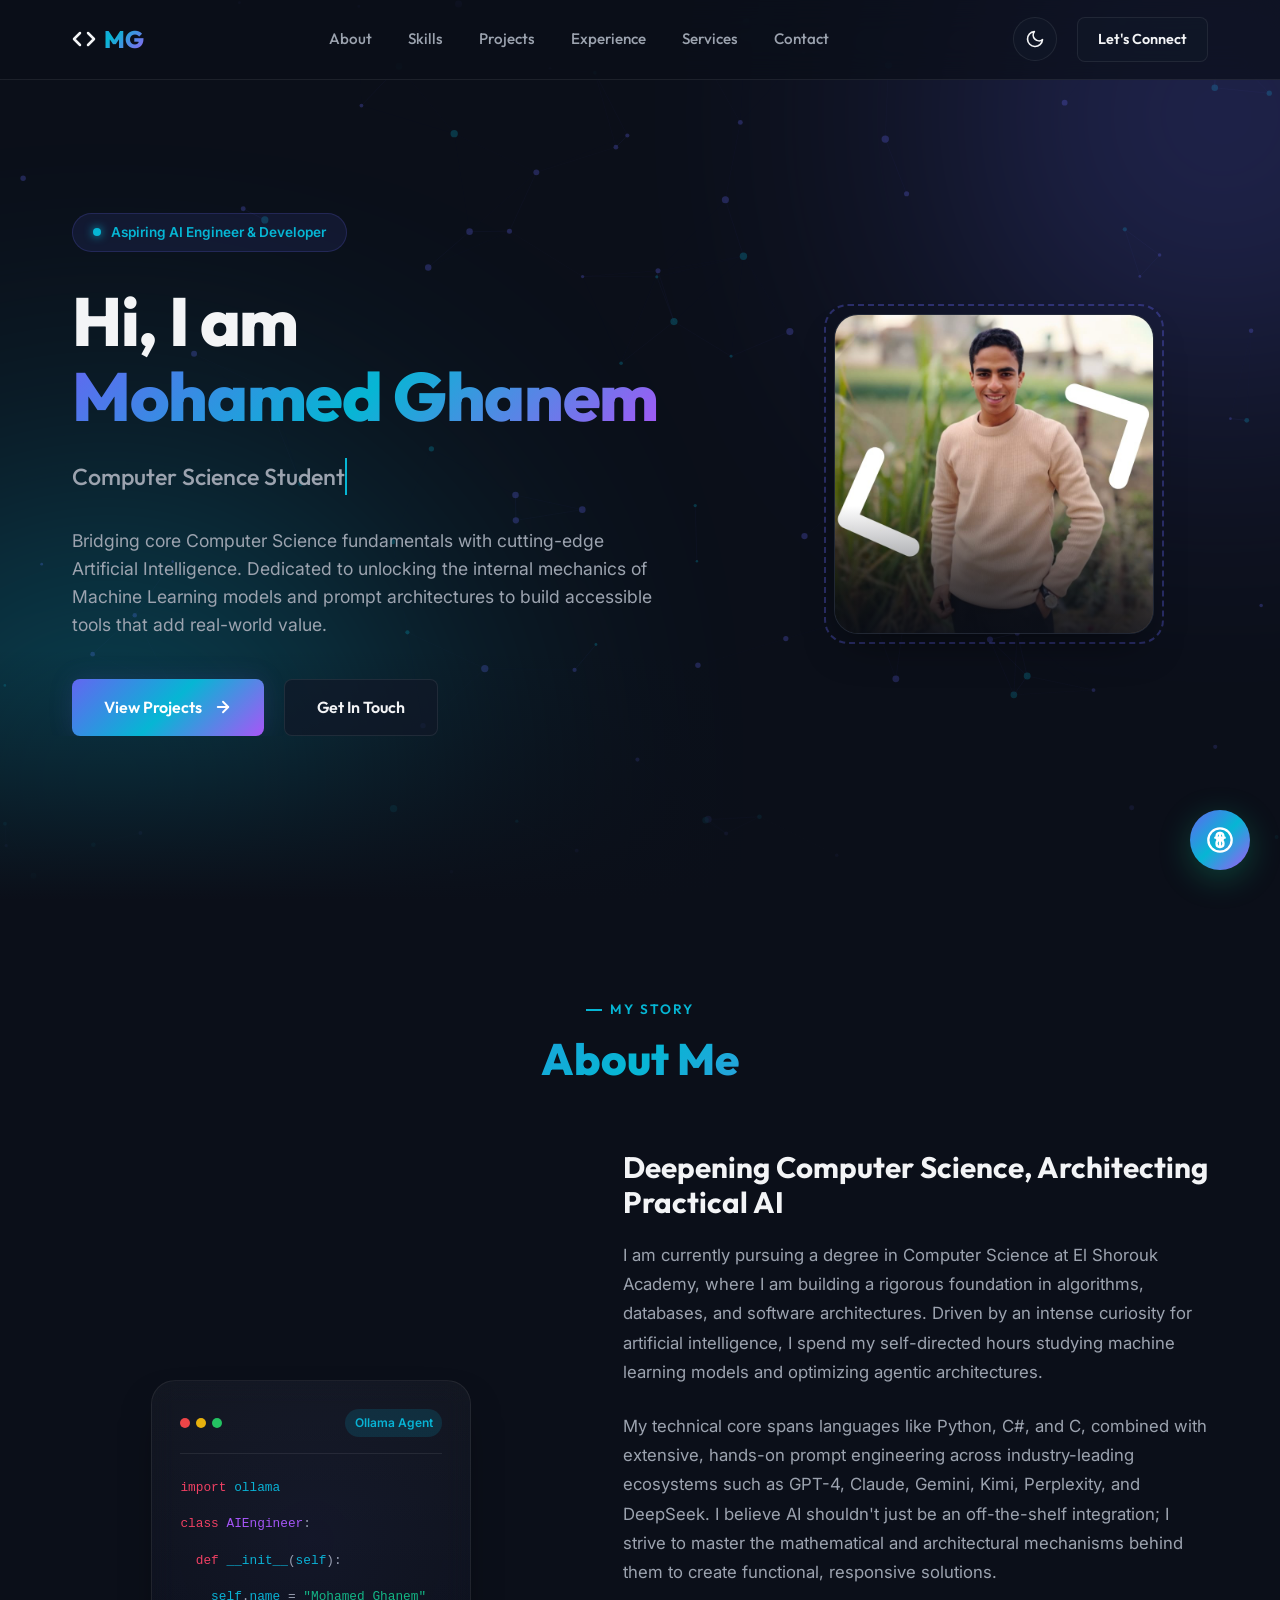
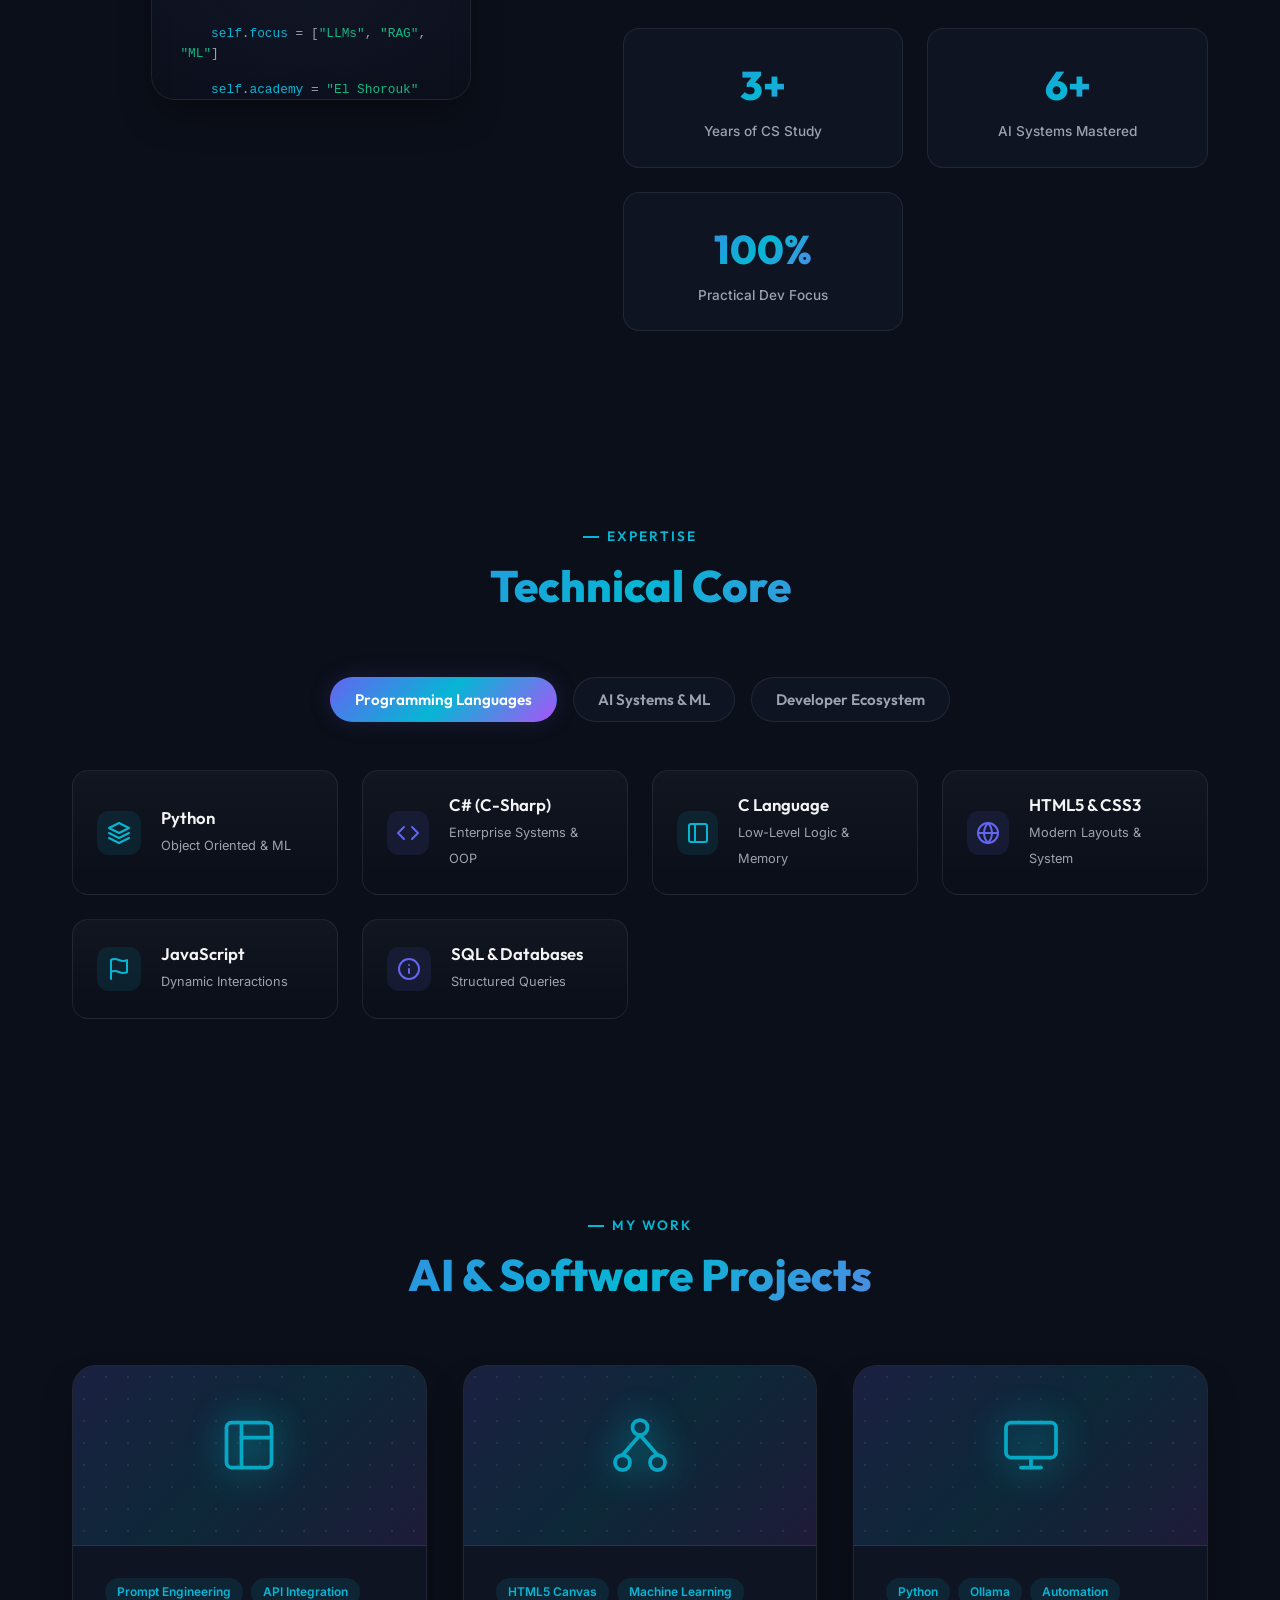
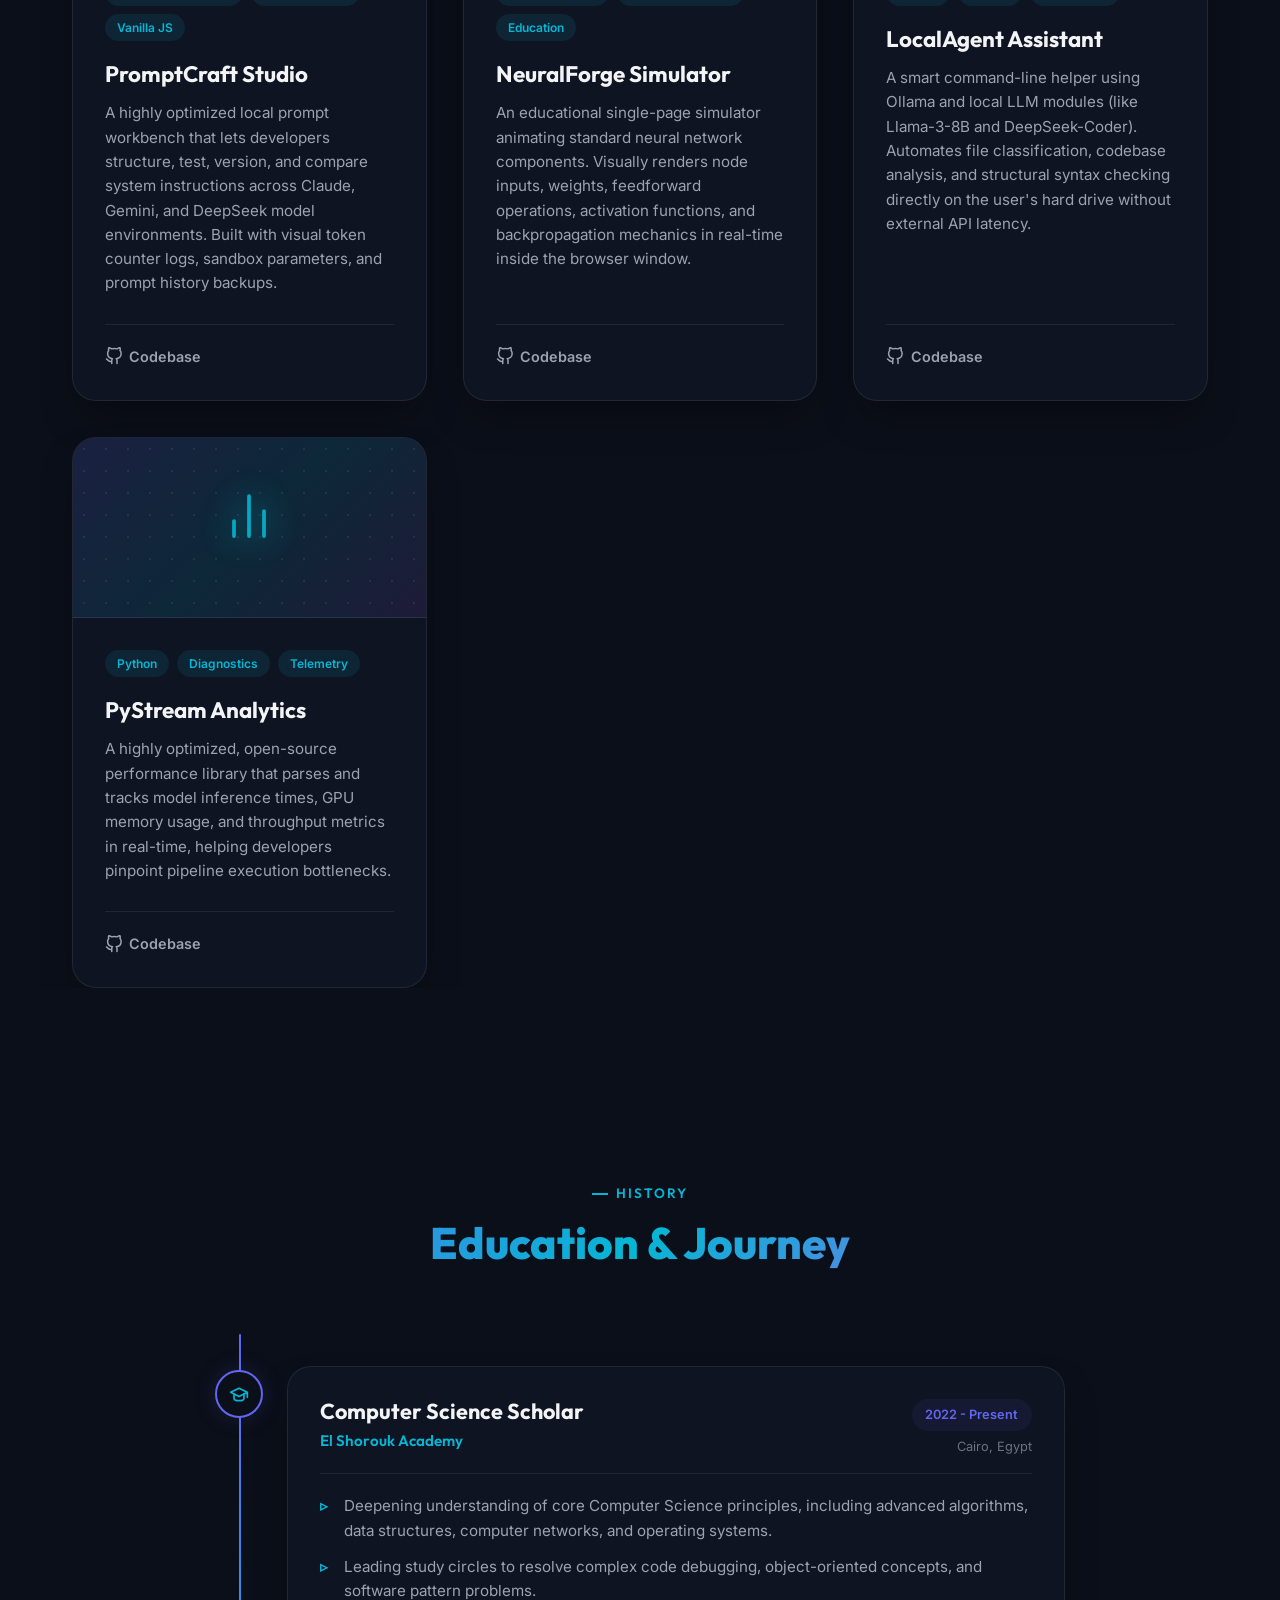
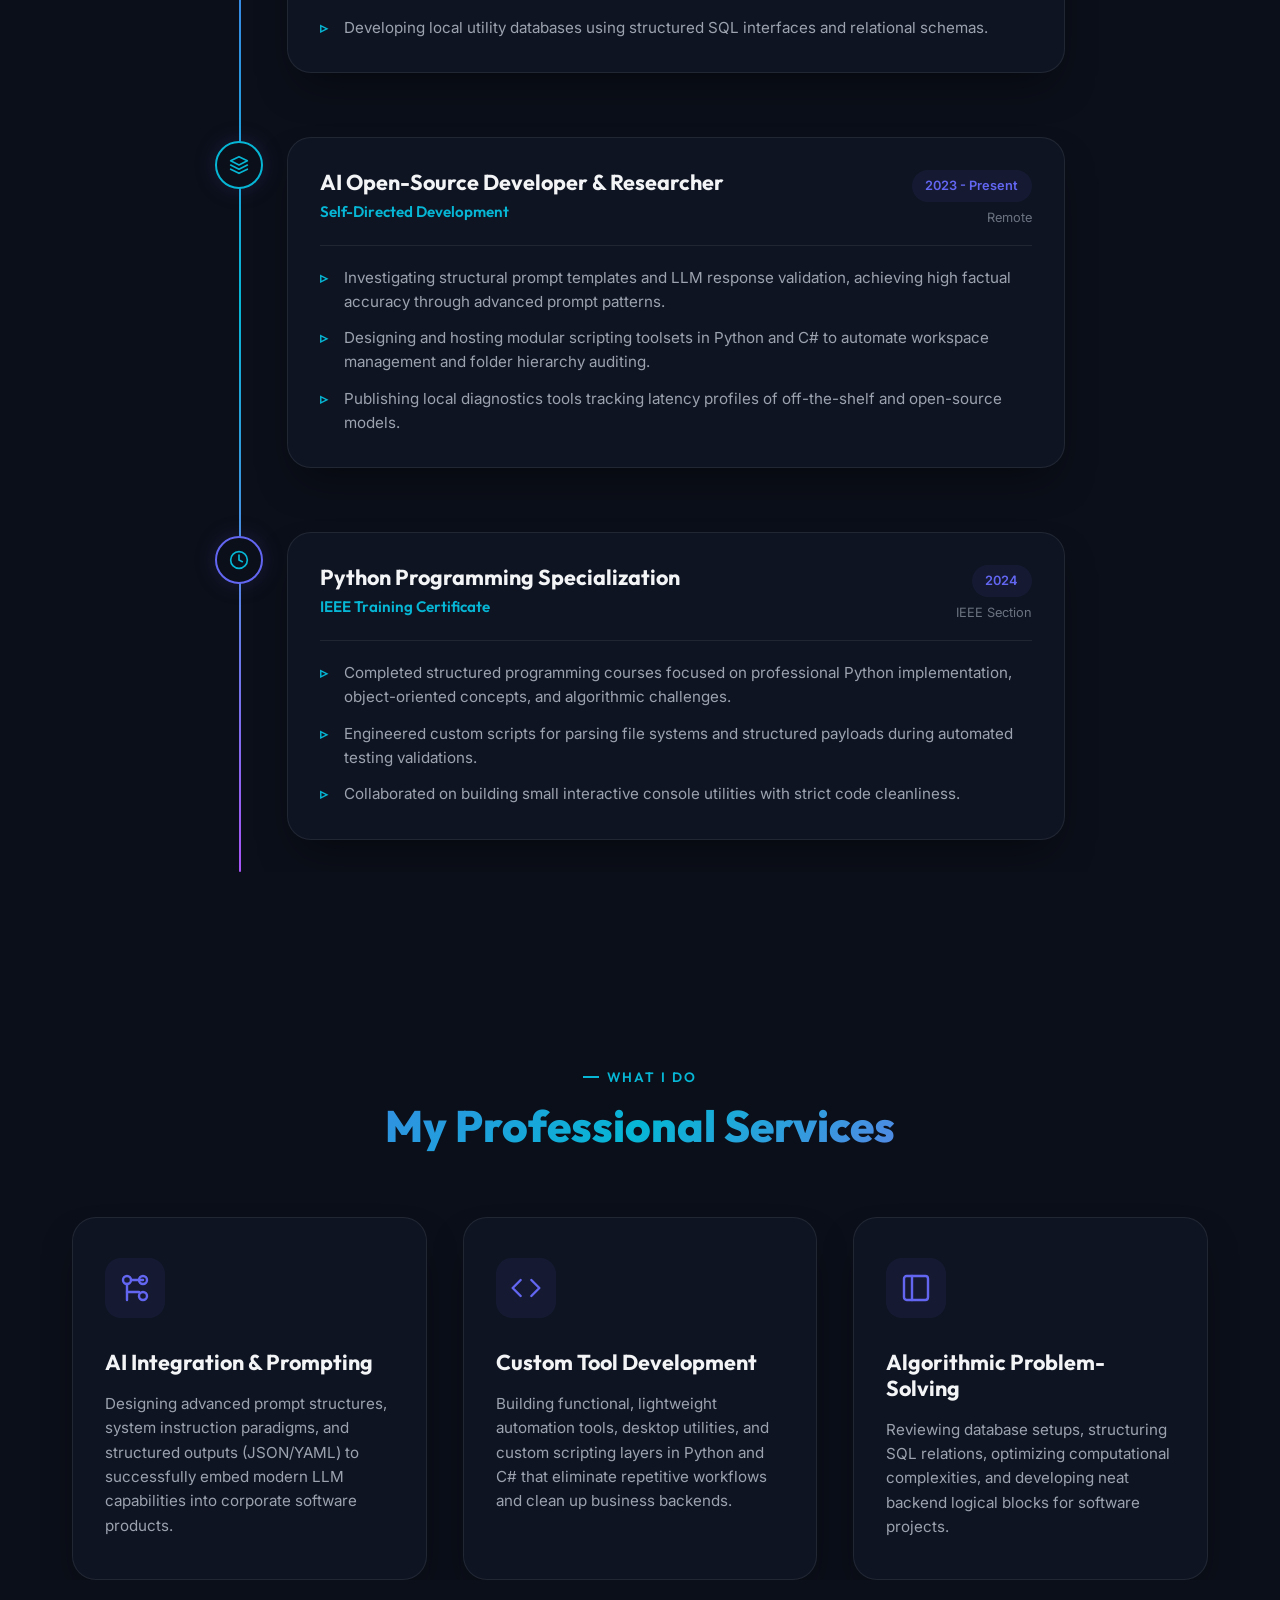
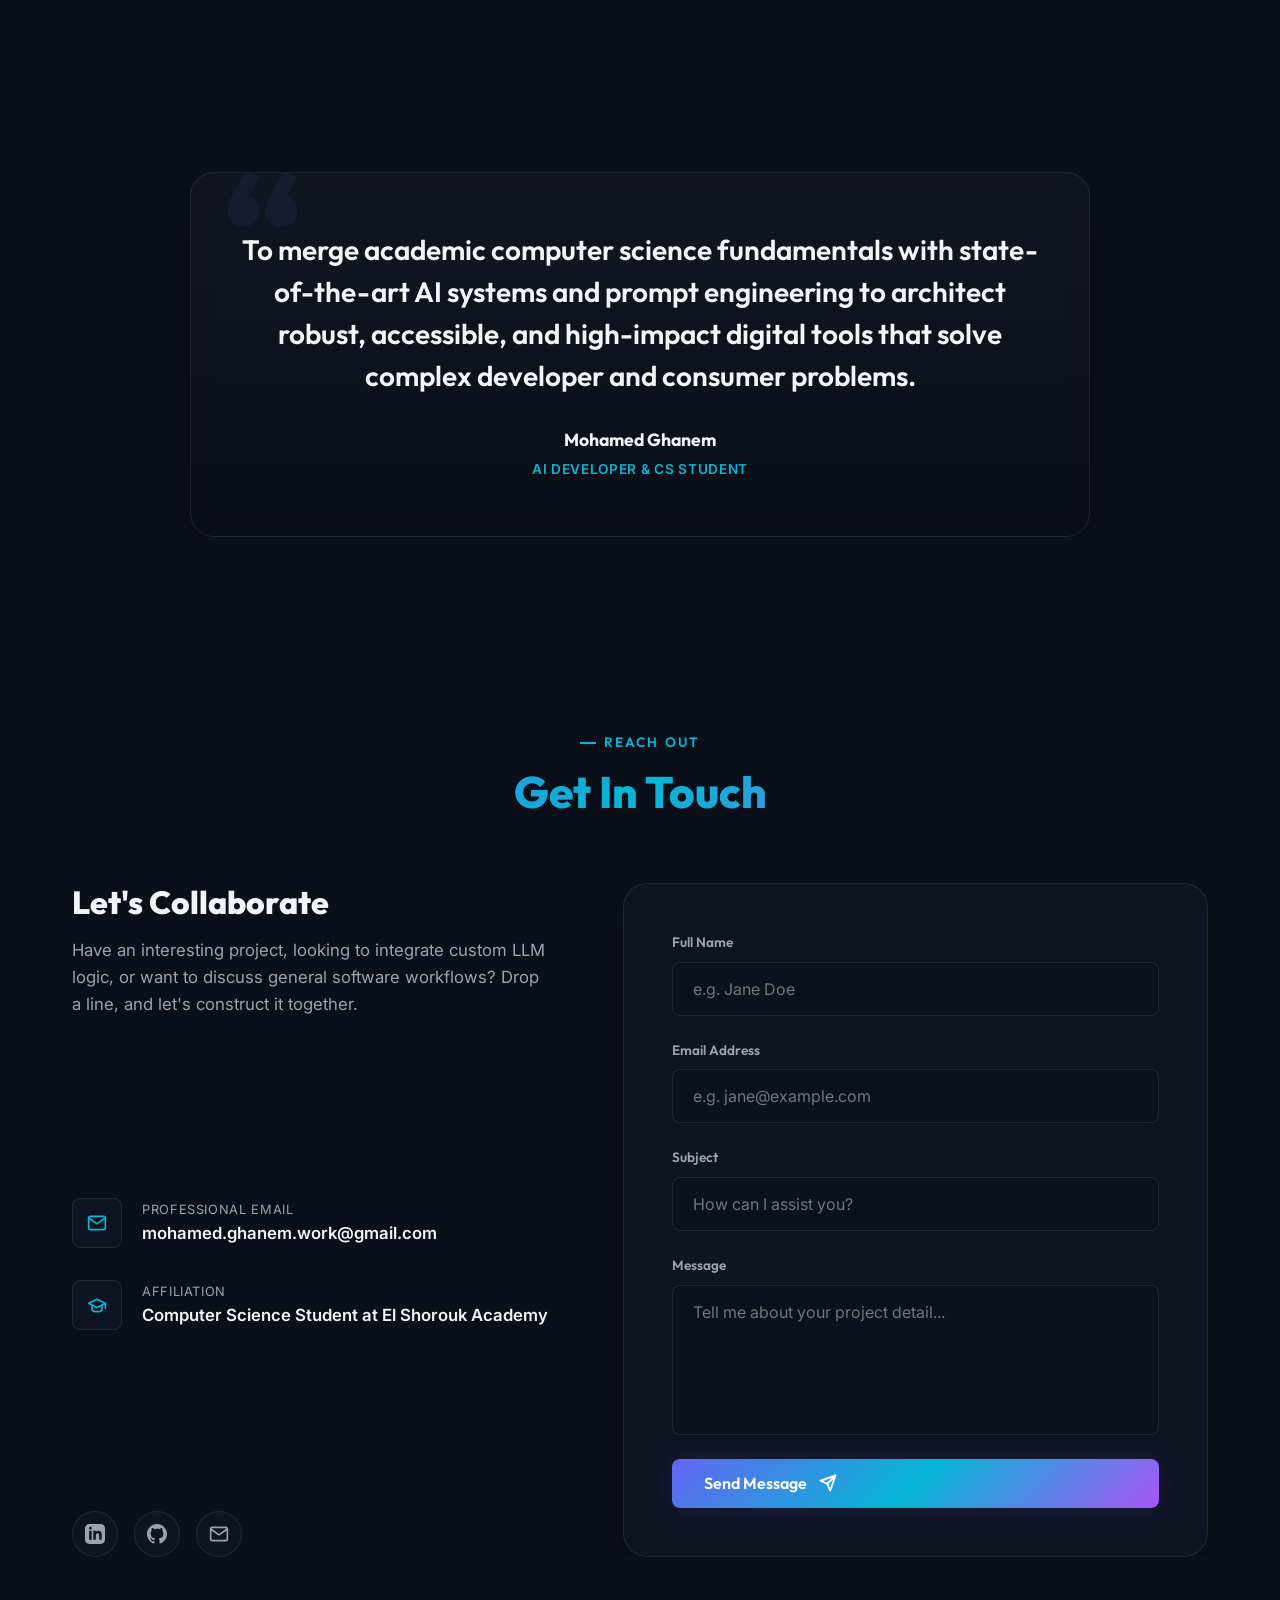
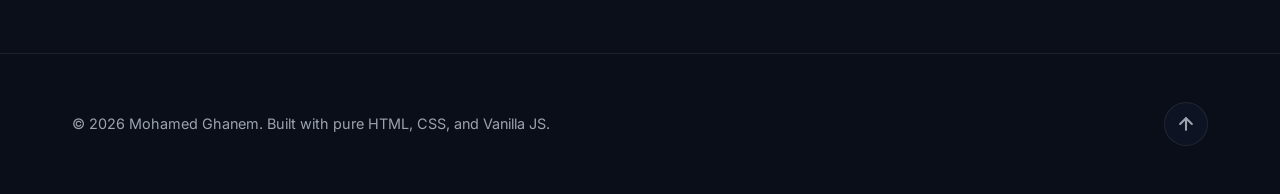
==== index.html @ 2f2dc2ff "Fix everything and make it responsive" ====
<!DOCTYPE html>
<html lang="en">
<head>
    <meta charset="UTF-8">
    <meta name="viewport" content="width=device-width, initial-scale=1.0">
    <title>Mohamed Ghanem | AI Engineer & CS Student Portfolio</title>
    
    <!-- Meta SEO Tags -->
    <meta name="description" content="Professional portfolio of Mohamed Ghanem - Computer Science Student at El Shorouk Academy and aspiring AI Engineer. Showcasing projects in machine learning, advanced prompt engineering, and vanilla web systems.">
    <meta name="keywords" content="Mohamed Ghanem, AI Engineer, Computer Science, El Shorouk Academy, Python, C#, Prompt Engineering, Machine Learning, Developer Portfolio">
    <meta name="author" content="Mohamed Ghanem">

    <!-- CSS Styling -->
    <link rel="stylesheet" href="css/style.css">
</head>
<body>

    <!-- ==========================================
         GLASSMORPHIC HEADER / NAVBAR
         ========================================== -->
    <header class="navbar" id="navbar">
        <div class="container nav-container">
            <a href="#hero" class="logo" id="nav-logo">
                <svg width="24" height="24" viewBox="0 0 24 24" fill="none" stroke="currentColor" stroke-width="2.5" stroke-linecap="round" stroke-linejoin="round">
                    <polyline points="16 18 22 12 16 6"></polyline>
                    <polyline points="8 6 2 12 8 18"></polyline>
                </svg>
                MG
            </a>

            <!-- Navigation Links -->
            <nav class="nav-links" id="nav-menu">
                <a href="#about" class="nav-link-item active" id="lnk-about">About</a>
                <a href="#skills" class="nav-link-item" id="lnk-skills">Skills</a>
                <a href="#projects" class="nav-link-item" id="lnk-projects">Projects</a>
                <a href="#experience" class="nav-link-item" id="lnk-experience">Experience</a>
                <a href="#services" class="nav-link-item" id="lnk-services">Services</a>
                <a href="#contact" class="nav-link-item" id="lnk-contact">Contact</a>
            </nav>

            <div class="nav-actions">
                <!-- Light / Dark Mode Toggle -->
                <button class="theme-toggle" id="theme-toggle" aria-label="Toggle visual theme">
                    <svg class="moon-icon" viewBox="0 0 24 24">
                        <path d="M21 12.79A9 9 0 1 1 11.21 3 7 7 0 0 0 21 12.79z"></path>
                    </svg>
                    <svg class="sun-icon" viewBox="0 0 24 24">
                        <circle cx="12" cy="12" r="5"></circle>
                        <line x1="12" y1="1" x2="12" y2="3"></line>
                        <line x1="12" y1="21" x2="12" y2="23"></line>
                        <line x1="4.22" y1="4.22" x2="5.64" y2="5.64"></line>
                        <line x1="18.36" y1="18.36" x2="19.78" y2="19.78"></line>
                        <line x1="1" y1="12" x2="3" y2="12"></line>
                        <line x1="21" y1="12" x2="23" y2="12"></line>
                        <line x1="4.22" y1="19.78" x2="5.64" y2="18.36"></line>
                        <line x1="18.36" y1="5.64" x2="19.78" y2="4.22"></line>
                    </svg>
                </button>
                <a href="#contact" class="btn-nav-contact" id="btn-nav-contact">Let's Connect</a>
                
                <!-- Mobile Menu Hamburger -->
                <button class="hamburger" id="hamburger" aria-label="Toggle navigation menu">
                    <span></span>
                    <span></span>
                    <span></span>
                </button>
            </div>
        </div>
    </header>

    <!-- ==========================================
         HERO SECTION WITH NEURAL NET CANVAS
         ========================================== -->
    <section class="hero" id="hero">
        <canvas class="hero-canvas" id="neural-canvas"></canvas>
        <div class="glow-shape-1"></div>
        <div class="glow-shape-2"></div>
        
        <div class="container hero-grid">
            <div class="hero-content reveal-on-scroll">
                <div class="hero-badge">
                    <span></span> Aspiring AI Engineer & Developer
                </div>
                <h1 class="hero-title">
                    Hi, I am <br>
                    <span class="name">Mohamed Ghanem</span>
                </h1>
                
                <div class="hero-subtitle-container">
                    <span class="hero-subtitle" id="typed-subtitle">Computer Science Student</span>
                </div>

                <p class="hero-desc">
                    Bridging core Computer Science fundamentals with cutting-edge Artificial Intelligence. Dedicated to unlocking the internal mechanics of Machine Learning models and prompt architectures to build accessible tools that add real-world value.
                </p>
                
                <div class="hero-actions">
                    <a href="#projects" class="btn btn-primary" id="hero-btn-projects">
                        View Projects
                        <svg width="18" height="18" viewBox="0 0 24 24" fill="none" stroke="currentColor" stroke-width="2.5" stroke-linecap="round" stroke-linejoin="round">
                            <line x1="5" y1="12" x2="19" y2="12"></line>
                            <polyline points="12 5 19 12 12 19"></polyline>
                        </svg>
                    </a>
                    <a href="#contact" class="btn btn-secondary" id="hero-btn-contact">Get In Touch</a>
                </div>
            </div>

            <!-- Profile Image Frame in Hero -->
            <div class="hero-visual reveal-on-scroll">
                <div class="about-img-container" style="max-width: 320px; width: 100%;">
                    <div class="about-img-border"></div>
                    <div class="about-img-frame">
                        <img src="img/profile.jpg" alt="Mohamed Ghanem Profile" class="profile-img">
                    </div>
                </div>
            </div>
        </div>
    </section>

    <!-- ==========================================
         ABOUT ME SECTION
         ========================================== -->
    <section class="about" id="about">
        <div class="container">
            <div class="section-header reveal-on-scroll">
                <span class="subtitle">My Story</span>
                <h2 class="title">About Me</h2>
            </div>
            
            <div class="about-grid">
                <!-- Interactive 3D/Glassmorphic Code Dashboard in About -->
                <div class="about-img-container reveal-on-scroll" style="display: flex; justify-content: center; align-items: center;">
                    <div class="hero-dashboard" id="interactive-dashboard">
                        <div class="db-header">
                            <div class="db-dots">
                                <span></span>
                                <span></span>
                                <span></span>
                            </div>
                            <div class="db-badge">Ollama Agent</div>
                        </div>
                        <div class="db-body">
                            <div class="db-line"><span class="keyword">import</span> <span class="variable">ollama</span></div>
                            <div class="db-line"><span class="keyword">class</span> <span class="value">AIEngineer</span>:</div>
                            <div class="db-line">&nbsp;&nbsp;<span class="keyword">def</span> <span class="variable">__init__</span>(<span class="variable">self</span>):</div>
                            <div class="db-line">&nbsp;&nbsp;&nbsp;&nbsp;<span class="variable">self</span>.<span class="variable">name</span> = <span class="string">"Mohamed Ghanem"</span></div>
                            <div class="db-line">&nbsp;&nbsp;&nbsp;&nbsp;<span class="variable">self</span>.<span class="variable">focus</span> = [<span class="string">"LLMs"</span>, <span class="string">"RAG"</span>, <span class="string">"ML"</span>]</div>
                            <div class="db-line">&nbsp;&nbsp;&nbsp;&nbsp;<span class="variable">self</span>.<span class="variable">academy</span> = <span class="string">"El Shorouk"</span></div>
                            <div class="db-line">&nbsp;&nbsp;<span class="keyword">def</span> <span class="variable">engineer</span>(<span class="variable">self</span>):</div>
                            <div class="db-line">&nbsp;&nbsp;&nbsp;&nbsp;<span class="keyword">return</span> <span class="string">"Bridging math and code"</span></div>
                        </div>
                        <div class="db-footer">
                            <div class="db-stat"><span class="num">100%</span> <span>Inference OK</span></div>
                            <div class="db-stat"><span class="num">0.05s</span> <span>Latency</span></div>
                        </div>
                    </div>
                </div>
                
                <div class="about-content reveal-on-scroll">
                    <h3>Deepening Computer Science, Architecting Practical AI</h3>
                    <p>
                        I am currently pursuing a degree in Computer Science at El Shorouk Academy, where I am building a rigorous foundation in algorithms, databases, and software architectures. Driven by an intense curiosity for artificial intelligence, I spend my self-directed hours studying machine learning models and optimizing agentic architectures.
                    </p>
                    <p>
                        My technical core spans languages like Python, C#, and C, combined with extensive, hands-on prompt engineering across industry-leading ecosystems such as GPT-4, Claude, Gemini, Kimi, Perplexity, and DeepSeek. I believe AI shouldn't just be an off-the-shelf integration; I strive to master the mathematical and architectural mechanisms behind them to create functional, responsive solutions.
                    </p>
                    
                    <div class="about-stats">
                        <div class="stat-card" id="stat-academics">
                            <div class="stat-num">3+</div>
                            <div class="stat-label">Years of CS Study</div>
                        </div>
                        <div class="stat-card" id="stat-tools">
                            <div class="stat-num">6+</div>
                            <div class="stat-label">AI Systems Mastered</div>
                        </div>
                        <div class="stat-card" id="stat-quality">
                            <div class="stat-num">100%</div>
                            <div class="stat-label">Practical Dev Focus</div>
                        </div>
                    </div>
                </div>
            </div>
        </div>
    </section>

    <!-- ==========================================
         SKILLS DASHBOARD SECTION
         ========================================== -->
    <section class="skills" id="skills">
        <div class="container">
            <div class="section-header reveal-on-scroll">
                <span class="subtitle">Expertise</span>
                <h2 class="title">Technical Core</h2>
            </div>

            <!-- Tab Headers -->
            <div class="skills-tab-header reveal-on-scroll">
                <button class="skill-tab-btn active" data-tab="tab-languages" id="btn-tab-languages">Programming Languages</button>
                <button class="skill-tab-btn" data-tab="tab-ai" id="btn-tab-ai">AI Systems & ML</button>
                <button class="skill-tab-btn" data-tab="tab-tools" id="btn-tab-tools">Developer Ecosystem</button>
            </div>

            <!-- Tab Content Wrappers -->
            <div class="skills-wrapper reveal-on-scroll">
                
                <!-- Panel 1: Languages -->
                <div class="skills-panel active" id="tab-languages">
                    <div class="skill-card">
                        <div class="skill-icon-wrap">
                            <svg width="24" height="24" viewBox="0 0 24 24" fill="none" stroke="currentColor" stroke-width="2" stroke-linecap="round" stroke-linejoin="round"><path d="M12 2L2 7l10 5 10-5-10-5zM2 17l10 5 10-5M2 12l10 5 10-5"/></svg>
                        </div>
                        <div class="skill-info">
                            <h4>Python</h4>
                            <span>Object Oriented & ML</span>
                        </div>
                    </div>
                    <div class="skill-card">
                        <div class="skill-icon-wrap">
                            <svg width="24" height="24" viewBox="0 0 24 24" fill="none" stroke="currentColor" stroke-width="2" stroke-linecap="round" stroke-linejoin="round"><polyline points="16 18 22 12 16 6"></polyline><polyline points="8 6 2 12 8 18"></polyline></svg>
                        </div>
                        <div class="skill-info">
                            <h4>C# (C-Sharp)</h4>
                            <span>Enterprise Systems & OOP</span>
                        </div>
                    </div>
                    <div class="skill-card">
                        <div class="skill-icon-wrap">
                            <svg width="24" height="24" viewBox="0 0 24 24" fill="none" stroke="currentColor" stroke-width="2" stroke-linecap="round" stroke-linejoin="round"><rect x="3" y="3" width="18" height="18" rx="2" ry="2"></rect><line x1="9" y1="3" x2="9" y2="21"></line></svg>
                        </div>
                        <div class="skill-info">
                            <h4>C Language</h4>
                            <span>Low-Level Logic & Memory</span>
                        </div>
                    </div>
                    <div class="skill-card">
                        <div class="skill-icon-wrap">
                            <svg width="24" height="24" viewBox="0 0 24 24" fill="none" stroke="currentColor" stroke-width="2" stroke-linecap="round" stroke-linejoin="round"><circle cx="12" cy="12" r="10"></circle><line x1="2" y1="12" x2="22" y2="12"></line><path d="M12 2a15.3 15.3 0 0 1 4 10 15.3 15.3 0 0 1-4 10 15.3 15.3 0 0 1-4-10 15.3 15.3 0 0 1 4-10z"/></svg>
                        </div>
                        <div class="skill-info">
                            <h4>HTML5 & CSS3</h4>
                            <span>Modern Layouts & System</span>
                        </div>
                    </div>
                    <div class="skill-card">
                        <div class="skill-icon-wrap">
                            <svg width="24" height="24" viewBox="0 0 24 24" fill="none" stroke="currentColor" stroke-width="2" stroke-linecap="round" stroke-linejoin="round"><path d="M4 15s1-1 4-1 5 2 8 2 4-1 4-1V3s-1 1-4 1-5-2-8-2-4 1-4 1z"></path><line x1="4" y1="22" x2="4" y2="15"></line></svg>
                        </div>
                        <div class="skill-info">
                            <h4>JavaScript</h4>
                            <span>Dynamic Interactions</span>
                        </div>
                    </div>
                    <div class="skill-card">
                        <div class="skill-icon-wrap">
                            <svg width="24" height="24" viewBox="0 0 24 24" fill="none" stroke="currentColor" stroke-width="2" stroke-linecap="round" stroke-linejoin="round"><path d="M12 22c5.523 0 10-4.477 10-10S17.523 2 12 2 2 6.477 2 12s4.477 10 10 10z"></path><path d="M12 16v-4"></path><path d="M12 8h.01"></path></svg>
                        </div>
                        <div class="skill-info">
                            <h4>SQL & Databases</h4>
                            <span>Structured Queries</span>
                        </div>
                    </div>
                </div>

                <!-- Panel 2: AI / ML -->
                <div class="skills-panel" id="tab-ai">
                    <div class="skill-card">
                        <div class="skill-icon-wrap">
                            <svg width="24" height="24" viewBox="0 0 24 24" fill="none" stroke="currentColor" stroke-width="2" stroke-linecap="round" stroke-linejoin="round"><circle cx="18" cy="18" r="3"></circle><circle cx="6" cy="6" r="3"></circle><circle cx="18" cy="6" r="3"></circle><line x1="6" y1="9" x2="6" y2="21"></line><path d="M9 6h9M6 15h9"/></svg>
                        </div>
                        <div class="skill-info">
                            <h4>Prompt Engineering</h4>
                            <span>System prompts & Contexts</span>
                        </div>
                    </div>
                    <div class="skill-card">
                        <div class="skill-icon-wrap">
                            <svg width="24" height="24" viewBox="0 0 24 24" fill="none" stroke="currentColor" stroke-width="2" stroke-linecap="round" stroke-linejoin="round"><path d="M21 16V8a2 2 0 0 0-1-1.73l-7-4a2 2 0 0 0-2 0l-7 4A2 2 0 0 0 3 8v8a2 2 0 0 0 1 1.73l7 4a2 2 0 0 0 2 0l7-4A2 2 0 0 0 21 16z"></path><polyline points="3.27 6.96 12 12.01 20.73 6.96"></polyline><line x1="12" y1="22.08" x2="12" y2="12"></line></svg>
                        </div>
                        <div class="skill-info">
                            <h4>LLM API Orchestration</h4>
                            <span>OpenAI, Claude & DeepSeek</span>
                        </div>
                    </div>
                    <div class="skill-card">
                        <div class="skill-icon-wrap">
                            <svg width="24" height="24" viewBox="0 0 24 24" fill="none" stroke="currentColor" stroke-width="2" stroke-linecap="round" stroke-linejoin="round"><path d="M18 3a3 3 0 0 0-3 3v12a3 3 0 0 0 3 3 3 3 0 0 0 3-3V6a3 3 0 0 0-3-3zM6 3a3 3 0 0 0-3 3v12a3 3 0 0 0 3 3 3 3 0 0 0 3-3V6a3 3 0 0 0-3-3z"/></svg>
                        </div>
                        <div class="skill-info">
                            <h4>RAG & Vector Search</h4>
                            <span>Context retrieval tools</span>
                        </div>
                    </div>
                    <div class="skill-card">
                        <div class="skill-icon-wrap">
                            <svg width="24" height="24" viewBox="0 0 24 24" fill="none" stroke="currentColor" stroke-width="2" stroke-linecap="round" stroke-linejoin="round"><ellipse cx="12" cy="5" rx="9" ry="3"></ellipse><path d="M3 5v14c0 1.66 4 3 9 3s9-1.34 9-3V5"></path><path d="M3 12c0 1.66 4 3 9 3s9-1.34 9-3"></path></svg>
                        </div>
                        <div class="skill-info">
                            <h4>Model Inference Evaluation</h4>
                            <span>Latency & Token diagnostics</span>
                        </div>
                    </div>
                    <div class="skill-card">
                        <div class="skill-icon-wrap">
                            <svg width="24" height="24" viewBox="0 0 24 24" fill="none" stroke="currentColor" stroke-width="2" stroke-linecap="round" stroke-linejoin="round"><path d="M12 2v20M17 5H9.5a3.5 3.5 0 0 0 0 7h5a3.5 3.5 0 0 1 0 7H6"/></svg>
                        </div>
                        <div class="skill-info">
                            <h4>Ollama & Local LLMs</h4>
                            <span>System deployment</span>
                        </div>
                    </div>
                </div>

                <!-- Panel 3: Ecosystem -->
                <div class="skills-panel" id="tab-tools">
                    <div class="skill-card">
                        <div class="skill-icon-wrap">
                            <svg width="24" height="24" viewBox="0 0 24 24" fill="none" stroke="currentColor" stroke-width="2" stroke-linecap="round" stroke-linejoin="round"><path d="M9 19c-5 1.5-5-2.5-7-3m14 6v-3.87a3.37 3.37 0 0 0-.94-2.61c3.14-.35 6.44-1.54 6.44-7A5.44 5.44 0 0 0 20 4.77 5.07 5.07 0 0 0 19.91 1S18.73.65 16 2.48a13.38 13.38 0 0 0-7 0C6.27.65 5.09 1 5.09 1A5.07 5.07 0 0 0 5 4.77a5.44 5.44 0 0 0-1.5 3.78c0 5.42 3.3 6.61 6.44 7A3.37 3.37 0 0 0 9 18.13V22"/></svg>
                        </div>
                        <div class="skill-info">
                            <h4>Git & GitHub</h4>
                            <span>Version control & Collab</span>
                        </div>
                    </div>
                    <div class="skill-card">
                        <div class="skill-icon-wrap">
                            <svg width="24" height="24" viewBox="0 0 24 24" fill="none" stroke="currentColor" stroke-width="2" stroke-linecap="round" stroke-linejoin="round"><rect x="2" y="3" width="20" height="14" rx="2" ry="2"></rect><line x1="8" y1="21" x2="16" y2="21"></line><line x1="12" y1="17" x2="12" y2="21"></line></svg>
                        </div>
                        <div class="skill-info">
                            <h4>VS Code</h4>
                            <span>Advanced IDE workflows</span>
                        </div>
                    </div>
                    <div class="skill-card">
                        <div class="skill-icon-wrap">
                            <svg width="24" height="24" viewBox="0 0 24 24" fill="none" stroke="currentColor" stroke-width="2" stroke-linecap="round" stroke-linejoin="round"><path d="M14 2H6a2 2 0 0 0-2 2v16a2 2 0 0 0 2 2h12a2 2 0 0 0 2-2V8z"></path><polyline points="14 2 14 8 20 8"></polyline><line x1="16" y1="13" x2="8" y2="13"></line><line x1="16" y1="17" x2="8" y2="17"></line><polyline points="10 9 9 9 8 9"></polyline></svg>
                        </div>
                        <div class="skill-info">
                            <h4>Jupyter Notebooks</h4>
                            <span>Data analysis & Prototyping</span>
                        </div>
                    </div>
                    <div class="skill-card">
                        <div class="skill-icon-wrap">
                            <svg width="24" height="24" viewBox="0 0 24 24" fill="none" stroke="currentColor" stroke-width="2" stroke-linecap="round" stroke-linejoin="round"><ellipse cx="12" cy="12" rx="5" ry="5"></ellipse><path d="M12 2v2M12 20v2M4.93 4.93l1.41 1.41M17.66 17.66l1.41 1.41M2 12h2M20 12h2M6.34 17.66l-1.41 1.41M19.07 4.93l-1.41 1.41"/></svg>
                        </div>
                        <div class="skill-info">
                            <h4>Docker</h4>
                            <span>Containerization Basics</span>
                        </div>
                    </div>
                    <div class="skill-card">
                        <div class="skill-icon-wrap">
                            <svg width="24" height="24" viewBox="0 0 24 24" fill="none" stroke="currentColor" stroke-width="2" stroke-linecap="round" stroke-linejoin="round"><path d="M12 22v-9M12 8V2M5 12h14"/></svg>
                        </div>
                        <div class="skill-info">
                            <h4>Scratch Coding</h4>
                            <span>Logical systems foundation</span>
                        </div>
                    </div>
                </div>

            </div>
        </div>
    </section>

    <!-- ==========================================
         PROJECTS SECTION (GRID OF GLASS CARDS)
         ========================================== -->
    <section class="projects" id="projects">
        <div class="container">
            <div class="section-header reveal-on-scroll">
                <span class="subtitle">My Work</span>
                <h2 class="title">AI & Software Projects</h2>
            </div>

            <div class="projects-grid">
                
                <!-- Project 1: PromptCraft Studio -->
                <div class="project-card reveal-on-scroll" id="project-promptcraft">
                    <div class="project-banner">
                        <div class="project-banner-icon">
                            <svg width="60" height="60" viewBox="0 0 24 24" fill="none" stroke="currentColor" stroke-width="1.5" stroke-linecap="round" stroke-linejoin="round">
                                <rect x="3" y="3" width="18" height="18" rx="2" ry="2"></rect>
                                <line x1="9" y1="3" x2="9" y2="21"></line>
                                <line x1="9" y1="9" x2="21" y2="9"></line>
                            </svg>
                        </div>
                    </div>
                    <div class="project-body">
                        <div class="project-tags">
                            <span class="project-tag">Prompt Engineering</span>
                            <span class="project-tag">API Integration</span>
                            <span class="project-tag">Vanilla JS</span>
                        </div>
                        <h3 class="project-title">PromptCraft Studio</h3>
                        <p class="project-desc">
                            A highly optimized local prompt workbench that lets developers structure, test, version, and compare system instructions across Claude, Gemini, and DeepSeek model environments. Built with visual token counter logs, sandbox parameters, and prompt history backups.
                        </p>
                        <div class="project-links">
                            <a href="https://github.com/MohamedGhanem-CS" class="project-link" target="_blank" rel="noopener noreferrer">
                                <svg width="18" height="18" viewBox="0 0 24 24" fill="none" stroke="currentColor" stroke-width="2" stroke-linecap="round" stroke-linejoin="round"><path d="M9 19c-5 1.5-5-2.5-7-3m14 6v-3.87a3.37 3.37 0 0 0-.94-2.61c3.14-.35 6.44-1.54 6.44-7A5.44 5.44 0 0 0 20 4.77 5.07 5.07 0 0 0 19.91 1S18.73.65 16 2.48a13.38 13.38 0 0 0-7 0C6.27.65 5.09 1 5.09 1A5.07 5.07 0 0 0 5 4.77a5.44 5.44 0 0 0-1.5 3.78c0 5.42 3.3 6.61 6.44 7A3.37 3.37 0 0 0 9 18.13V22"/></svg>
                                Codebase
                            </a>
                        </div>
                    </div>
                </div>

                <!-- Project 2: NeuralForge Simulator -->
                <div class="project-card reveal-on-scroll" id="project-neuralforge">
                    <div class="project-banner">
                        <div class="project-banner-icon">
                            <svg width="60" height="60" viewBox="0 0 24 24" fill="none" stroke="currentColor" stroke-width="1.5" stroke-linecap="round" stroke-linejoin="round">
                                <circle cx="12" cy="5" r="3"></circle>
                                <circle cx="5" cy="19" r="3"></circle>
                                <circle cx="19" cy="19" r="3"></circle>
                                <line x1="12" y1="8" x2="5" y2="16"></line>
                                <line x1="12" y1="8" x2="19" y2="16"></line>
                            </svg>
                        </div>
                    </div>
                    <div class="project-body">
                        <div class="project-tags">
                            <span class="project-tag">HTML5 Canvas</span>
                            <span class="project-tag">Machine Learning</span>
                            <span class="project-tag">Education</span>
                        </div>
                        <h3 class="project-title">NeuralForge Simulator</h3>
                        <p class="project-desc">
                            An educational single-page simulator animating standard neural network components. Visually renders node inputs, weights, feedforward operations, activation functions, and backpropagation mechanics in real-time inside the browser window.
                        </p>
                        <div class="project-links">
                            <a href="https://github.com/MohamedGhanem-CS" class="project-link" target="_blank" rel="noopener noreferrer">
                                <svg width="18" height="18" viewBox="0 0 24 24" fill="none" stroke="currentColor" stroke-width="2" stroke-linecap="round" stroke-linejoin="round"><path d="M9 19c-5 1.5-5-2.5-7-3m14 6v-3.87a3.37 3.37 0 0 0-.94-2.61c3.14-.35 6.44-1.54 6.44-7A5.44 5.44 0 0 0 20 4.77 5.07 5.07 0 0 0 19.91 1S18.73.65 16 2.48a13.38 13.38 0 0 0-7 0C6.27.65 5.09 1 5.09 1A5.07 5.07 0 0 0 5 4.77a5.44 5.44 0 0 0-1.5 3.78c0 5.42 3.3 6.61 6.44 7A3.37 3.37 0 0 0 9 18.13V22"/></svg>
                                Codebase
                            </a>
                        </div>
                    </div>
                </div>

                <!-- Project 3: LocalAgent Assistant -->
                <div class="project-card reveal-on-scroll" id="project-localagent">
                    <div class="project-banner">
                        <div class="project-banner-icon">
                            <svg width="60" height="60" viewBox="0 0 24 24" fill="none" stroke="currentColor" stroke-width="1.5" stroke-linecap="round" stroke-linejoin="round">
                                <rect x="2" y="3" width="20" height="14" rx="2" ry="2"></rect>
                                <line x1="8" y1="21" x2="16" y2="21"></line>
                                <line x1="12" y1="17" x2="12" y2="21"></line>
                            </svg>
                        </div>
                    </div>
                    <div class="project-body">
                        <div class="project-tags">
                            <span class="project-tag">Python</span>
                            <span class="project-tag">Ollama</span>
                            <span class="project-tag">Automation</span>
                        </div>
                        <h3 class="project-title">LocalAgent Assistant</h3>
                        <p class="project-desc">
                            A smart command-line helper using Ollama and local LLM modules (like Llama-3-8B and DeepSeek-Coder). Automates file classification, codebase analysis, and structural syntax checking directly on the user's hard drive without external API latency.
                        </p>
                        <div class="project-links">
                            <a href="https://github.com/MohamedGhanem-CS" class="project-link" target="_blank" rel="noopener noreferrer">
                                <svg width="18" height="18" viewBox="0 0 24 24" fill="none" stroke="currentColor" stroke-width="2" stroke-linecap="round" stroke-linejoin="round"><path d="M9 19c-5 1.5-5-2.5-7-3m14 6v-3.87a3.37 3.37 0 0 0-.94-2.61c3.14-.35 6.44-1.54 6.44-7A5.44 5.44 0 0 0 20 4.77 5.07 5.07 0 0 0 19.91 1S18.73.65 16 2.48a13.38 13.38 0 0 0-7 0C6.27.65 5.09 1 5.09 1A5.07 5.07 0 0 0 5 4.77a5.44 5.44 0 0 0-1.5 3.78c0 5.42 3.3 6.61 6.44 7A3.37 3.37 0 0 0 9 18.13V22"/></svg>
                                Codebase
                            </a>
                        </div>
                    </div>
                </div>

                <!-- Project 4: PyStream Analytics -->
                <div class="project-card reveal-on-scroll" id="project-pystream">
                    <div class="project-banner">
                        <div class="project-banner-icon">
                            <svg width="60" height="60" viewBox="0 0 24 24" fill="none" stroke="currentColor" stroke-width="1.5" stroke-linecap="round" stroke-linejoin="round">
                                <line x1="18" y1="20" x2="18" y2="10"></line>
                                <line x1="12" y1="20" x2="12" y2="4"></line>
                                <line x1="6" y1="20" x2="6" y2="14"></line>
                            </svg>
                        </div>
                    </div>
                    <div class="project-body">
                        <div class="project-tags">
                            <span class="project-tag">Python</span>
                            <span class="project-tag">Diagnostics</span>
                            <span class="project-tag">Telemetry</span>
                        </div>
                        <h3 class="project-title">PyStream Analytics</h3>
                        <p class="project-desc">
                            A highly optimized, open-source performance library that parses and tracks model inference times, GPU memory usage, and throughput metrics in real-time, helping developers pinpoint pipeline execution bottlenecks.
                        </p>
                        <div class="project-links">
                            <a href="https://github.com/MohamedGhanem-CS" class="project-link" target="_blank" rel="noopener noreferrer">
                                <svg width="18" height="18" viewBox="0 0 24 24" fill="none" stroke="currentColor" stroke-width="2" stroke-linecap="round" stroke-linejoin="round"><path d="M9 19c-5 1.5-5-2.5-7-3m14 6v-3.87a3.37 3.37 0 0 0-.94-2.61c3.14-.35 6.44-1.54 6.44-7A5.44 5.44 0 0 0 20 4.77 5.07 5.07 0 0 0 19.91 1S18.73.65 16 2.48a13.38 13.38 0 0 0-7 0C6.27.65 5.09 1 5.09 1A5.07 5.07 0 0 0 5 4.77a5.44 5.44 0 0 0-1.5 3.78c0 5.42 3.3 6.61 6.44 7A3.37 3.37 0 0 0 9 18.13V22"/></svg>
                                Codebase
                            </a>
                        </div>
                    </div>
                </div>

            </div>
        </div>
    </section>

    <!-- ==========================================
         PROFESSIONAL EXPERIENCE (VERTICAL TIMELINE)
         ========================================== -->
    <section class="experience" id="experience">
        <div class="container">
            <div class="section-header reveal-on-scroll">
                <span class="subtitle">History</span>
                <h2 class="title">Education & Journey</h2>
            </div>

            <div class="experience-timeline">
                
                <!-- Timeline Item 1 -->
                <div class="timeline-item reveal-on-scroll" id="exp-academy">
                    <div class="timeline-badge">
                        <svg width="20" height="20" viewBox="0 0 24 24" fill="none" stroke="currentColor" stroke-width="2" stroke-linecap="round" stroke-linejoin="round"><path d="M22 10v6M2 10l10-5 10 5-10 5z"/><path d="M6 12v5c0 2 2 3 6 3s6-1 6-3v-5"/></svg>
                    </div>
                    <div class="timeline-card">
                        <div class="timeline-header">
                            <div class="timeline-title">
                                <h3>Computer Science Scholar</h3>
                                <div class="company">El Shorouk Academy</div>
                            </div>
                            <div class="timeline-meta">
                                <span class="timeline-date">2022 - Present</span>
                                <div class="timeline-location">Cairo, Egypt</div>
                            </div>
                        </div>
                        <div class="timeline-body">
                            <ul>
                                <li>Deepening understanding of core Computer Science principles, including advanced algorithms, data structures, computer networks, and operating systems.</li>
                                <li>Leading study circles to resolve complex code debugging, object-oriented concepts, and software pattern problems.</li>
                                <li>Developing local utility databases using structured SQL interfaces and relational schemas.</li>
                            </ul>
                        </div>
                    </div>
                </div>

                <!-- Timeline Item 2 -->
                <div class="timeline-item reveal-on-scroll" id="exp-open-source">
                    <div class="timeline-badge">
                        <svg width="20" height="20" viewBox="0 0 24 24" fill="none" stroke="currentColor" stroke-width="2" stroke-linecap="round" stroke-linejoin="round"><polygon points="12 2 2 7 12 12 22 7 12 2"/><polyline points="2 17 12 22 22 17"/><polyline points="2 12 12 17 22 12"/></svg>
                    </div>
                    <div class="timeline-card">
                        <div class="timeline-header">
                            <div class="timeline-title">
                                <h3>AI Open-Source Developer & Researcher</h3>
                                <div class="company">Self-Directed Development</div>
                            </div>
                            <div class="timeline-meta">
                                <span class="timeline-date">2023 - Present</span>
                                <div class="timeline-location">Remote</div>
                            </div>
                        </div>
                        <div class="timeline-body">
                            <ul>
                                <li>Investigating structural prompt templates and LLM response validation, achieving high factual accuracy through advanced prompt patterns.</li>
                                <li>Designing and hosting modular scripting toolsets in Python and C# to automate workspace management and folder hierarchy auditing.</li>
                                <li>Publishing local diagnostics tools tracking latency profiles of off-the-shelf and open-source models.</li>
                            </ul>
                        </div>
                    </div>
                </div>

                <!-- Timeline Item 3 -->
                <div class="timeline-item reveal-on-scroll" id="exp-training">
                    <div class="timeline-badge">
                        <svg width="20" height="20" viewBox="0 0 24 24" fill="none" stroke="currentColor" stroke-width="2" stroke-linecap="round" stroke-linejoin="round"><path d="M12 22c5.523 0 10-4.477 10-10S17.523 2 12 2 2 6.477 2 12s4.477 10 10 10z"/><polyline points="12 6 12 12 16 14"/></svg>
                    </div>
                    <div class="timeline-card">
                        <div class="timeline-header">
                            <div class="timeline-title">
                                <h3>Python Programming Specialization</h3>
                                <div class="company">IEEE Training Certificate</div>
                            </div>
                            <div class="timeline-meta">
                                <span class="timeline-date">2024</span>
                                <div class="timeline-location">IEEE Section</div>
                            </div>
                        </div>
                        <div class="timeline-body">
                            <ul>
                                <li>Completed structured programming courses focused on professional Python implementation, object-oriented concepts, and algorithmic challenges.</li>
                                <li>Engineered custom scripts for parsing file systems and structured payloads during automated testing validations.</li>
                                <li>Collaborated on building small interactive console utilities with strict code cleanliness.</li>
                            </ul>
                        </div>
                    </div>
                </div>

            </div>
        </div>
    </section>

    <!-- ==========================================
         PROFESSIONAL SERVICES SECTION
         ========================================== -->
    <section class="services" id="services">
        <div class="container">
            <div class="section-header reveal-on-scroll">
                <span class="subtitle">What I Do</span>
                <h2 class="title">My Professional Services</h2>
            </div>

            <div class="services-grid">
                
                <!-- Service 1 -->
                <div class="service-card reveal-on-scroll" id="service-prompting">
                    <div class="service-icon-wrap">
                        <svg width="32" height="32" viewBox="0 0 24 24" fill="none" stroke="currentColor" stroke-width="1.8" stroke-linecap="round" stroke-linejoin="round"><circle cx="18" cy="18" r="3"></circle><circle cx="6" cy="6" r="3"></circle><circle cx="18" cy="6" r="3"></circle><line x1="6" y1="9" x2="6" y2="21"></line><path d="M9 6h9M6 15h9"/></svg>
                    </div>
                    <h3 class="service-title">AI Integration & Prompting</h3>
                    <p class="service-desc">
                        Designing advanced prompt structures, system instruction paradigms, and structured outputs (JSON/YAML) to successfully embed modern LLM capabilities into corporate software products.
                    </p>
                </div>

                <!-- Service 2 -->
                <div class="service-card reveal-on-scroll" id="service-software">
                    <div class="service-icon-wrap">
                        <svg width="32" height="32" viewBox="0 0 24 24" fill="none" stroke="currentColor" stroke-width="1.8" stroke-linecap="round" stroke-linejoin="round"><polyline points="16 18 22 12 16 6"></polyline><polyline points="8 6 2 12 8 18"></polyline></svg>
                    </div>
                    <h3 class="service-title">Custom Tool Development</h3>
                    <p class="service-desc">
                        Building functional, lightweight automation tools, desktop utilities, and custom scripting layers in Python and C# that eliminate repetitive workflows and clean up business backends.
                    </p>
                </div>

                <!-- Service 3 -->
                <div class="service-card reveal-on-scroll" id="service-logic">
                    <div class="service-icon-wrap">
                        <svg width="32" height="32" viewBox="0 0 24 24" fill="none" stroke="currentColor" stroke-width="1.8" stroke-linecap="round" stroke-linejoin="round"><rect x="3" y="3" width="18" height="18" rx="2" ry="2"></rect><line x1="9" y1="3" x2="9" y2="21"></line></svg>
                    </div>
                    <h3 class="service-title">Algorithmic Problem-Solving</h3>
                    <p class="service-desc">
                        Reviewing database setups, structuring SQL relations, optimizing computational complexities, and developing neat backend logical blocks for software projects.
                    </p>
                </div>

            </div>
        </div>
    </section>

    <!-- ==========================================
         CAREER OBJECTIVE PROFILE SECTION
         ========================================== -->
    <section class="objective" id="objective">
        <div class="container">
            <div class="objective-card reveal-on-scroll" id="obj-profile-card">
                <p class="objective-quote">
                    To merge academic computer science fundamentals with state-of-the-art AI systems and prompt engineering to architect robust, accessible, and high-impact digital tools that solve complex developer and consumer problems.
                </p>
                <div class="objective-author">
                    <h4>Mohamed Ghanem</h4>
                    <span>AI Developer & CS Student</span>
                </div>
            </div>
        </div>
    </section>

    <!-- ==========================================
         CONTACT SECTION (WITH INTERACTIVE FORM)
         ========================================== -->
    <section class="contact" id="contact">
        <div class="container">
            <div class="section-header reveal-on-scroll">
                <span class="subtitle">Reach Out</span>
                <h2 class="title">Get In Touch</h2>
            </div>

            <div class="contact-grid">
                
                <!-- Contact Info Panel -->
                <div class="contact-info reveal-on-scroll">
                    <div class="contact-info-title">
                        <h3>Let's Collaborate</h3>
                        <p>Have an interesting project, looking to integrate custom LLM logic, or want to discuss general software workflows? Drop a line, and let's construct it together.</p>
                    </div>

                    <div class="contact-details">
                        <!-- Direct Email -->
                        <div class="contact-item">
                            <div class="contact-icon">
                                <svg width="20" height="20" viewBox="0 0 24 24" fill="none" stroke="currentColor" stroke-width="2" stroke-linecap="round" stroke-linejoin="round"><path d="M4 4h16c1.1 0 2 .9 2 2v12c0 1.1-.9 2-2 2H4c-1.1 0-2-.9-2-2V6c0-1.1.9-2 2-2z"></path><polyline points="22,6 12,13 2,6"></polyline></svg>
                            </div>
                            <div class="contact-text">
                                <span class="label">Professional Email</span>
                                <span class="value"><a href="mailto:mohamed.ghanem.work@gmail.com">mohamed.ghanem.work@gmail.com</a></span>
                            </div>
                        </div>

                        <!-- Academics -->
                        <div class="contact-item">
                            <div class="contact-icon">
                                <svg width="20" height="20" viewBox="0 0 24 24" fill="none" stroke="currentColor" stroke-width="2" stroke-linecap="round" stroke-linejoin="round"><path d="M22 10v6M2 10l10-5 10 5-10 5z"/><path d="M6 12v5c0 2 2 3 6 3s6-1 6-3v-5"/></svg>
                            </div>
                            <div class="contact-text">
                                <span class="label">Affiliation</span>
                                <span class="value">Computer Science Student at El Shorouk Academy</span>
                            </div>
                        </div>
                    </div>

                    <!-- Direct Social Profiles -->
                    <div class="social-links">
                        <a href="https://linkedin.com/in/mohamed-ghanem-cs" class="social-btn linkedin" target="_blank" rel="noopener noreferrer" aria-label="LinkedIn Profile">
                            <svg width="20" height="20" fill="currentColor" viewBox="0 0 24 24"><path d="M19 0h-14c-2.761 0-5 2.239-5 5v14c0 2.761 2.239 5 5 5h14c2.762 0 5-2.239 5-5v-14c0-2.761-2.238-5-5-5zm-11 19h-3v-11h3v11zm-1.5-12.268c-.966 0-1.75-.779-1.75-1.75s.784-1.75 1.75-1.75 1.75.779 1.75 1.75-.784 1.75-1.75 1.75zm13.5 12.268h-3v-5.604c0-3.368-4-3.113-4 0v5.604h-3v-11h3v1.765c1.396-2.586 7-2.777 7 2.476v6.759z"/></svg>
                        </a>
                        <a href="https://github.com/MohamedGhanem-CS" class="social-btn github" target="_blank" rel="noopener noreferrer" aria-label="GitHub Profile">
                            <svg width="20" height="20" fill="currentColor" viewBox="0 0 24 24"><path d="M12 0c-6.626 0-12 5.373-12 12 0 5.302 3.438 9.8 8.207 11.387.599.111.793-.261.793-.577v-2.234c-3.338.726-4.033-1.416-4.033-1.416-.546-1.387-1.333-1.756-1.333-1.756-1.089-.745.083-.729.083-.729 1.205.084 1.839 1.237 1.839 1.237 1.07 1.834 2.807 1.304 3.492.997.107-.775.418-1.305.762-1.604-2.665-.305-5.467-1.334-5.467-5.931 0-1.311.469-2.381 1.236-3.221-.124-.303-.535-1.524.117-3.176 0 0 1.008-.322 3.301 1.23.957-.266 1.983-.399 3.003-.404 1.02.005 2.047.138 3.006.404 2.291-1.552 3.297-1.23 3.297-1.23.653 1.653.242 2.874.118 3.176.77.84 1.235 1.911 1.235 3.221 0 4.609-2.807 5.624-5.479 5.921.43.372.823 1.102.823 2.222v3.293c0 .319.192.694.801.576 4.765-1.589 8.199-6.086 8.199-11.386 0-6.627-5.373-12-12-12z"/></svg>
                        </a>

                        <a href="https://mail.google.com/mail/?view=cm&fs=1&to=mohamed.ghanem.work@gmail.com" class="social-btn email" target="_blank" rel="noopener noreferrer" aria-label="Email Address">
                            <svg width="20" height="20" fill="none" stroke="currentColor" stroke-width="2" stroke-linecap="round" stroke-linejoin="round" viewBox="0 0 24 24"><path d="M4 4h16c1.1 0 2 .9 2 2v12c0 1.1-.9 2-2 2H4c-1.1 0-2-.9-2-2V6c0-1.1.9-2 2-2z"></path><polyline points="22,6 12,13 2,6"></polyline></svg>
                        </a>
                    </div>
                </div>

                <!-- Contact Form Panel -->
                <div class="contact-card reveal-on-scroll">
                    <form class="contact-form" id="contact-form">
                        <!-- Add Web3Forms Access Key here -->
                        <input type="hidden" name="access_key" value="a73ee6aa-ebe1-4362-b81e-e240ea07daf0">
                        
                        <div class="form-group">
                            <label for="frm-name" class="form-label">Full Name</label>
                            <input type="text" id="frm-name" name="name" class="form-input" placeholder="e.g. Jane Doe" required>
                        </div>
                        
                        <div class="form-group">
                            <label for="frm-email" class="form-label">Email Address</label>
                            <input type="email" id="frm-email" name="email" class="form-input" placeholder="e.g. jane@example.com" required>
                        </div>

                        <div class="form-group">
                            <label for="frm-subject" class="form-label">Subject</label>
                            <input type="text" id="frm-subject" name="subject" class="form-input" placeholder="How can I assist you?" required>
                        </div>

                        <div class="form-group">
                            <label for="frm-msg" class="form-label">Message</label>
                            <textarea id="frm-msg" name="message" class="form-textarea" placeholder="Tell me about your project detail..." required></textarea>
                        </div>

                        <button type="submit" class="btn btn-primary" id="btn-submit">
                            Send Message
                            <svg width="18" height="18" viewBox="0 0 24 24" fill="none" stroke="currentColor" stroke-width="2.5" stroke-linecap="round" stroke-linejoin="round">
                                <line x1="22" y1="2" x2="11" y2="13"></line>
                                <polygon points="22 2 15 22 11 13 2 9 22 2"></polygon>
                            </svg>
                        </button>

                        <div class="form-success-popup" id="form-success">
                            Success! Your request has been logged. Let's build something brilliant together soon.
                        </div>
                    </form>
                </div>

            </div>
        </div>
    </section>

    <!-- ==========================================
         FOOTER AND ANCHOR NAV SUBMIT
         ========================================== -->
    <footer class="footer">
        <div class="container footer-container">
            <div class="footer-copyright">
                &copy; <span id="year">2026</span> Mohamed Ghanem. Built with pure HTML, CSS, and Vanilla JS.
            </div>
            
            <a href="#hero" class="footer-backtotop" id="btn-back-to-top" aria-label="Scroll back to hero">
                <svg width="20" height="20" viewBox="0 0 24 24" fill="none" stroke="currentColor" stroke-width="2.5" stroke-linecap="round" stroke-linejoin="round">
                    <line x1="12" y1="19" x2="12" y2="5"></line>
                    <polyline points="5 12 12 5 19 12"></polyline>
                </svg>
            </a>
        </div>
    </footer>

    <!-- ==========================================
         AI AGENT PORTFOLIO ASSISTANT WIDGET
         ========================================== -->
    <div class="ai-chat-widget" id="ai-chat-widget">
        <button class="ai-chat-toggle" id="ai-chat-toggle" aria-label="Open MG AI Assistant">
            <div class="pulse-ring"></div>
            <!-- Dynamic AI Brain SVG Icon -->
            <svg width="28" height="28" viewBox="0 0 24 24" fill="none" stroke="currentColor" stroke-width="2" stroke-linecap="round" stroke-linejoin="round">
                <path d="M12 22c5.523 0 10-4.477 10-10S17.523 2 12 2 2 6.477 2 12s4.477 10 10 10z"></path>
                <path d="M12 6v12"></path>
                <path d="M8 10h8"></path>
                <path d="M12 12c-2 0-3-1-3-3s1-3 3-3 3 1 3 3-1 3-3 3z"></path>
                <path d="M12 12c2 0 3 1 3 3s-1 3-3 3-3-1-3-3 1-3 3-3z"></path>
            </svg>
        </button>

        <div class="ai-chat-container">
            <div class="ai-chat-header">
                <div class="ai-chat-header-info">
                    <div class="ai-chat-avatar" style="font-size: 0.8rem;">MG</div>
                    <div class="ai-chat-header-title">
                        <h4>MG AI Assistant</h4>
                        <span>Online | Powered by Llama 3.3</span>
                    </div>
                </div>
                <button class="ai-chat-close" id="ai-chat-close" aria-label="Close Chat">
                    <svg width="20" height="20" viewBox="0 0 24 24" fill="none" stroke="currentColor" stroke-width="2.5" stroke-linecap="round" stroke-linejoin="round">
                        <line x1="18" y1="6" x2="6" y2="18"></line>
                        <line x1="6" y1="6" x2="18" y2="18"></line>
                    </svg>
                </button>
            </div>
            
            <div class="ai-chat-messages" id="ai-chat-messages">
                <div class="ai-message incoming">
                    Hello! I am MG AI Assistant. Ask me anything about Mohamed's skills, machine learning projects, academy background, or how to collaborate with him!
                </div>
                <div class="ai-chips" id="ai-chips">
                    <button class="ai-chip" data-query="What are Mohamed's projects?">🚀 Projects</button>
                    <button class="ai-chip" data-query="What are Mohamed's skills?">💡 Skills</button>
                    <button class="ai-chip" data-query="How can I contact Mohamed?">📬 Contact</button>
                    <button class="ai-chip" data-query="Tell me about Mohamed Ghanem">👤 About</button>
                </div>
            </div>

            <div class="ai-chat-input-area">
                <input type="text" class="ai-chat-input" id="ai-chat-input" placeholder="Ask about Mohamed..." aria-label="Type your message">
                <button class="ai-chat-send" id="ai-chat-send" aria-label="Send Message">
                    <svg width="18" height="18" viewBox="0 0 24 24" fill="none" stroke="currentColor" stroke-width="2.5" stroke-linecap="round" stroke-linejoin="round">
                        <line x1="22" y1="2" x2="11" y2="13"></line>
                        <polygon points="22 2 15 22 11 13 2 9 22 2"></polygon>
                    </svg>
                </button>
            </div>
        </div>
    </div>

    <!-- JavaScript Interactivity -->
    <script src="js/cms-loader.js"></script>
    <script src="js/script.js"></script>

    <!-- Netlify Identity Widget -->
    <script src="https://identity.netlify.com/v1/netlify-identity-widget.js"></script>
    <script>
        if (window.netlifyIdentity) {
            window.netlifyIdentity.on("init", user => {
                if (!user) {
                    window.netlifyIdentity.on("login", () => {
                        document.location.href = "/admin/";
                    });
                }
            });
        }
    </script>
</body>
</html>
---- css/style.css ----
/* ==========================================================================
   DEVELOPER PORTFOLIO - CSS DESIGN SYSTEM
   Author: Mohamed Ghanem (AI Engineer & CS Student)
   Description: Premium, visually perfect, responsive design system.
   ========================================================================== */

/* --- Google Fonts Import --- */
@import url('https://fonts.googleapis.com/css2?family=Inter:wght@300;400;500;600;700&family=Outfit:wght@400;500;600;700;800&display=swap');

/* --- Custom Properties (CSS Variables) --- */
:root {
    /* Font Families */
    --font-heading: 'Outfit', -apple-system, BlinkMacSystemFont, "Segoe UI", Roboto, sans-serif;
    --font-body: 'Inter', -apple-system, BlinkMacSystemFont, "Segoe UI", Roboto, sans-serif;

    /* Theme - Dark Mode (Default) */
    --bg-base: #0b0f19;
    --bg-surface: rgba(17, 24, 39, 0.7);
    --bg-surface-hover: rgba(26, 36, 57, 0.8);
    --border-color: rgba(255, 255, 255, 0.08);
    --border-hover: rgba(99, 102, 241, 0.4);
    
    --text-primary: #f3f4f6;
    --text-secondary: #9ca3af;
    --text-muted: #6b7280;

    /* Accent & Brand Colors (Harmonious Modern Palette) */
    --primary: #6366f1; /* Indigo */
    --primary-rgb: 99, 102, 241;
    --secondary: #06b6d4; /* Cyber Cyan */
    --secondary-rgb: 6, 182, 212;
    --accent: #a855f7; /* Purple */
    --accent-rgb: 168, 85, 247;
    
    --gradient-hero: linear-gradient(135deg, var(--primary) 0%, var(--secondary) 50%, var(--accent) 100%);
    --gradient-card: linear-gradient(180deg, rgba(255, 255, 255, 0.03) 0%, rgba(255, 255, 255, 0) 100%);
    --shadow-premium: 0 20px 40px -15px rgba(0, 0, 0, 0.5);
    --shadow-glow: 0 0 25px rgba(99, 102, 241, 0.15);
    --shadow-glow-secondary: 0 0 25px rgba(6, 182, 212, 0.15);

    /* Layout & Utilities */
    --container-width: 1200px;
    --nav-height: 80px;
    --border-radius-sm: 8px;
    --border-radius-md: 16px;
    --border-radius-lg: 24px;
    --transition-smooth: all 0.4s cubic-bezier(0.16, 1, 0.3, 1);
    --transition-bounce: all 0.5s cubic-bezier(0.34, 1.56, 0.64, 1);
}

/* --- Theme - Light Mode Overrides (Pure White & Vibrant Green) --- */
:root.light-mode {
    --bg-base: #ffffff;
    --bg-surface: rgba(255, 255, 255, 0.85);
    --bg-surface-hover: rgba(255, 255, 255, 0.98);
    --border-color: rgba(16, 185, 129, 0.15);
    --border-hover: rgba(16, 185, 129, 0.4);
    
    --text-primary: #0f172a;    /* Clear, dark slate for perfect readability */
    --text-secondary: #334155;  /* Soft slate */
    --text-muted: #64748b;      /* Elegant gray */

    --primary: #10b981;         /* Vibrant Emerald Green */
    --primary-rgb: 16, 185, 129;
    --secondary: #059669;       /* Medium Emerald */
    --secondary-rgb: 5, 150, 105;
    --accent: #34d399;          /* Light Mint */
    --accent-rgb: 52, 211, 153;

    --gradient-hero: linear-gradient(135deg, #10b981 0%, #059669 100%);
    --gradient-card: linear-gradient(180deg, rgba(255, 255, 255, 0.95) 0%, rgba(255, 255, 255, 1) 100%);
    --shadow-premium: 0 10px 30px rgba(0, 0, 0, 0.04);
    --shadow-glow: 0 0 25px rgba(16, 185, 129, 0.15);
    --shadow-glow-secondary: 0 0 25px rgba(5, 150, 105, 0.12);
}

/* --- Global Reset & Base Styles --- */
*, *::before, *::after {
    margin: 0;
    padding: 0;
    box-sizing: border-box;
}

html {
    scroll-behavior: smooth;
    scroll-padding-top: var(--nav-height);
    overflow-x: hidden;
    width: 100%;
}

body {
    background-color: var(--bg-base);
    color: var(--text-primary);
    font-family: var(--font-body);
    font-size: 16px;
    line-height: 1.6;
    overflow-x: hidden;
    width: 100%;
    transition: background-color 0.5s ease, color 0.5s ease;
}

a {
    color: inherit;
    text-decoration: none;
    transition: var(--transition-smooth);
}

img {
    max-width: 100%;
    height: auto;
    display: block;
}

button, input, textarea {
    font-family: inherit;
    background: none;
    border: none;
    outline: none;
}

li {
    list-style: none;
}

/* --- Typography Utilities --- */
h1, h2, h3, h4, h5, h6 {
    font-family: var(--font-heading);
    font-weight: 700;
    line-height: 1.2;
    color: var(--text-primary);
}

/* --- Layout Components --- */
.container {
    width: 100%;
    max-width: var(--container-width);
    margin: 0 auto;
    padding: 0 2rem;
    overflow-x: hidden;
}

@media (max-width: 575px) {
    .container {
        padding: 0 1.25rem;
    }
}

section {
    padding: 6rem 0;
    position: relative;
}

/* --- Styled Section Headers --- */
.section-header {
    text-align: center;
    margin-bottom: 4rem;
}

.section-header .subtitle {
    font-family: var(--font-heading);
    text-transform: uppercase;
    font-size: 0.85rem;
    font-weight: 600;
    letter-spacing: 0.15em;
    color: var(--secondary);
    display: inline-block;
    margin-bottom: 0.75rem;
    position: relative;
    padding-left: 1.5rem;
}

.section-header .subtitle::before {
    content: '';
    position: absolute;
    left: 0;
    top: 50%;
    transform: translateY(-50%);
    width: 1rem;
    height: 2px;
    background-color: var(--secondary);
}

.section-header .title {
    font-size: clamp(2rem, 4vw, 2.75rem);
    font-weight: 800;
    background: var(--gradient-hero);
    -webkit-background-clip: text;
    -webkit-text-fill-color: transparent;
}

/* --- Header & Glassmorphic Navigation --- */
.navbar {
    position: fixed;
    top: 0;
    left: 0;
    width: 100%;
    height: var(--nav-height);
    z-index: 1000;
    border-bottom: 1px solid var(--border-color);
    background-color: rgba(11, 15, 25, 0.7);
    backdrop-filter: blur(16px);
    -webkit-backdrop-filter: blur(16px);
    transition: var(--transition-smooth);
}

:root.light-mode .navbar {
    background-color: rgba(255, 255, 255, 0.85);
    border-bottom: 1px solid rgba(16, 185, 129, 0.1);
}

.navbar.scrolled {
    height: 70px;
    box-shadow: var(--shadow-premium);
}

.nav-container {
    display: flex;
    justify-content: space-between;
    align-items: center;
    height: 100%;
}

.logo {
    font-family: var(--font-heading);
    font-weight: 800;
    font-size: 1.5rem;
    background: var(--gradient-hero);
    -webkit-background-clip: text;
    -webkit-text-fill-color: transparent;
    display: flex;
    align-items: center;
    gap: 0.5rem;
}

.logo span {
    font-weight: 400;
    color: var(--text-secondary);
    -webkit-text-fill-color: var(--text-secondary);
}

.nav-links {
    display: flex;
    align-items: center;
    gap: 2.25rem;
}

.nav-links a {
    font-family: var(--font-heading);
    font-weight: 500;
    font-size: 0.95rem;
    color: var(--text-secondary);
    position: relative;
    padding: 0.5rem 0;
}

.nav-links a::after {
    content: '';
    position: absolute;
    bottom: 0;
    left: 0;
    width: 0;
    height: 2px;
    background: var(--gradient-hero);
    transition: var(--transition-smooth);
}

.nav-links a:hover,
.nav-links a.active {
    color: var(--text-primary);
}

.nav-links a:hover::after,
.nav-links a.active::after {
    width: 100%;
}

/* --- Theme Toggle & Action Buttons --- */
.nav-actions {
    display: flex;
    align-items: center;
    gap: 1.25rem;
}

.theme-toggle {
    width: 44px;
    height: 44px;
    border-radius: 50%;
    background-color: var(--bg-surface);
    border: 1px solid var(--border-color);
    color: var(--text-primary);
    cursor: pointer;
    display: flex;
    align-items: center;
    justify-content: center;
    transition: var(--transition-smooth);
}

.theme-toggle:hover {
    transform: rotate(15deg) scale(1.08);
    border-color: var(--border-hover);
    box-shadow: var(--shadow-glow);
}

.theme-toggle svg {
    width: 20px;
    height: 20px;
    fill: none;
    stroke: currentColor;
    stroke-width: 2;
    stroke-linecap: round;
    stroke-linejoin: round;
}

.theme-toggle .sun-icon {
    display: none;
}

:root.light-mode .theme-toggle .sun-icon {
    display: block;
}

:root.light-mode .theme-toggle .moon-icon {
    display: none;
}

/* Custom Nav CTA Button */
.btn-nav-contact {
    font-family: var(--font-heading);
    font-weight: 600;
    font-size: 0.9rem;
    padding: 0.65rem 1.25rem;
    border-radius: var(--border-radius-sm);
    background: var(--bg-surface);
    border: 1px solid var(--border-color);
    color: var(--text-primary);
    display: none; /* Shown on larger desktop viewports */
}

@media (min-width: 768px) {
    .btn-nav-contact {
        display: inline-block;
    }
}

.btn-nav-contact:hover {
    border-color: var(--primary);
    color: var(--primary);
    box-shadow: var(--shadow-glow);
    transform: translateY(-2px);
}

/* --- Mobile Navigation --- */
.hamburger {
    display: none;
    flex-direction: column;
    justify-content: space-between;
    width: 24px;
    height: 18px;
    cursor: pointer;
    z-index: 1100;
}

.hamburger span {
    display: block;
    height: 2px;
    width: 100%;
    background-color: var(--text-primary);
    border-radius: 2px;
    transition: var(--transition-smooth);
}

@media (max-width: 991px) {
    .hamburger {
        display: flex;
    }
    
    .nav-links {
        position: fixed;
        top: 0;
        right: -100%;
        width: min(300px, 85vw);
        height: 100vh;
        background-color: rgba(11, 15, 25, 0.95);
        backdrop-filter: blur(20px);
        -webkit-backdrop-filter: blur(20px);
        border-left: 1px solid var(--border-color);
        flex-direction: column;
        justify-content: center;
        gap: 2.5rem;
        z-index: 1050;
        transition: var(--transition-smooth);
        padding: 3rem;
    }

    :root.light-mode .nav-links {
        background-color: rgba(255, 255, 255, 0.98);
    }
    
    .nav-links.active {
        right: 0;
    }

    /* Hamburger Active Animation */
    .hamburger.active span:nth-child(1) {
        transform: translateY(8px) rotate(45deg);
    }
    .hamburger.active span:nth-child(2) {
        opacity: 0;
        transform: translateX(-10px);
    }
    .hamburger.active span:nth-child(3) {
        transform: translateY(-8px) rotate(-45deg);
    }
}

/* --- Premium Hero Section --- */
.hero {
    min-height: 100vh;
    display: flex;
    align-items: center;
    position: relative;
    padding-top: calc(var(--nav-height) + 2rem);
    padding-bottom: 4rem;
    overflow: hidden;
}

/* Neural Network Background Canvas overlay */
.hero-canvas {
    position: absolute;
    top: 0;
    left: 0;
    width: 100%;
    height: 100%;
    z-index: 1;
    pointer-events: auto;
    opacity: 0.6;
}

:root.light-mode .hero-canvas {
    opacity: 0.15;
}

/* Beautiful fading transition at the bottom of the hero section to prevent cut-offs */
.hero::after {
    content: '';
    position: absolute;
    bottom: 0;
    left: 0;
    width: 100%;
    height: 250px;
    background: linear-gradient(to bottom, transparent, var(--bg-base));
    z-index: 2;
    pointer-events: none;
}

.hero-grid {
    display: grid;
    grid-template-columns: 1.2fr 0.8fr;
    gap: 4rem;
    align-items: center;
    position: relative;
    z-index: 3; /* Increased z-index to stay above the fading gradient overlay */
}

.hero-content {
    max-width: 680px;
}

.hero-badge {
    display: inline-flex;
    align-items: center;
    gap: 0.6rem;
    background-color: rgba(99, 102, 241, 0.1);
    border: 1px solid rgba(99, 102, 241, 0.2);
    color: var(--secondary);
    padding: 0.5rem 1.25rem;
    border-radius: 100px;
    font-size: 0.85rem;
    font-weight: 600;
    margin-bottom: 2rem;
    animation: floating 4s ease-in-out infinite alternate;
}

.hero-badge span {
    display: inline-block;
    width: 8px;
    height: 8px;
    border-radius: 50%;
    background-color: var(--secondary);
    box-shadow: 0 0 10px var(--secondary);
}

.hero-title {
    font-size: clamp(2.5rem, 6vw, 4.25rem);
    font-weight: 800;
    line-height: 1.1;
    margin-bottom: 1.5rem;
    letter-spacing: -0.02em;
}

.hero-title span.name {
    background: var(--gradient-hero);
    -webkit-background-clip: text;
    -webkit-text-fill-color: transparent;
}

.hero-subtitle-container {
    min-height: 40px;
    margin-bottom: 1.5rem;
}

.hero-subtitle {
    font-family: var(--font-heading);
    font-size: clamp(0.95rem, 4.5vw, 1.45rem);
    font-weight: 500;
    color: var(--text-secondary);
    border-right: 2px solid var(--secondary);
    white-space: nowrap;
    overflow: hidden;
    display: inline-block;
    /* Width is controlled by JS typewriter — no CSS typing animation needed */
    animation: blink-caret 0.75s step-end infinite;
}

.hero-desc {
    font-size: 1.1rem;
    color: var(--text-secondary);
    margin-bottom: 2.5rem;
    max-width: 600px;
}

.hero-actions {
    display: flex;
    flex-wrap: wrap;
    gap: 1.25rem;
}

/* Button UI Components */
.btn {
    font-family: var(--font-heading);
    font-weight: 600;
    font-size: 1rem;
    padding: 0.9rem 2rem;
    border-radius: var(--border-radius-sm);
    cursor: pointer;
    display: inline-flex;
    align-items: center;
    gap: 0.75rem;
    transition: var(--transition-bounce);
    position: relative;
    overflow: hidden;
}

.btn-primary {
    background: var(--gradient-hero);
    color: #ffffff;
    box-shadow: var(--shadow-glow);
}

.btn-primary:hover {
    transform: translateY(-4px);
    box-shadow: 0 15px 30px -5px rgba(99, 102, 241, 0.4), var(--shadow-glow);
}

.btn-secondary {
    background: var(--bg-surface);
    border: 1px solid var(--border-color);
    color: var(--text-primary);
}

.btn-secondary:hover {
    border-color: var(--primary);
    box-shadow: var(--shadow-glow);
    transform: translateY(-4px);
}

/* Interactive Floating Dashboard Card in Hero */
.hero-visual {
    display: flex;
    justify-content: center;
    position: relative;
}

.hero-dashboard {
    width: 100%;
    max-width: 320px;
    height: 320px;
    border-radius: var(--border-radius-lg);
    background: var(--gradient-card);
    backdrop-filter: blur(12px);
    border: 1px solid var(--border-color);
    padding: 1.75rem;
    position: relative;
    box-shadow: var(--shadow-premium);
    overflow: hidden;
    display: flex;
    flex-direction: column;
    justify-content: space-between;
}

.hero-dashboard::before {
    content: '';
    position: absolute;
    top: -50%;
    left: -50%;
    width: 200%;
    height: 200%;
    background: radial-gradient(circle, rgba(99,102,241,0.06) 0%, transparent 60%);
    pointer-events: none;
}

.db-header {
    display: flex;
    justify-content: space-between;
    align-items: center;
    border-bottom: 1px solid var(--border-color);
    padding-bottom: 1rem;
}

.db-dots {
    display: flex;
    gap: 6px;
}

.db-dots span {
    width: 10px;
    height: 10px;
    border-radius: 50%;
}

.db-dots span:nth-child(1) { background-color: #ef4444; }
.db-dots span:nth-child(2) { background-color: #eab308; }
.db-dots span:nth-child(3) { background-color: #22c55e; }

.db-badge {
    font-size: 0.75rem;
    background-color: rgba(6, 182, 212, 0.15);
    color: var(--secondary);
    padding: 0.25rem 0.6rem;
    border-radius: 100px;
    font-weight: 600;
}

.db-body {
    flex-grow: 1;
    display: flex;
    flex-direction: column;
    justify-content: center;
    gap: 1rem;
    margin: 1.5rem 0;
}

.db-line {
    font-family: 'Courier New', Courier, monospace;
    font-size: 0.8rem;
    color: var(--text-secondary);
}

.db-line span.keyword { color: #f43f5e; }
.db-line span.string { color: #10b981; }
.db-line span.variable { color: #06b6d4; }
.db-line span.value { color: #a855f7; }

.db-footer {
    display: flex;
    justify-content: space-between;
    align-items: center;
    font-size: 0.8rem;
    color: var(--text-muted);
}

.db-stat {
    display: flex;
    align-items: center;
    gap: 0.4rem;
}

.db-stat span.num {
    font-weight: 700;
    color: var(--text-primary);
}

/* Floating decorative shapes */
.glow-shape-1, .glow-shape-2 {
    position: absolute;
    border-radius: 50%;
    filter: blur(150px); /* Increased blur from 80px to 150px for ultra-smooth dispersion */
    z-index: 1;
    pointer-events: none;
    opacity: 0.35; /* Adjusted slightly for perfect balance of vibrance and elegance */
    transition: opacity 0.5s ease;
}

.glow-shape-1 {
    width: 500px; /* Increased from 250px */
    height: 500px; /* Increased from 250px */
    background: var(--primary);
    top: -15%;
    right: -15%;
}

.glow-shape-2 {
    width: 600px; /* Increased from 250px to create massive soft glow behind text */
    height: 600px; /* Increased from 250px to create massive soft glow behind text */
    background: var(--secondary);
    bottom: -20%;
    left: -15%;
}

@media (max-width: 991px) {
    .hero-grid {
        grid-template-columns: 1fr;
        gap: 3rem;
        text-align: center;
    }
    
    .hero-content {
        margin: 0 auto;
    }
    
    .hero-badge, .hero-actions {
        justify-content: center;
    }
    
    .hero-visual {
        margin-top: 2rem;
    }
}

@media (max-width: 480px) {
    .about-img-border {
        inset: -5px;
    }
    .hero-dashboard {
        max-width: 100%;
        height: auto;
        aspect-ratio: 1;
        padding: 1.25rem;
    }
    .db-header {
        padding-bottom: 0.75rem;
    }
    .db-body {
        margin: 1rem 0;
        gap: 0.5rem;
    }
    .db-line {
        font-size: 0.72rem;
    }
    .db-footer {
        font-size: 0.72rem;
    }
}

/* --- About Me Section --- */
.about-grid {
    display: grid;
    grid-template-columns: 0.9fr 1.1fr;
    gap: 4.5rem;
    align-items: center;
}

/* Image styling */
.about-img-container {
    position: relative;
    max-width: 380px;
    margin: 0 auto;
}

.about-img-frame {
    position: relative;
    border-radius: var(--border-radius-lg);
    overflow: hidden;
    border: 1px solid var(--border-color);
    background-color: var(--bg-surface);
    aspect-ratio: 1;
    display: flex;
    justify-content: center;
    align-items: center;
    box-shadow: var(--shadow-premium);
}

.about-img-frame img {
    width: 100%;
    height: 100%;
    object-fit: cover;
    transition: var(--transition-smooth);
}

.about-img-frame:hover img {
    transform: scale(1.05);
}

.about-img-frame::after {
    content: '';
    position: absolute;
    inset: 0;
    background: linear-gradient(180deg, transparent 60%, rgba(11, 15, 25, 0.8) 100%);
}

.about-img-frame svg.avatar-svg {
    width: 70%;
    height: 70%;
    fill: var(--text-muted);
    opacity: 0.45;
}

.about-img-border {
    position: absolute;
    inset: -10px;
    border: 2px dashed rgba(99, 102, 241, 0.35);
    border-radius: var(--border-radius-lg);
    z-index: -1;
    animation: rotate 25s linear infinite;
}

.about-content h3 {
    font-size: 1.85rem;
    margin-bottom: 1.25rem;
    font-weight: 700;
}

.about-content p {
    color: var(--text-secondary);
    margin-bottom: 1.5rem;
    font-size: 1.05rem;
    line-height: 1.75;
}

.about-stats {
    display: grid;
    grid-template-columns: repeat(auto-fit, minmax(min(100%, 180px), 1fr));
    gap: 1.5rem;
    margin-top: 2.5rem;
    justify-content: center;
}

@media (max-width: 768px) {
    .about-stats {
        grid-template-columns: repeat(auto-fit, minmax(min(100%, 150px), 1fr));
        gap: 1rem;
    }
}

@media (max-width: 480px) {
    .about-stats {
        grid-template-columns: 1fr;
    }
}

.stat-card {
    background: var(--bg-surface);
    border: 1px solid var(--border-color);
    padding: 1.5rem 1rem;
    border-radius: var(--border-radius-md);
    text-align: center;
    transition: var(--transition-smooth);
}

.stat-card:hover {
    border-color: var(--border-hover);
    transform: translateY(-5px);
    box-shadow: var(--shadow-premium);
}

.stat-num {
    font-family: var(--font-heading);
    font-size: clamp(1.75rem, 3.5vw, 2.5rem);
    font-weight: 800;
    background: var(--gradient-hero);
    -webkit-background-clip: text;
    -webkit-text-fill-color: transparent;
    margin-bottom: 0.25rem;
}

.stat-label {
    font-size: 0.85rem;
    color: var(--text-secondary);
    font-weight: 500;
}

@media (max-width: 991px) {
    .about-grid {
        grid-template-columns: 1fr;
        gap: 3.5rem;
        text-align: center;
    }
    
    .about-content {
        max-width: 680px;
        margin: 0 auto;
    }
    
    .about-img-container {
        display: flex;
        justify-content: center;
        align-items: center;
    }
}

/* --- Skills Dashboard --- */
.skills-tab-header {
    display: flex;
    justify-content: center;
    gap: 1rem;
    margin-bottom: 3rem;
    flex-wrap: wrap;
}

.skill-tab-btn {
    font-family: var(--font-heading);
    font-weight: 600;
    font-size: 0.95rem;
    padding: 0.75rem 1.5rem;
    border-radius: 100px;
    background: var(--bg-surface);
    border: 1px solid var(--border-color);
    color: var(--text-secondary);
    cursor: pointer;
    transition: var(--transition-smooth);
}

.skill-tab-btn:hover,
.skill-tab-btn.active {
    color: var(--text-primary);
    border-color: var(--primary);
    box-shadow: var(--shadow-glow);
}

.skill-tab-btn.active {
    background: var(--gradient-hero);
    color: #ffffff;
    border-color: transparent;
}

.skills-wrapper {
    position: relative;
    min-height: 250px;
}

.skills-panel {
    display: none;
    grid-template-columns: repeat(auto-fill, minmax(min(100%, 220px), 1fr));
    gap: 1.5rem;
    justify-content: center;
    animation: fadeIn 0.5s ease forwards;
}

.skills-panel.active {
    display: grid;
}

.skill-card {
    background: var(--gradient-card);
    backdrop-filter: blur(8px);
    border: 1px solid var(--border-color);
    border-radius: var(--border-radius-md);
    padding: 1.5rem;
    display: flex;
    align-items: center;
    gap: 1.25rem;
    transition: var(--transition-bounce);
}

.skill-card:hover {
    transform: scale(1.04) translateY(-3px);
    border-color: var(--border-hover);
    box-shadow: var(--shadow-premium), var(--shadow-glow-secondary);
}

.skill-icon-wrap {
    width: 44px;
    height: 44px;
    border-radius: 12px;
    background-color: rgba(6, 182, 212, 0.1);
    color: var(--secondary);
    display: flex;
    align-items: center;
    justify-content: center;
}

.skill-card:nth-child(2n) .skill-icon-wrap {
    background-color: rgba(99, 102, 241, 0.1);
    color: var(--primary);
}

.skill-info h4 {
    font-size: 1.05rem;
    font-weight: 600;
    margin-bottom: 0.25rem;
}

.skill-info span {
    font-size: 0.8rem;
    color: var(--text-secondary);
}

/* --- Projects Section --- */
.projects-grid {
    display: grid;
    grid-template-columns: repeat(auto-fill, minmax(min(100%, 340px), 1fr));
    gap: 2.25rem;
    justify-content: center;
}

.project-card {
    border-radius: var(--border-radius-lg);
    background: var(--bg-surface);
    border: 1px solid var(--border-color);
    overflow: hidden;
    position: relative;
    display: flex;
    flex-direction: column;
    height: 100%;
    transition: var(--transition-bounce);
    box-shadow: var(--shadow-premium);
}

.project-card:hover {
    transform: translateY(-10px);
    border-color: var(--border-hover);
    box-shadow: 0 30px 60px -20px rgba(0, 0, 0, 0.6), var(--shadow-glow);
}

.project-banner {
    height: 180px;
    background: linear-gradient(135deg, rgba(99,102,241,0.15) 0%, rgba(6,182,212,0.12) 50%, rgba(168,85,247,0.1) 100%);
    border-bottom: 1px solid var(--border-color);
    position: relative;
    display: flex;
    align-items: center;
    justify-content: center;
    overflow: hidden;
}

/* Decorative dot grid background */
.project-banner::before {
    content: '';
    position: absolute;
    inset: 0;
    background-image: radial-gradient(circle, rgba(255,255,255,0.07) 1px, transparent 1px);
    background-size: 22px 22px;
    z-index: 0;
}

/* Moving shimmer highlight */
.project-banner::after {
    content: '';
    position: absolute;
    top: -60%;
    left: -60%;
    width: 80%;
    height: 200%;
    background: linear-gradient(105deg, transparent 40%, rgba(255,255,255,0.06) 50%, transparent 60%);
    transform: skewX(-15deg);
    transition: left 0.6s ease;
    z-index: 1;
}

.project-card:hover .project-banner::after {
    left: 120%;
}

/* Unique gradient per card */
#project-promptcraft .project-banner {
    background: linear-gradient(135deg, rgba(99,102,241,0.18) 0%, rgba(168,85,247,0.12) 100%);
}

#project-neuralforge .project-banner {
    background: linear-gradient(135deg, rgba(6,182,212,0.18) 0%, rgba(99,102,241,0.12) 100%);
}

#project-localagent .project-banner {
    background: linear-gradient(135deg, rgba(168,85,247,0.18) 0%, rgba(6,182,212,0.12) 100%);
}

#project-pystream .project-banner {
    background: linear-gradient(135deg, rgba(16,185,129,0.15) 0%, rgba(99,102,241,0.12) 100%);
}

.project-banner-icon {
    font-size: 3rem;
    color: var(--secondary);
    opacity: 0.9;
    transition: var(--transition-bounce);
    position: relative;
    z-index: 2;
    filter: drop-shadow(0 0 18px currentColor);
}

.project-card:hover .project-banner-icon {
    transform: scale(1.15) rotate(5deg);
}

.project-body {
    padding: 2rem;
    display: flex;
    flex-direction: column;
    flex-grow: 1;
}

.project-tags {
    display: flex;
    flex-wrap: wrap;
    gap: 0.5rem;
    margin-bottom: 1.25rem;
}

.project-tag {
    font-size: 0.75rem;
    font-weight: 600;
    color: var(--secondary);
    background-color: rgba(6, 182, 212, 0.1);
    padding: 0.25rem 0.75rem;
    border-radius: 100px;
}

.project-title {
    font-size: 1.4rem;
    font-weight: 700;
    margin-bottom: 0.85rem;
    transition: var(--transition-smooth);
}

.project-desc {
    font-size: 0.95rem;
    color: var(--text-secondary);
    line-height: 1.6;
    margin-bottom: 1.75rem;
    flex-grow: 1;
}

.project-links {
    display: flex;
    gap: 1.25rem;
    align-items: center;
    border-top: 1px solid var(--border-color);
    padding-top: 1.25rem;
}

.project-link {
    font-size: 0.9rem;
    font-weight: 600;
    color: var(--text-secondary);
    display: inline-flex;
    align-items: center;
    gap: 0.4rem;
}

.project-link:hover {
    color: var(--primary);
}

/* --- Professional Experience Timeline --- */
.experience-timeline {
    position: relative;
    max-width: 850px;
    margin: 0 auto;
    padding: 2rem 0;
}

.experience-timeline::before {
    content: '';
    position: absolute;
    left: 1.5rem;
    top: 0;
    width: 2px;
    height: 100%;
    background: linear-gradient(180deg, var(--primary) 0%, var(--secondary) 50%, var(--accent) 100%);
    border-radius: 100px;
}

.timeline-item {
    position: relative;
    padding-left: 4.5rem;
    margin-bottom: 4rem;
}

.timeline-item:last-child {
    margin-bottom: 0;
}

.timeline-badge {
    position: absolute;
    left: 0;
    top: 0.25rem;
    width: 3rem;
    height: 3rem;
    border-radius: 50%;
    background-color: var(--bg-base);
    border: 2px solid var(--primary);
    display: flex;
    align-items: center;
    justify-content: center;
    z-index: 10;
    color: var(--secondary);
    box-shadow: var(--shadow-glow);
    transition: var(--transition-bounce);
}

.timeline-item:nth-child(even) .timeline-badge {
    border-color: var(--secondary);
}

.timeline-item:hover .timeline-badge {
    transform: scale(1.1);
    background-color: var(--primary);
    color: #ffffff;
    border-color: transparent;
}

.timeline-card {
    background: var(--bg-surface);
    border: 1px solid var(--border-color);
    padding: 2rem;
    border-radius: var(--border-radius-lg);
    box-shadow: var(--shadow-premium);
    transition: var(--transition-smooth);
}

.timeline-card:hover {
    border-color: var(--border-hover);
    transform: translateY(-3px);
}

.timeline-header {
    display: flex;
    justify-content: space-between;
    align-items: flex-start;
    flex-wrap: wrap;
    gap: 1rem;
    margin-bottom: 1.25rem;
    border-bottom: 1px solid var(--border-color);
    padding-bottom: 1rem;
}

.timeline-title h3 {
    font-size: 1.35rem;
    font-weight: 700;
    margin-bottom: 0.25rem;
}

.timeline-title .company {
    font-family: var(--font-heading);
    font-size: 0.95rem;
    color: var(--secondary);
    font-weight: 600;
}

.timeline-meta {
    text-align: right;
}

.timeline-date {
    display: inline-block;
    padding: 0.35rem 0.85rem;
    background-color: rgba(99, 102, 241, 0.08);
    border-radius: 100px;
    font-size: 0.8rem;
    font-weight: 600;
    color: var(--primary);
    margin-bottom: 0.4rem;
}

.timeline-location {
    font-size: 0.8rem;
    color: var(--text-muted);
}

.timeline-body ul {
    display: flex;
    flex-direction: column;
    gap: 0.75rem;
}

.timeline-body li {
    font-size: 0.95rem;
    color: var(--text-secondary);
    position: relative;
    padding-left: 1.5rem;
}

.timeline-body li::before {
    content: '▹';
    position: absolute;
    left: 0;
    color: var(--secondary);
    font-weight: 700;
}

@media (max-width: 767px) {
    section {
        padding: 4.5rem 0;
    }

    .timeline-card {
        padding: 1.25rem;
    }

    .experience-timeline::before {
        left: 1rem;
    }
    
    .timeline-item {
        padding-left: 3rem;
    }
    
    .timeline-badge {
        width: 2rem;
        height: 2rem;
        left: 0;
    }
    
    .timeline-badge svg {
        width: 14px;
        height: 14px;
    }
    
    .timeline-header {
        flex-direction: column;
    }
    
    .timeline-meta {
        text-align: left;
    }
}

/* --- Professional Services --- */
.services-grid {
    display: grid;
    grid-template-columns: repeat(auto-fit, minmax(min(100%, 280px), 1fr));
    gap: 2.25rem;
    justify-content: center;
}

.service-card {
    background: var(--bg-surface);
    border: 1px solid var(--border-color);
    padding: 2.5rem 2rem;
    border-radius: var(--border-radius-lg);
    box-shadow: var(--shadow-premium);
    transition: var(--transition-bounce);
    position: relative;
    overflow: hidden;
}

.service-card::after {
    content: '';
    position: absolute;
    bottom: 0;
    left: 0;
    width: 100%;
    height: 3px;
    background: var(--gradient-hero);
    transform: scaleX(0);
    transform-origin: right;
    transition: transform 0.4s ease;
}

.service-card:hover {
    transform: translateY(-8px);
    border-color: var(--border-hover);
    box-shadow: var(--shadow-premium), var(--shadow-glow);
}

.service-card:hover::after {
    transform: scaleX(1);
    transform-origin: left;
}

.service-icon-wrap {
    width: 60px;
    height: 60px;
    border-radius: var(--border-radius-md);
    background-color: rgba(99, 102, 241, 0.08);
    color: var(--primary);
    display: flex;
    align-items: center;
    justify-content: center;
    margin-bottom: 2rem;
    font-size: 1.8rem;
    transition: var(--transition-bounce);
}

.service-card:hover .service-icon-wrap {
    transform: rotate(8deg) scale(1.1);
    background-color: var(--primary);
    color: #ffffff;
    box-shadow: var(--shadow-glow);
}

.service-title {
    font-size: 1.35rem;
    font-weight: 700;
    margin-bottom: 1rem;
}

.service-desc {
    font-size: 0.95rem;
    color: var(--text-secondary);
    line-height: 1.6;
}

/* --- High Impact Career Objective --- */
.objective-card {
    background: var(--gradient-card);
    backdrop-filter: blur(12px);
    border: 1px solid var(--border-color);
    padding: 3.5rem 3rem;
    border-radius: var(--border-radius-lg);
    box-shadow: var(--shadow-premium);
    position: relative;
    max-width: 900px;
    margin: 0 auto;
    overflow: hidden;
}

.objective-card::before {
    content: '“';
    position: absolute;
    top: -1.5rem;
    left: 2rem;
    font-size: 10rem;
    font-family: var(--font-heading);
    font-weight: 800;
    color: var(--primary);
    opacity: 0.08;
    line-height: 1;
}

.objective-quote {
    font-family: var(--font-heading);
    font-size: clamp(1.2rem, 2.5vw, 1.75rem);
    font-weight: 600;
    line-height: 1.5;
    color: var(--text-primary);
    text-align: center;
    margin-bottom: 2rem;
    position: relative;
    z-index: 2;
}

.objective-author {
    display: flex;
    flex-direction: column;
    align-items: center;
    gap: 0.5rem;
}

.objective-author h4 {
    font-size: 1.1rem;
    font-weight: 700;
}

.objective-author span {
    font-size: 0.85rem;
    color: var(--secondary);
    font-weight: 600;
    letter-spacing: 0.05em;
    text-transform: uppercase;
}

@media (max-width: 575px) {
    .objective-card {
        padding: 2.5rem 1.5rem;
    }
}

/* --- Interactive Contact Section --- */
.contact-grid {
    display: grid;
    grid-template-columns: 0.9fr 1.1fr;
    gap: 4.5rem;
    align-items: stretch;
}

.contact-info {
    display: flex;
    flex-direction: column;
    justify-content: space-between;
}

.contact-info-title h3 {
    font-size: 2rem;
    font-weight: 800;
    margin-bottom: 1rem;
}

.contact-info-title p {
    color: var(--text-secondary);
    font-size: 1.05rem;
}

.contact-details {
    display: flex;
    flex-direction: column;
    gap: 2rem;
    margin: 3rem 0;
}

.contact-item {
    display: flex;
    align-items: center;
    gap: 1.25rem;
}

.contact-icon {
    width: 50px;
    height: 50px;
    border-radius: var(--border-radius-sm);
    background-color: var(--bg-surface);
    border: 1px solid var(--border-color);
    color: var(--secondary);
    display: flex;
    align-items: center;
    justify-content: center;
    font-size: 1.25rem;
    transition: var(--transition-bounce);
}

.contact-item:hover .contact-icon {
    border-color: var(--primary);
    color: var(--primary);
    box-shadow: var(--shadow-glow);
    transform: scale(1.08);
}

.contact-text span {
    display: block;
}

.contact-text .label {
    font-size: 0.8rem;
    color: var(--text-secondary);
    text-transform: uppercase;
    letter-spacing: 0.05em;
}

.contact-text .value {
    font-size: 1.05rem;
    font-weight: 600;
    color: var(--text-primary);
}

.social-links {
    display: flex;
    gap: 1rem;
}

.social-btn {
    width: 46px;
    height: 46px;
    border-radius: 50%;
    background-color: var(--bg-surface);
    border: 1px solid var(--border-color);
    color: var(--text-secondary);
    display: flex;
    align-items: center;
    justify-content: center;
    transition: var(--transition-bounce);
    font-size: 1.2rem;
}

.social-btn:hover {
    color: #ffffff;
    transform: translateY(-5px);
    box-shadow: var(--shadow-glow);
}

.social-btn.facebook:hover {
    background-color: #1877f2;
    border-color: #1877f2;
}

.social-btn.github:hover {
    background-color: #24292e;
    border-color: #24292e;
}

.social-btn.linkedin:hover {
    background-color: #0077b5;
    border-color: #0077b5;
}

.social-btn.email:hover {
    background-color: #ea4335;
    border-color: #ea4335;
}

/* Glassmorphic Contact Form */
.contact-card {
    background: var(--bg-surface);
    border: 1px solid var(--border-color);
    padding: 3rem;
    border-radius: var(--border-radius-lg);
    box-shadow: var(--shadow-premium);
}

.contact-form {
    display: flex;
    flex-direction: column;
    gap: 1.5rem;
}

.form-group {
    display: flex;
    flex-direction: column;
    gap: 0.5rem;
}

.form-label {
    font-family: var(--font-heading);
    font-size: 0.85rem;
    font-weight: 600;
    color: var(--text-secondary);
}

.form-input, .form-textarea {
    background: rgba(11, 15, 25, 0.3);
    border: 1px solid var(--border-color);
    padding: 1rem 1.25rem;
    border-radius: var(--border-radius-sm);
    color: var(--text-primary);
    font-size: 1rem;
    transition: var(--transition-smooth);
    width: 100%;
}

:root.light-mode .form-input, 
:root.light-mode .form-textarea {
    background: rgba(255, 255, 255, 0.95);
    border-color: rgba(16, 185, 129, 0.15);
}

.form-input:focus, .form-textarea:focus {
    border-color: var(--primary);
    box-shadow: var(--shadow-glow);
    background: rgba(11, 15, 25, 0.5);
}

:root.light-mode .form-input:focus, 
:root.light-mode .form-textarea:focus {
    background: #ffffff;
    border-color: #16a34a;
    box-shadow: 0 0 0 3px rgba(22, 163, 74, 0.12);
}

.form-textarea {
    resize: none;
    min-height: 150px;
}

/* Custom visual popup for mock forms */
.form-success-popup {
    display: none;
    background-color: rgba(34, 197, 94, 0.1);
    border: 1px solid rgba(34, 197, 94, 0.2);
    color: #22c55e;
    padding: 1rem;
    border-radius: var(--border-radius-sm);
    margin-top: 1rem;
    text-align: center;
    font-weight: 500;
    animation: fadeIn 0.4s ease forwards;
}

@media (max-width: 991px) {
    .contact-grid {
        grid-template-columns: 1fr;
        gap: 3.5rem;
    }

    .contact-info {
        text-align: center;
        align-items: center;
    }

    .contact-details {
        align-items: center;
        margin: 2rem auto;
        width: 100%;
        max-width: 450px;
    }

    .contact-item {
        flex-direction: column;
        text-align: center;
        gap: 0.75rem;
    }

    .social-links {
        justify-content: center;
    }
}

@media (max-width: 575px) {
    .contact-card {
        padding: 2rem 1.5rem;
    }
}

/* --- Footer Area --- */
.footer {
    border-top: 1px solid var(--border-color);
    padding: 3rem 0;
    background-color: rgba(11, 15, 25, 0.85);
    backdrop-filter: blur(8px);
}

:root.light-mode .footer {
    background-color: #f8fafc;
    border-top: 1px solid rgba(16, 185, 129, 0.1);
}

.footer-container {
    display: flex;
    justify-content: space-between;
    align-items: center;
    flex-wrap: wrap;
    gap: 1.5rem;
}

.footer-copyright {
    font-size: 0.9rem;
    color: var(--text-secondary);
}

.footer-backtotop {
    width: 44px;
    height: 44px;
    border-radius: 50%;
    background-color: var(--bg-surface);
    border: 1px solid var(--border-color);
    color: var(--text-secondary);
    display: flex;
    align-items: center;
    justify-content: center;
    cursor: pointer;
    transition: var(--transition-bounce);
}

.footer-backtotop:hover {
    color: #ffffff;
    background-color: var(--primary);
    transform: translateY(-5px);
    box-shadow: var(--shadow-glow);
    border-color: transparent;
}

@media (max-width: 575px) {
    .footer-container {
        flex-direction: column;
        text-align: center;
        justify-content: center;
        gap: 1.5rem;
    }
    .footer-copyright {
        order: 2;
    }
    .footer-backtotop {
        order: 1;
    }
}

/* --- Animations Definitions --- */
@keyframes floating {
    0% { transform: translateY(0px); }
    100% { transform: translateY(-8px); }
}

@keyframes rotate {
    from { transform: rotate(0deg); }
    to { transform: rotate(360deg); }
}

@keyframes fadeIn {
    from { opacity: 0; transform: translateY(15px); }
    to { opacity: 1; transform: translateY(0); }
}

@keyframes typing {
    from { width: 0 }
    to { width: 100% }
}

@keyframes blink-caret {
    from, to { border-color: transparent }
    50% { border-color: var(--secondary) }
}

/* Scroll reveal class setup */
.reveal-on-scroll {
    opacity: 0;
    transform: translateY(40px);
    transition: opacity 0.8s cubic-bezier(0.16, 1, 0.3, 1), transform 0.8s cubic-bezier(0.16, 1, 0.3, 1);
}

.reveal-on-scroll.revealed {
    opacity: 1;
    transform: translateY(0);
}

/* ==========================================================================
   11. AI AGENT PORTFOLIO ASSISTANT CHAT WIDGET
   ========================================================================== */
.ai-chat-widget {
    position: fixed;
    bottom: 30px;
    right: 30px;
    z-index: 1000;
    font-family: 'Inter', sans-serif;
}

.ai-chat-toggle {
    width: 60px;
    height: 60px;
    border-radius: 50%;
    background: var(--gradient-hero);
    border: none;
    cursor: pointer;
    box-shadow: 0 8px 32px rgba(16, 185, 129, 0.3);
    display: flex;
    align-items: center;
    justify-content: center;
    color: #ffffff;
    transition: var(--transition-bounce);
    position: relative;
}

.ai-chat-toggle:hover {
    transform: scale(1.1) rotate(10deg);
    box-shadow: 0 12px 40px rgba(16, 185, 129, 0.5);
}

.ai-chat-toggle .pulse-ring {
    position: absolute;
    inset: -3px;
    border: 2px solid var(--primary);
    border-radius: 50%;
    animation: chat-pulse 2s infinite;
    opacity: 0;
}

@keyframes chat-pulse {
    0% { transform: scale(1); opacity: 0.6; }
    100% { transform: scale(1.3); opacity: 0; }
}

.ai-chat-container {
    position: absolute;
    bottom: 80px;
    right: 0;
    width: 380px;
    height: 520px;
    background: var(--bg-surface);
    backdrop-filter: blur(20px);
    -webkit-backdrop-filter: blur(20px);
    border: 1px solid var(--border-color);
    border-radius: var(--border-radius-lg);
    box-shadow: var(--shadow-premium);
    display: flex;
    flex-direction: column;
    overflow: hidden;
    transform: translateY(30px) scale(0.9);
    opacity: 0;
    pointer-events: none;
    transition: all 0.4s cubic-bezier(0.16, 1, 0.3, 1);
    transform-origin: bottom right;
}

.ai-chat-widget.active .ai-chat-container {
    transform: translateY(0) scale(1);
    opacity: 1;
    pointer-events: auto;
}

.ai-chat-header {
    padding: 16px 20px;
    background: var(--gradient-hero);
    color: #ffffff;
    display: flex;
    align-items: center;
    justify-content: space-between;
    border-bottom: 1px solid var(--border-color);
}

.ai-chat-header-info {
    display: flex;
    align-items: center;
    gap: 12px;
}

.ai-chat-avatar {
    width: 36px;
    height: 36px;
    border-radius: 50%;
    background: rgba(255, 255, 255, 0.2);
    display: flex;
    align-items: center;
    justify-content: center;
    font-weight: bold;
    border: 2px solid rgba(255, 255, 255, 0.4);
}

.ai-chat-header-title h4 {
    margin: 0;
    font-size: 0.95rem;
    font-weight: 600;
}

.ai-chat-header-title span {
    font-size: 0.75rem;
    opacity: 0.85;
    display: flex;
    align-items: center;
    gap: 4px;
}

.ai-chat-header-title span::before {
    content: '';
    width: 6px;
    height: 6px;
    background: #4ade80;
    border-radius: 50%;
    display: inline-block;
}

.ai-chat-close {
    background: transparent;
    border: none;
    color: #ffffff;
    cursor: pointer;
    opacity: 0.8;
    transition: opacity 0.2s;
    display: flex;
    align-items: center;
    justify-content: center;
}

.ai-chat-close:hover {
    opacity: 1;
}

.ai-chat-messages {
    flex: 1;
    padding: 20px;
    overflow-y: auto;
    display: flex;
    flex-direction: column;
    gap: 16px;
    scroll-behavior: smooth;
    background: rgba(0, 0, 0, 0.02);
}

.ai-message {
    max-width: 80%;
    padding: 12px 16px;
    border-radius: var(--border-radius-md);
    font-size: 0.9rem;
    line-height: 1.45;
    animation: message-slide 0.3s cubic-bezier(0.16, 1, 0.3, 1) forwards;
}

@keyframes message-slide {
    from { opacity: 0; transform: translateY(10px); }
    to { opacity: 1; transform: translateY(0); }
}

.ai-message.incoming {
    align-self: flex-start;
    background: var(--bg-base);
    color: var(--text-primary);
    border: 1px solid var(--border-color);
    border-top-left-radius: 4px;
}

.ai-message.outgoing {
    align-self: flex-end;
    background: var(--primary);
    color: #ffffff;
    border-top-right-radius: 4px;
}

.ai-chat-input-area {
    padding: 16px;
    border-top: 1px solid var(--border-color);
    background: var(--bg-surface);
    display: flex;
    gap: 10px;
    align-items: center;
}

.ai-chat-input {
    flex: 1;
    background: rgba(255, 255, 255, 0.08);
    border: 1px solid var(--border-color);
    border-radius: 30px;
    padding: 10px 18px;
    color: #ffffff !important;
    font-size: 0.9rem;
    outline: none;
    transition: all 0.3s;
}

:root.light-mode .ai-chat-input {
    background: rgba(0, 0, 0, 0.03);
    color: #0f172a !important;
}

.ai-chat-input:focus {
    border-color: var(--primary);
    box-shadow: 0 0 0 3px rgba(16, 185, 129, 0.1);
    background: rgba(255, 255, 255, 0.12);
}

:root.light-mode .ai-chat-input:focus {
    background: #ffffff;
}

.ai-chat-send {
    width: 40px;
    height: 40px;
    border-radius: 50%;
    background: var(--primary);
    border: none;
    color: #ffffff;
    cursor: pointer;
    display: flex;
    align-items: center;
    justify-content: center;
    transition: var(--transition-bounce);
}

.ai-chat-send:hover {
    transform: scale(1.08);
    background: var(--secondary);
}

.ai-typing-indicator {
    display: flex;
    gap: 4px;
    align-items: center;
    padding: 8px 16px;
    background: var(--bg-base);
    border: 1px solid var(--border-color);
    border-radius: var(--border-radius-md);
    align-self: flex-start;
    animation: message-slide 0.3s forwards;
}

.ai-typing-dot {
    width: 6px;
    height: 6px;
    background: var(--text-secondary);
    border-radius: 50%;
    opacity: 0.4;
    animation: typing-blink 1.4s infinite both;
}

.ai-typing-dot:nth-child(2) { animation-delay: 0.2s; }
.ai-typing-dot:nth-child(3) { animation-delay: 0.4s; }

@keyframes typing-blink {
    0%, 100% { opacity: 0.4; transform: scale(1); }
    50% { opacity: 1; transform: scale(1.15); }
}

@media (max-width: 480px) {
    .ai-chat-widget {
        right: 15px;
        bottom: 15px;
    }
    .ai-chat-container {
        width: calc(100vw - 30px);
        height: 480px;
        bottom: 70px;
        right: 0;
    }
}

/* --- Quick Suggestion Chips --- */
.ai-chips {
    display: flex;
    flex-wrap: wrap;
    gap: 8px;
    margin-top: 4px;
    animation: message-slide 0.4s 0.2s cubic-bezier(0.16, 1, 0.3, 1) both;
}

.ai-chip {
    background: transparent;
    border: 1px solid var(--primary);
    color: var(--primary);
    border-radius: 20px;
    padding: 6px 14px;
    font-size: 0.78rem;
    font-family: var(--font-body);
    font-weight: 500;
    cursor: pointer;
    transition: all 0.25s ease;
    white-space: nowrap;
}

.ai-chip:hover {
    background: var(--primary);
    color: #ffffff;
    transform: translateY(-2px);
    box-shadow: 0 4px 12px rgba(var(--primary-rgb), 0.35);
}

.ai-chips.hidden {
    display: none;
}

/* --- Improved Message Bubbles --- */
.ai-message.incoming {
    border-left: 3px solid var(--primary);
}

/* --- Scrollbar Styling in Chat --- */
.ai-chat-messages::-webkit-scrollbar {
    width: 4px;
}
.ai-chat-messages::-webkit-scrollbar-track {
    background: transparent;
}
.ai-chat-messages::-webkit-scrollbar-thumb {
    background: var(--border-color);
    border-radius: 4px;
}
.ai-chat-messages::-webkit-scrollbar-thumb:hover {
    background: var(--primary);
}
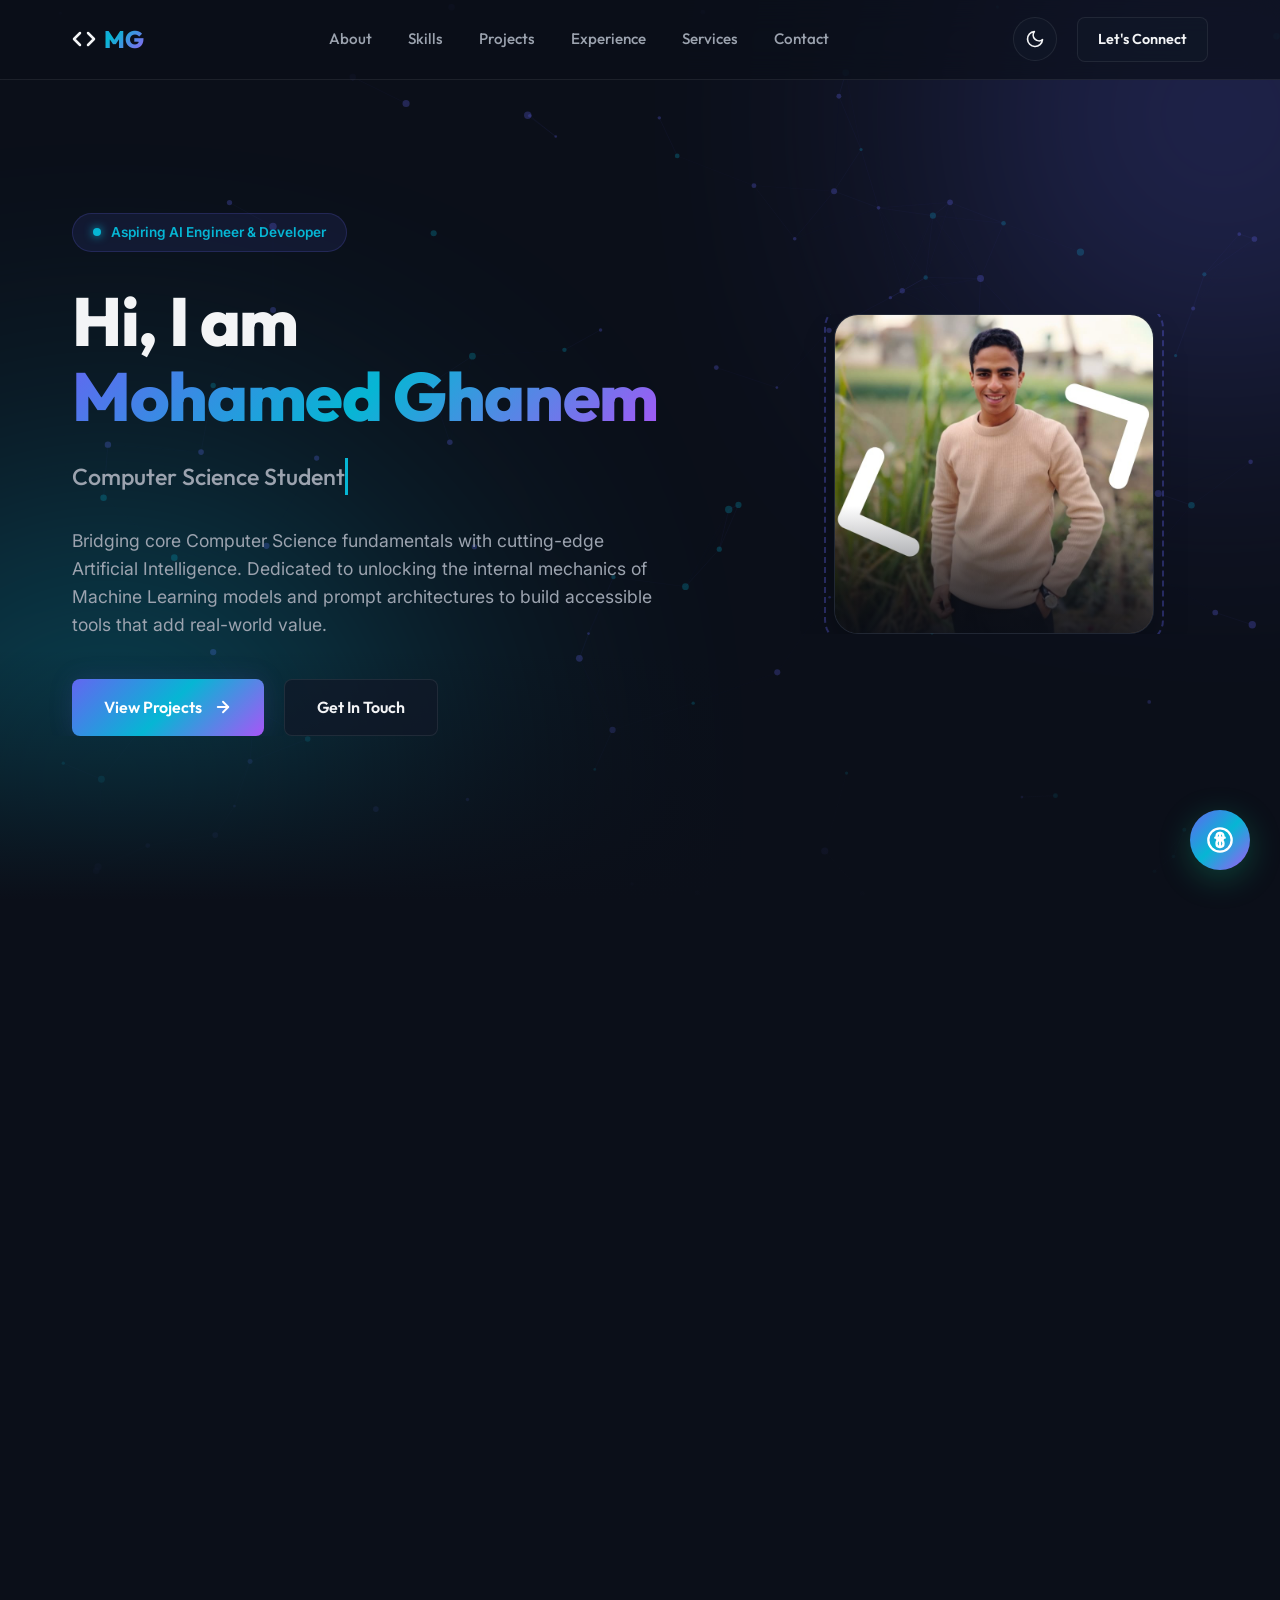
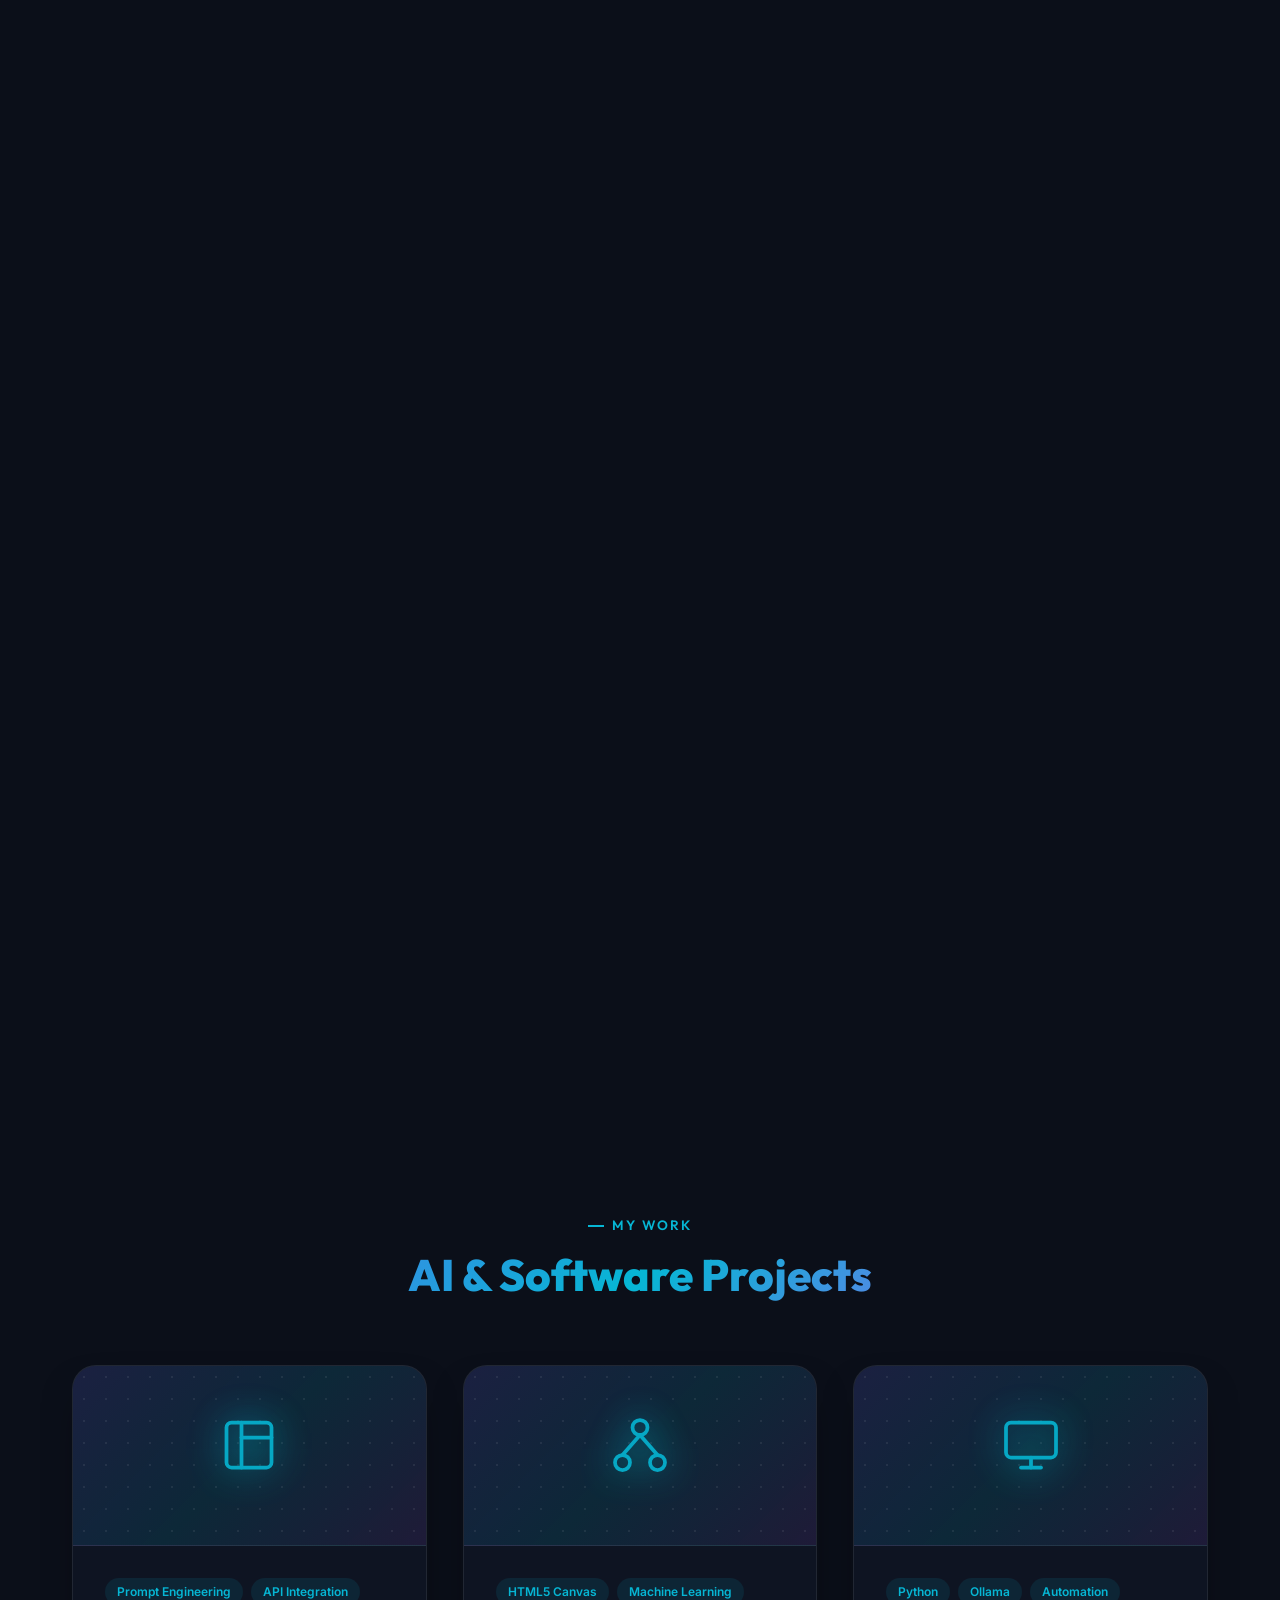
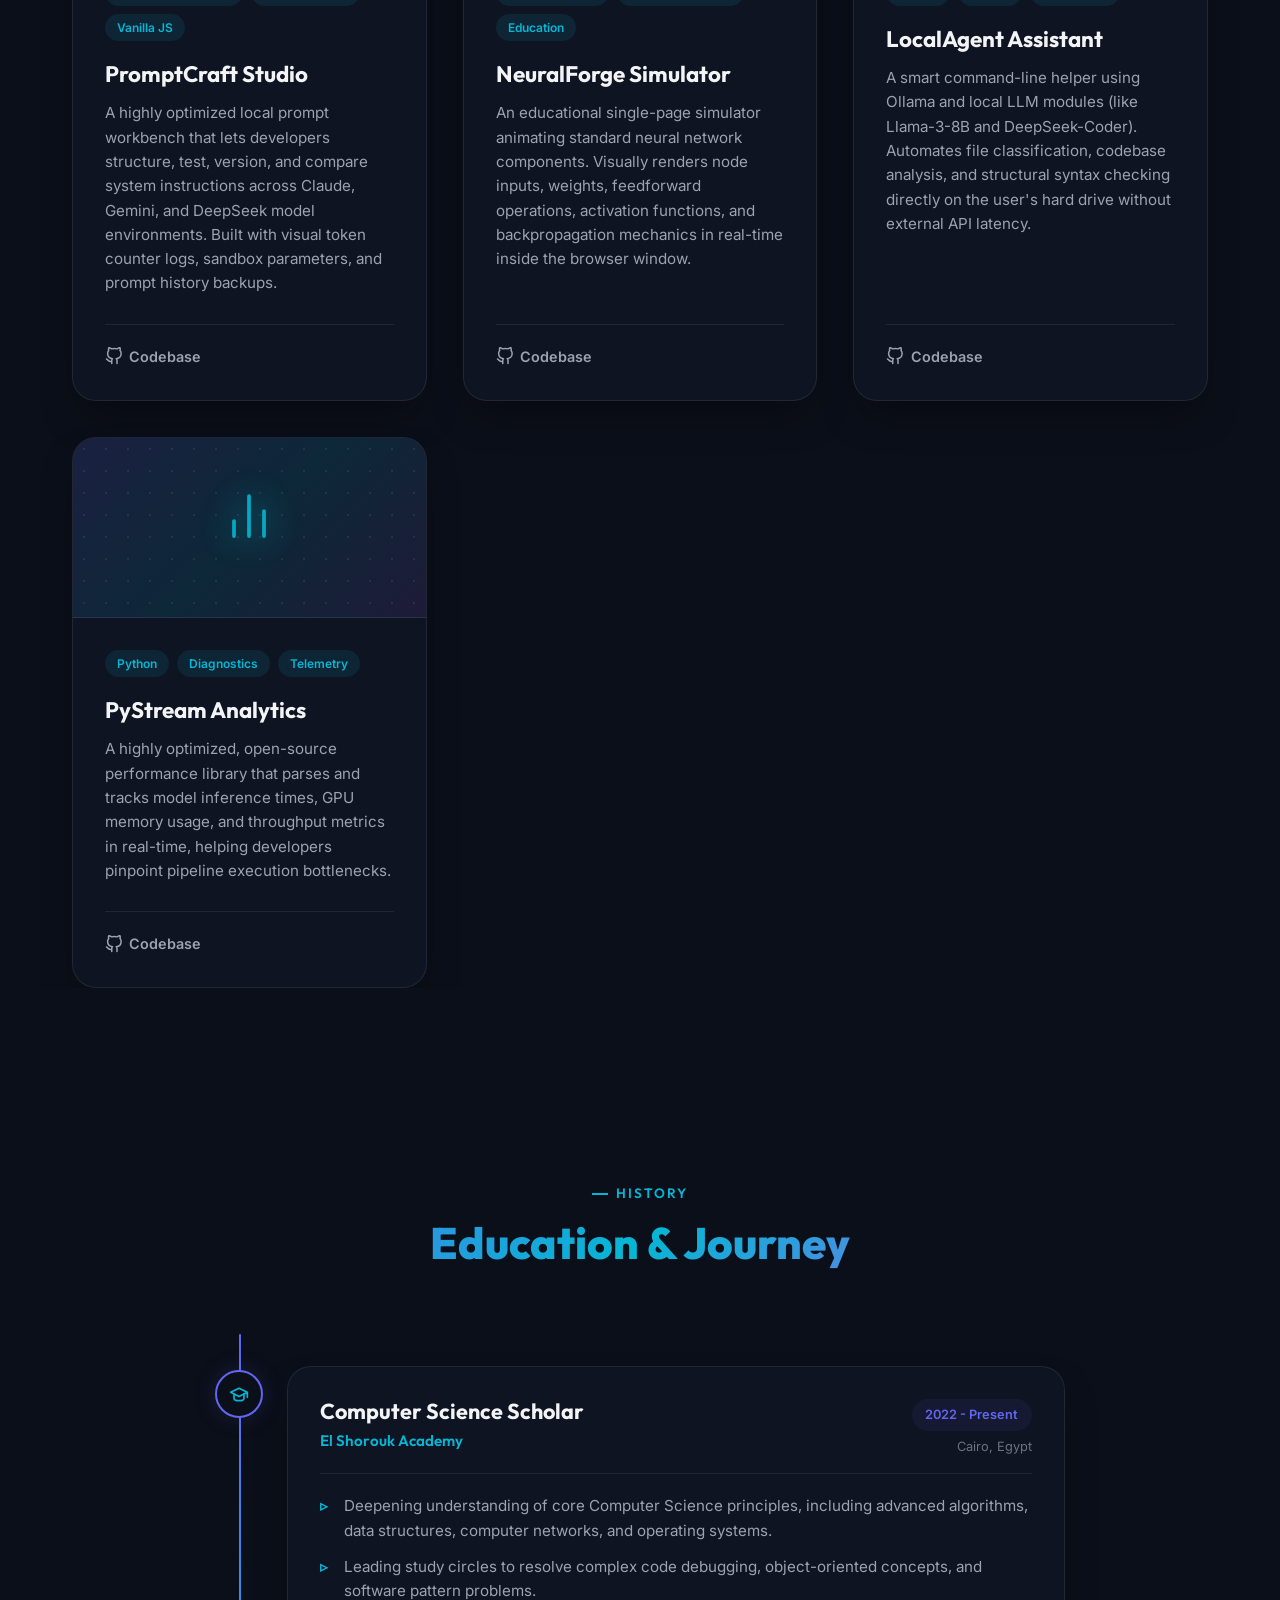
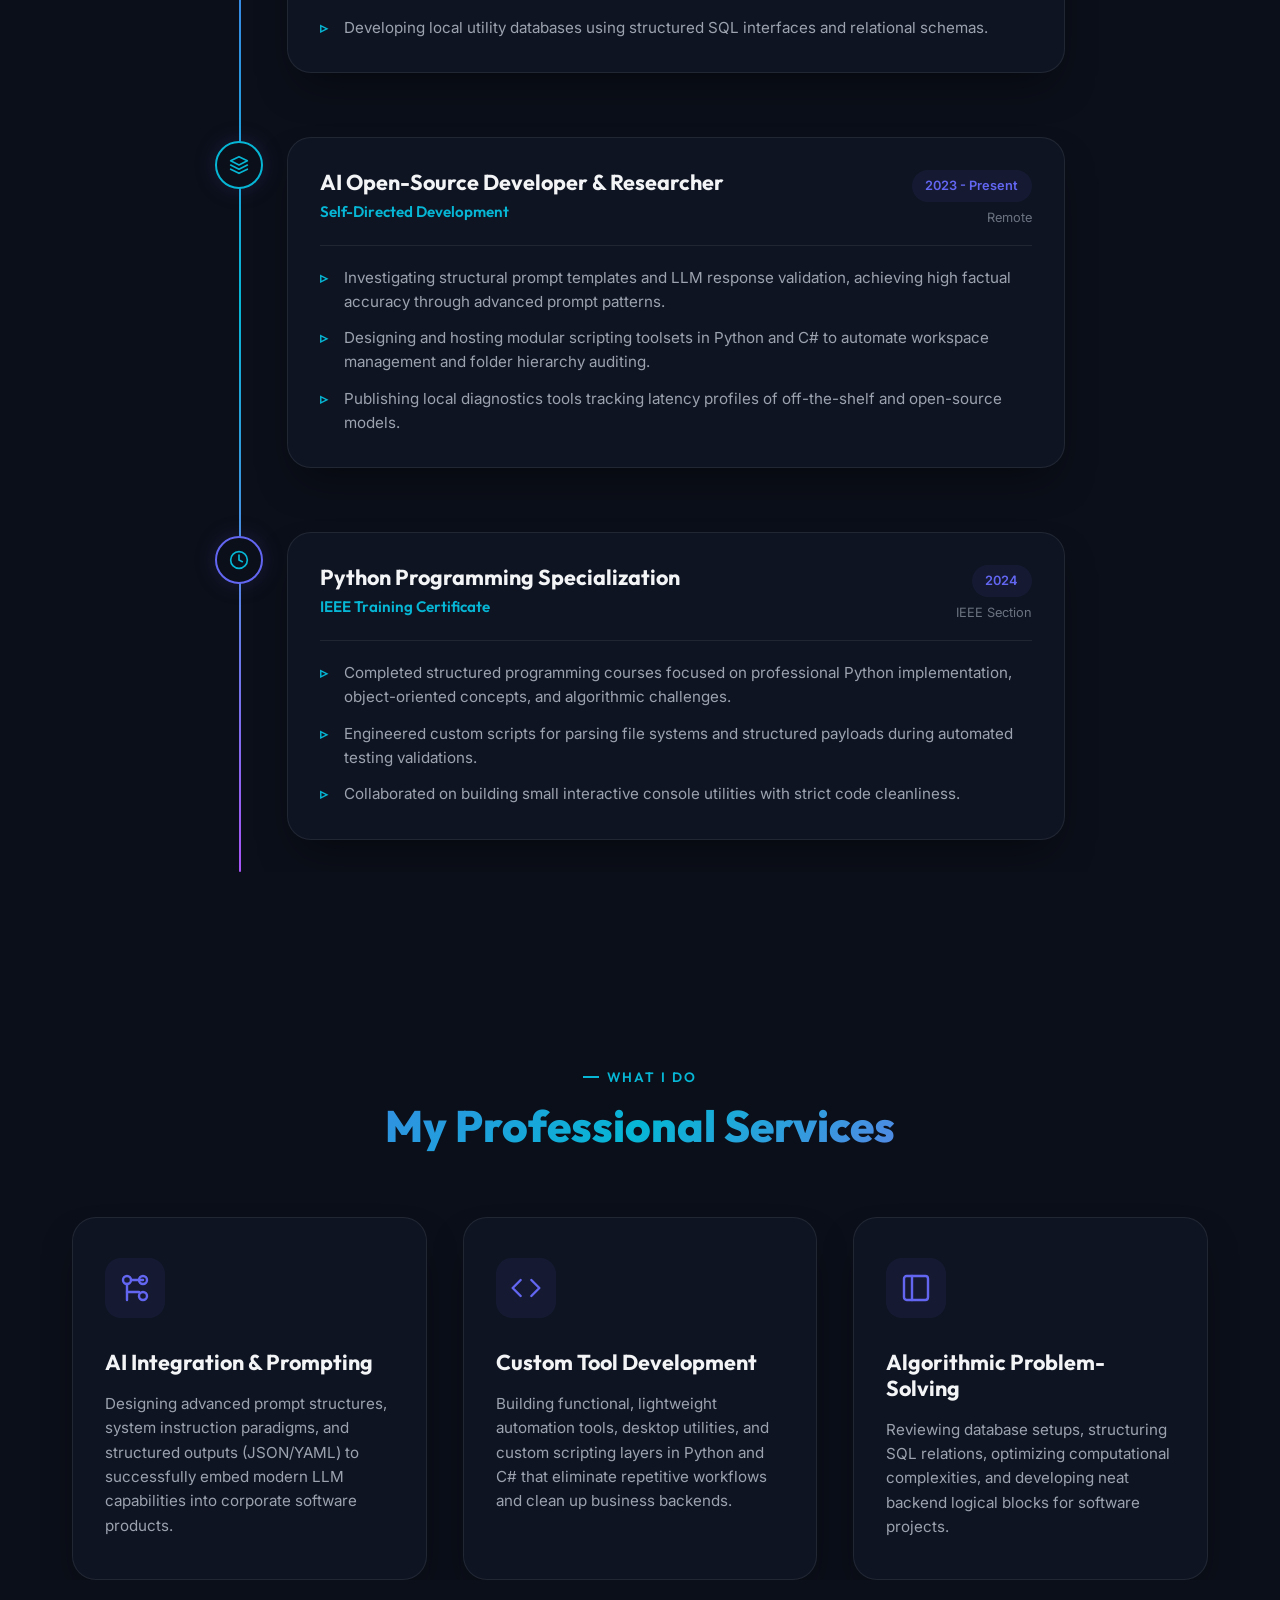
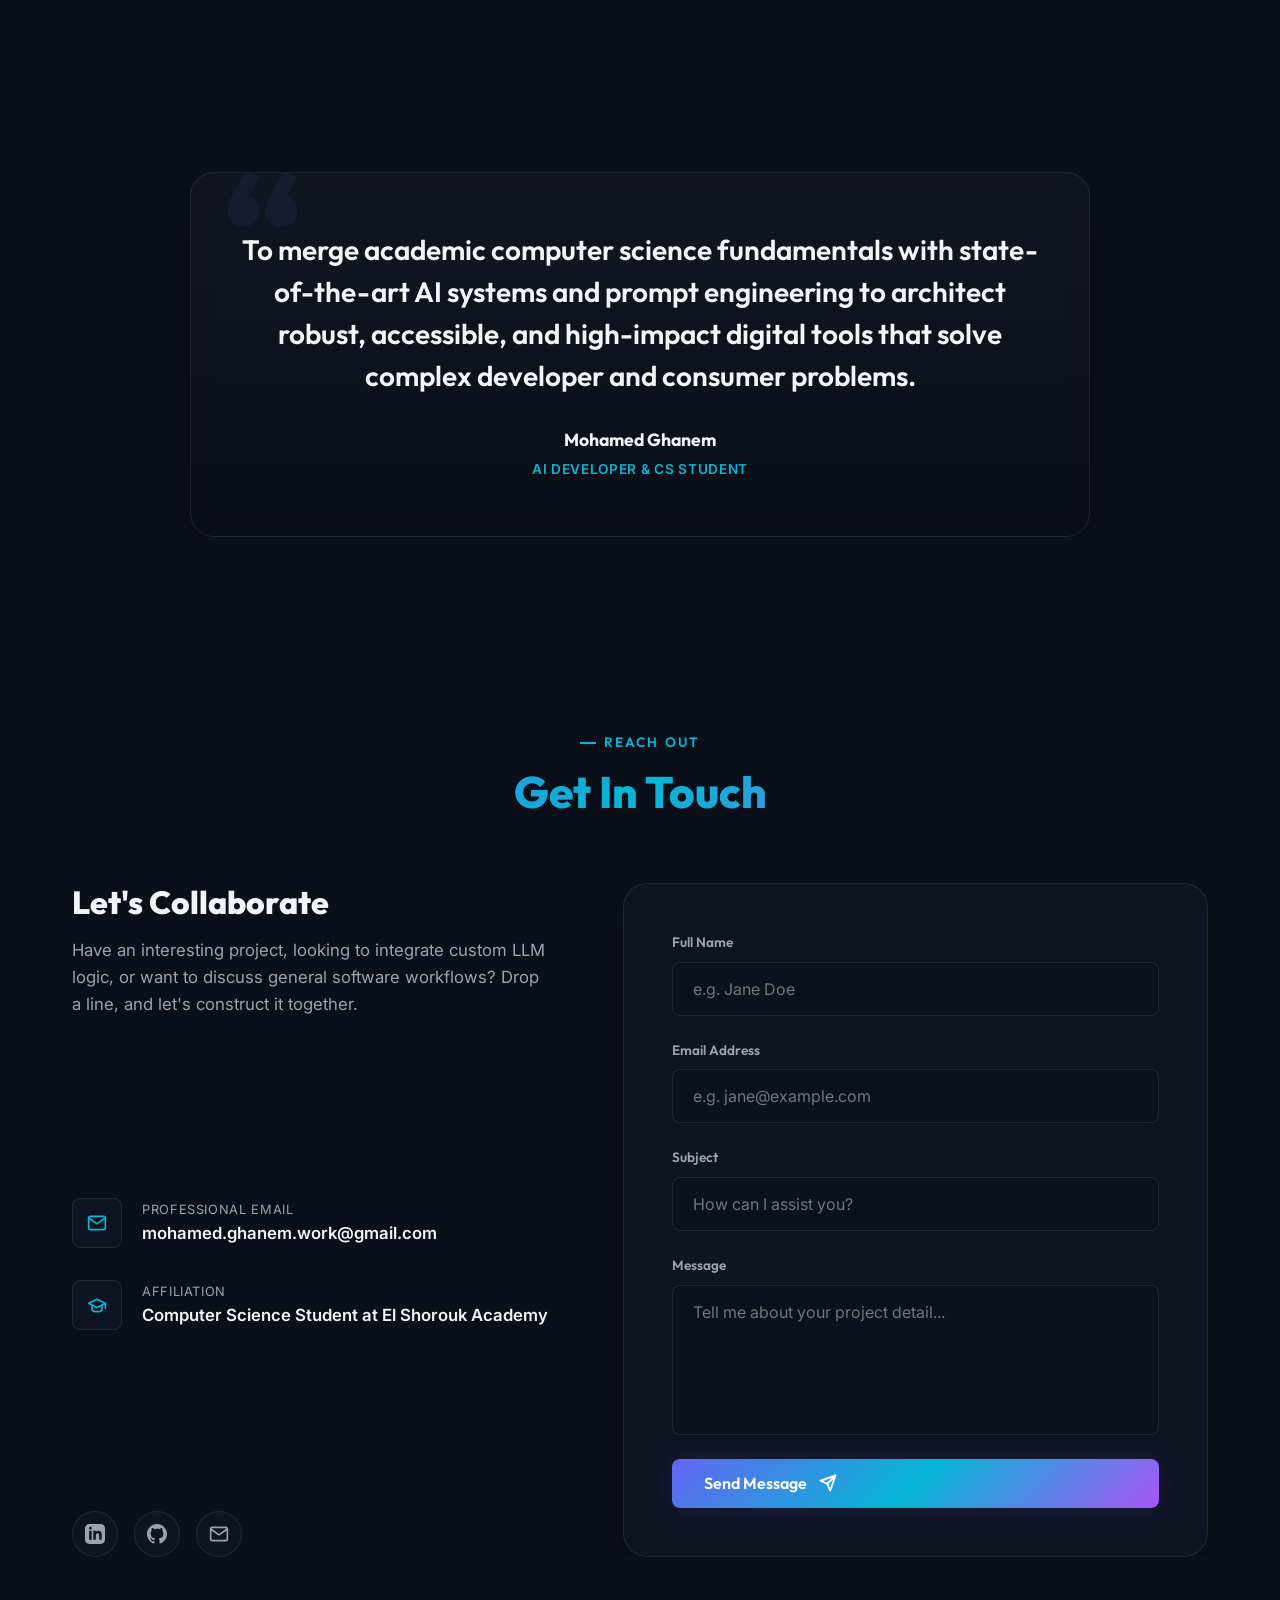
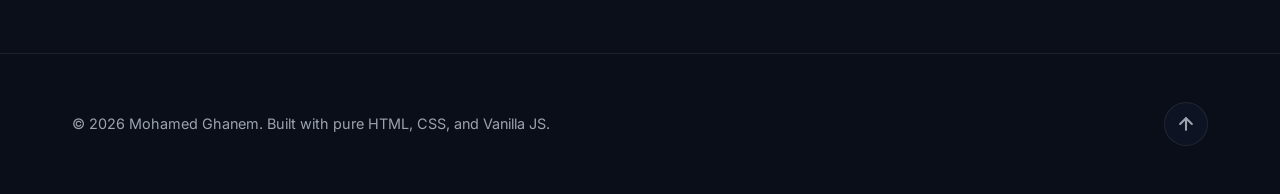
==== commit 97419686: "improve the search" ====
--- a/index.html
+++ b/index.html
@@ -3,12 +3,28 @@
 <head>
     <meta charset="UTF-8">
     <meta name="viewport" content="width=device-width, initial-scale=1.0">
-    <title>Mohamed Ghanem | AI Engineer & CS Student Portfolio</title>
+    <title>محمد غانم | AI Engineer & CS Student Portfolio</title>
     
-    <!-- Meta SEO Tags -->
-    <meta name="description" content="Professional portfolio of Mohamed Ghanem - Computer Science Student at El Shorouk Academy and aspiring AI Engineer. Showcasing projects in machine learning, advanced prompt engineering, and vanilla web systems.">
-    <meta name="keywords" content="Mohamed Ghanem, AI Engineer, Computer Science, El Shorouk Academy, Python, C#, Prompt Engineering, Machine Learning, Developer Portfolio">
+    <!-- Core Meta SEO Tags (Dual Language Arabic/English) -->
+    <meta name="description" content="الموقع الرسمي للمبرمج محمد غانم - طالب علوم حاسوب بمعهد الشروق ومطور برمجيات متخصص في الذكاء الاصطناعي (AI)، تطبيقات الويب، وأنظمة دوت نت C#. Official portfolio of Mohamed Ghanem showcasing Machine Learning projects, Prompt Engineering, and custom software solutions.">
+    <meta name="keywords" content="محمد غانم, Mohamed Ghanem, مبرمج, مطور برمجيات, دوت نت, C#, AI Engineer, Machine Learning, Prompt Engineering, Python, Web Developer, Computer Science, El Shorouk Academy, Portfolio">
     <meta name="author" content="Mohamed Ghanem">
+
+    <!-- Open Graph / Facebook / LinkedIn Social Share Meta Tags -->
+    <meta property="og:type" content="website">
+    <meta property="og:title" content="محمد غانم | AI Engineer & CS Student Portfolio">
+    <meta property="og:description" content="الموقع الرسمي للمبرمج محمد غانم - طالب علوم حاسوب بمعهد الشروق ومطور برمجيات متخصص في الذكاء الاصطناعي (AI)، تطبيقات الويب، وأنظمة دوت نت C#. Explore innovative machine learning and prompt engineering projects.">
+    <meta property="og:image" content="img/profile.jpg">
+    <meta property="og:image:width" content="1200">
+    <meta property="og:image:height" content="630">
+    <meta property="og:locale" content="ar_EG">
+    <meta property="og:locale:alternate" content="en_US">
+
+    <!-- Twitter Card Meta Tags -->
+    <meta name="twitter:card" content="summary_large_image">
+    <meta name="twitter:title" content="محمد غانم | AI Engineer & CS Student Portfolio">
+    <meta name="twitter:description" content="Official portfolio of Mohamed Ghanem, AI Engineer & Computer Science Scholar. Showcasing machine learning, prompt engineering, and custom software tools.">
+    <meta name="twitter:image" content="img/profile.jpg">
 
     <!-- CSS Styling -->
     <link rel="stylesheet" href="css/style.css">
--- a/css/style.css
+++ b/css/style.css
@@ -85,6 +85,7 @@
     scroll-behavior: smooth;
     scroll-padding-top: var(--nav-height);
     overflow-x: hidden;
+    max-width: 100%;
     width: 100%;
 }
 
@@ -95,6 +96,7 @@
     font-size: 16px;
     line-height: 1.6;
     overflow-x: hidden;
+    max-width: 100%;
     width: 100%;
     transition: background-color 0.5s ease, color 0.5s ease;
 }
@@ -148,6 +150,8 @@
 section {
     padding: 6rem 0;
     position: relative;
+    overflow-x: hidden;
+    max-width: 100%;
 }
 
 /* --- Styled Section Headers --- */
@@ -422,6 +426,8 @@
     padding-top: calc(var(--nav-height) + 2rem);
     padding-bottom: 4rem;
     overflow: hidden;
+    overflow-x: hidden;
+    max-width: 100%;
 }
 
 /* Neural Network Background Canvas overlay */
@@ -514,7 +520,7 @@
     font-size: clamp(0.95rem, 4.5vw, 1.45rem);
     font-weight: 500;
     color: var(--text-secondary);
-    border-right: 2px solid var(--secondary);
+    border-right: 3px solid var(--secondary);
     white-space: nowrap;
     overflow: hidden;
     display: inline-block;
@@ -579,6 +585,8 @@
     display: flex;
     justify-content: center;
     position: relative;
+    max-width: 100%;
+    overflow: hidden;
 }
 
 .hero-dashboard {
@@ -1784,8 +1792,14 @@
 }
 
 @keyframes blink-caret {
-    from, to { border-color: transparent }
-    50% { border-color: var(--secondary) }
+    from, to { 
+        border-color: transparent;
+        filter: drop-shadow(0 0 0 transparent);
+    }
+    50% { 
+        border-color: var(--secondary);
+        filter: drop-shadow(0 0 6px var(--secondary));
+    }
 }
 
 /* Scroll reveal class setup */
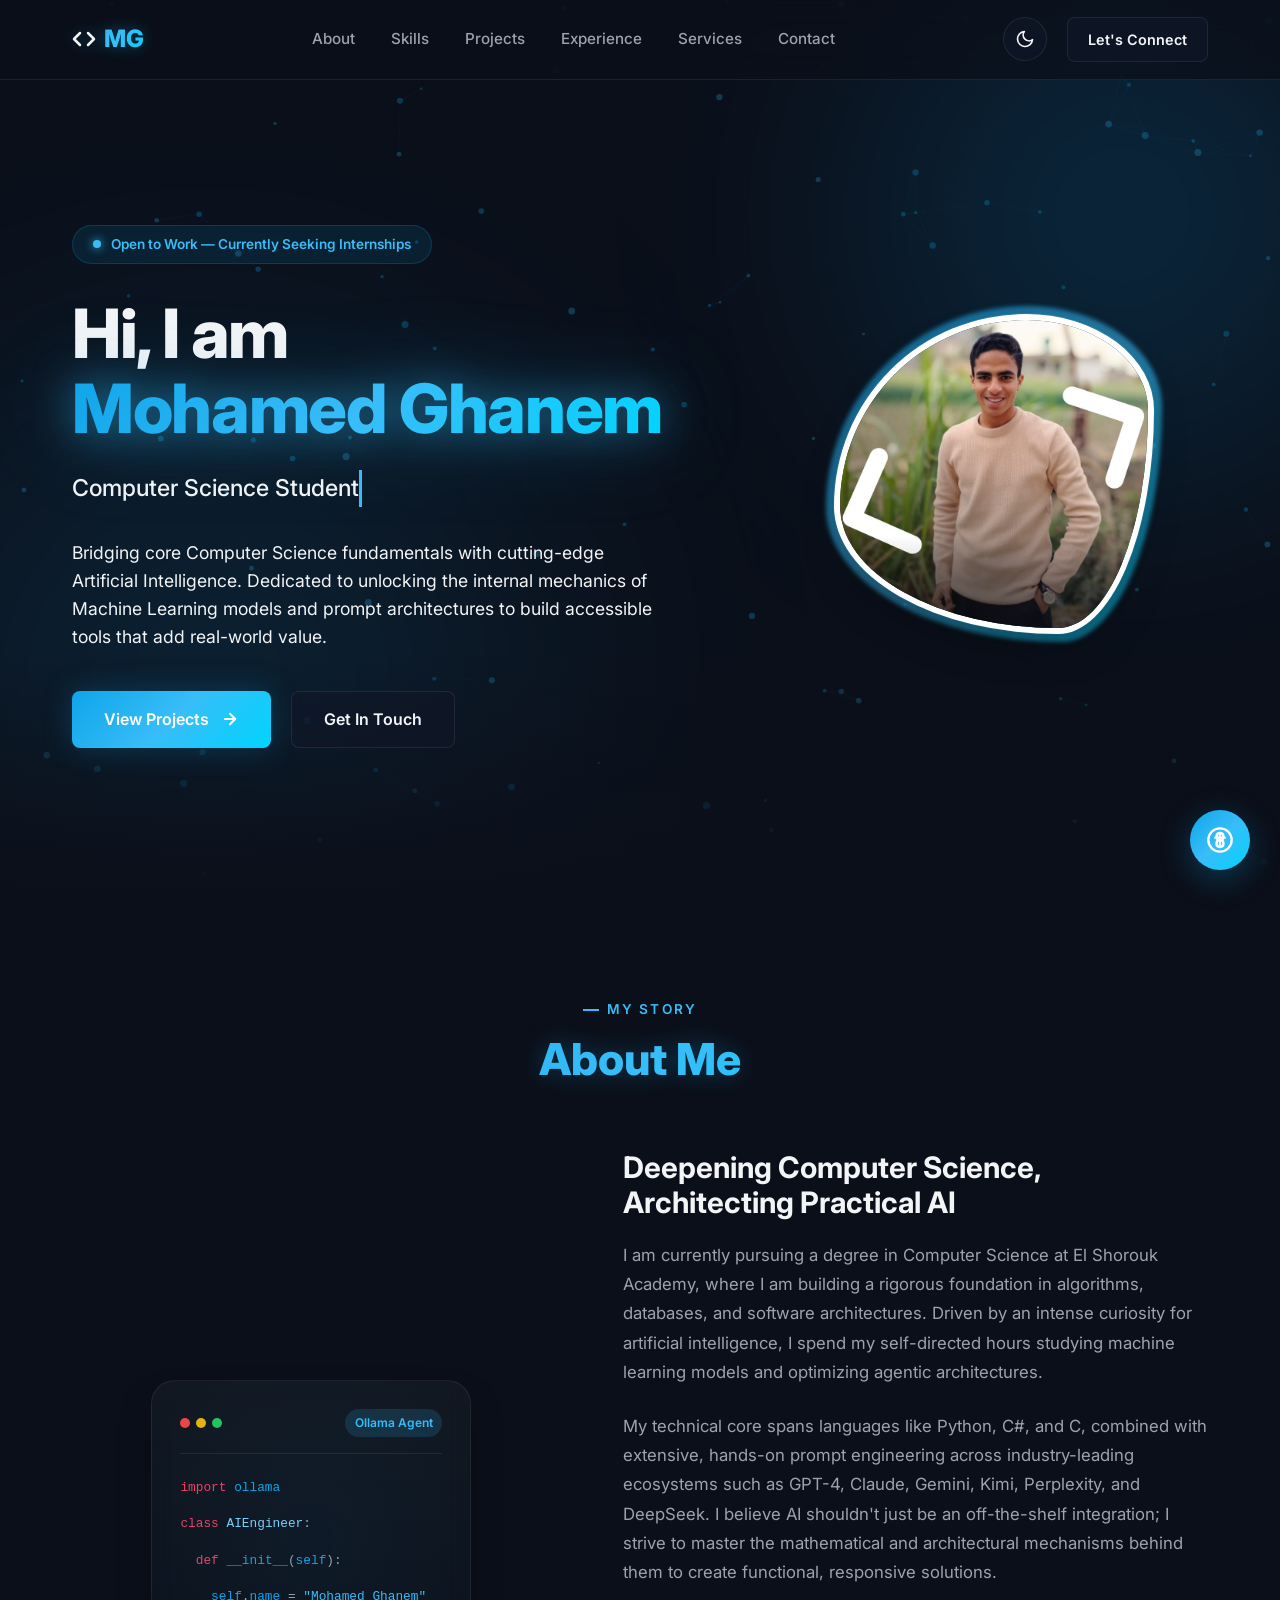
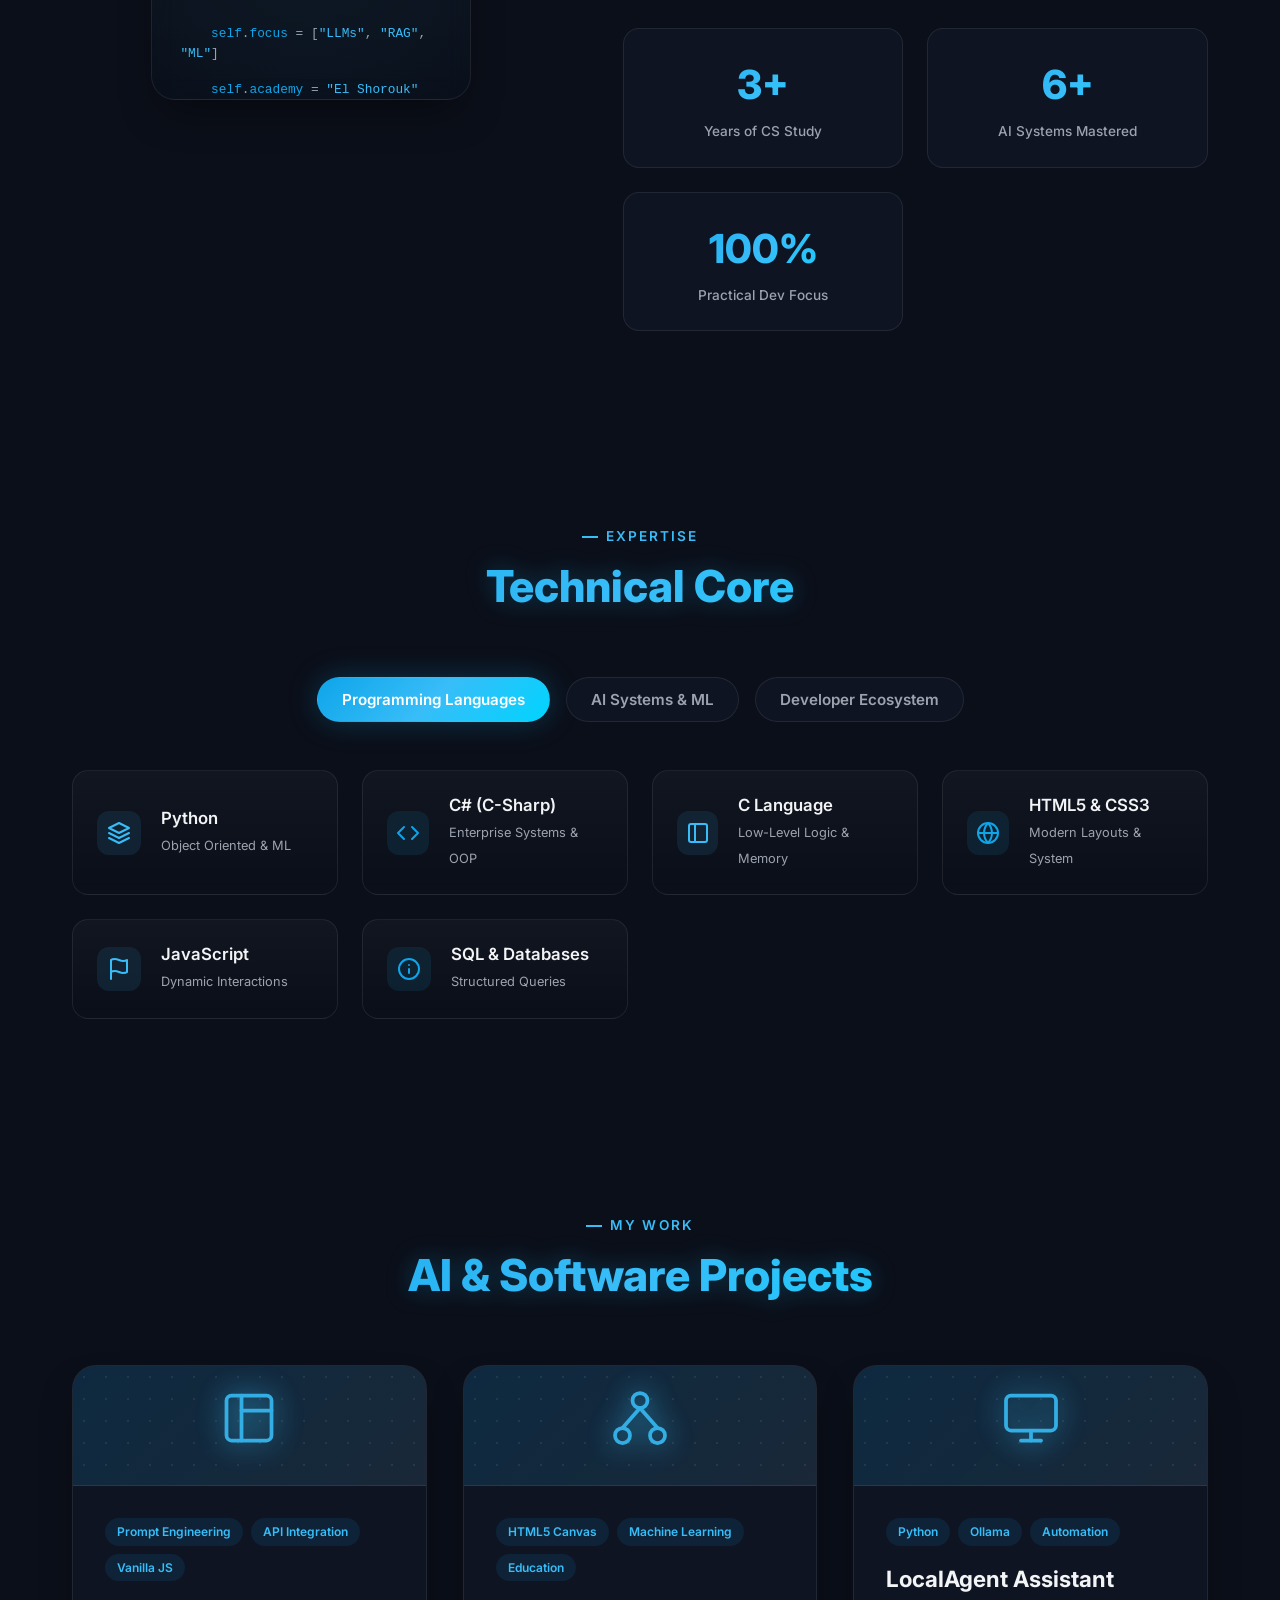
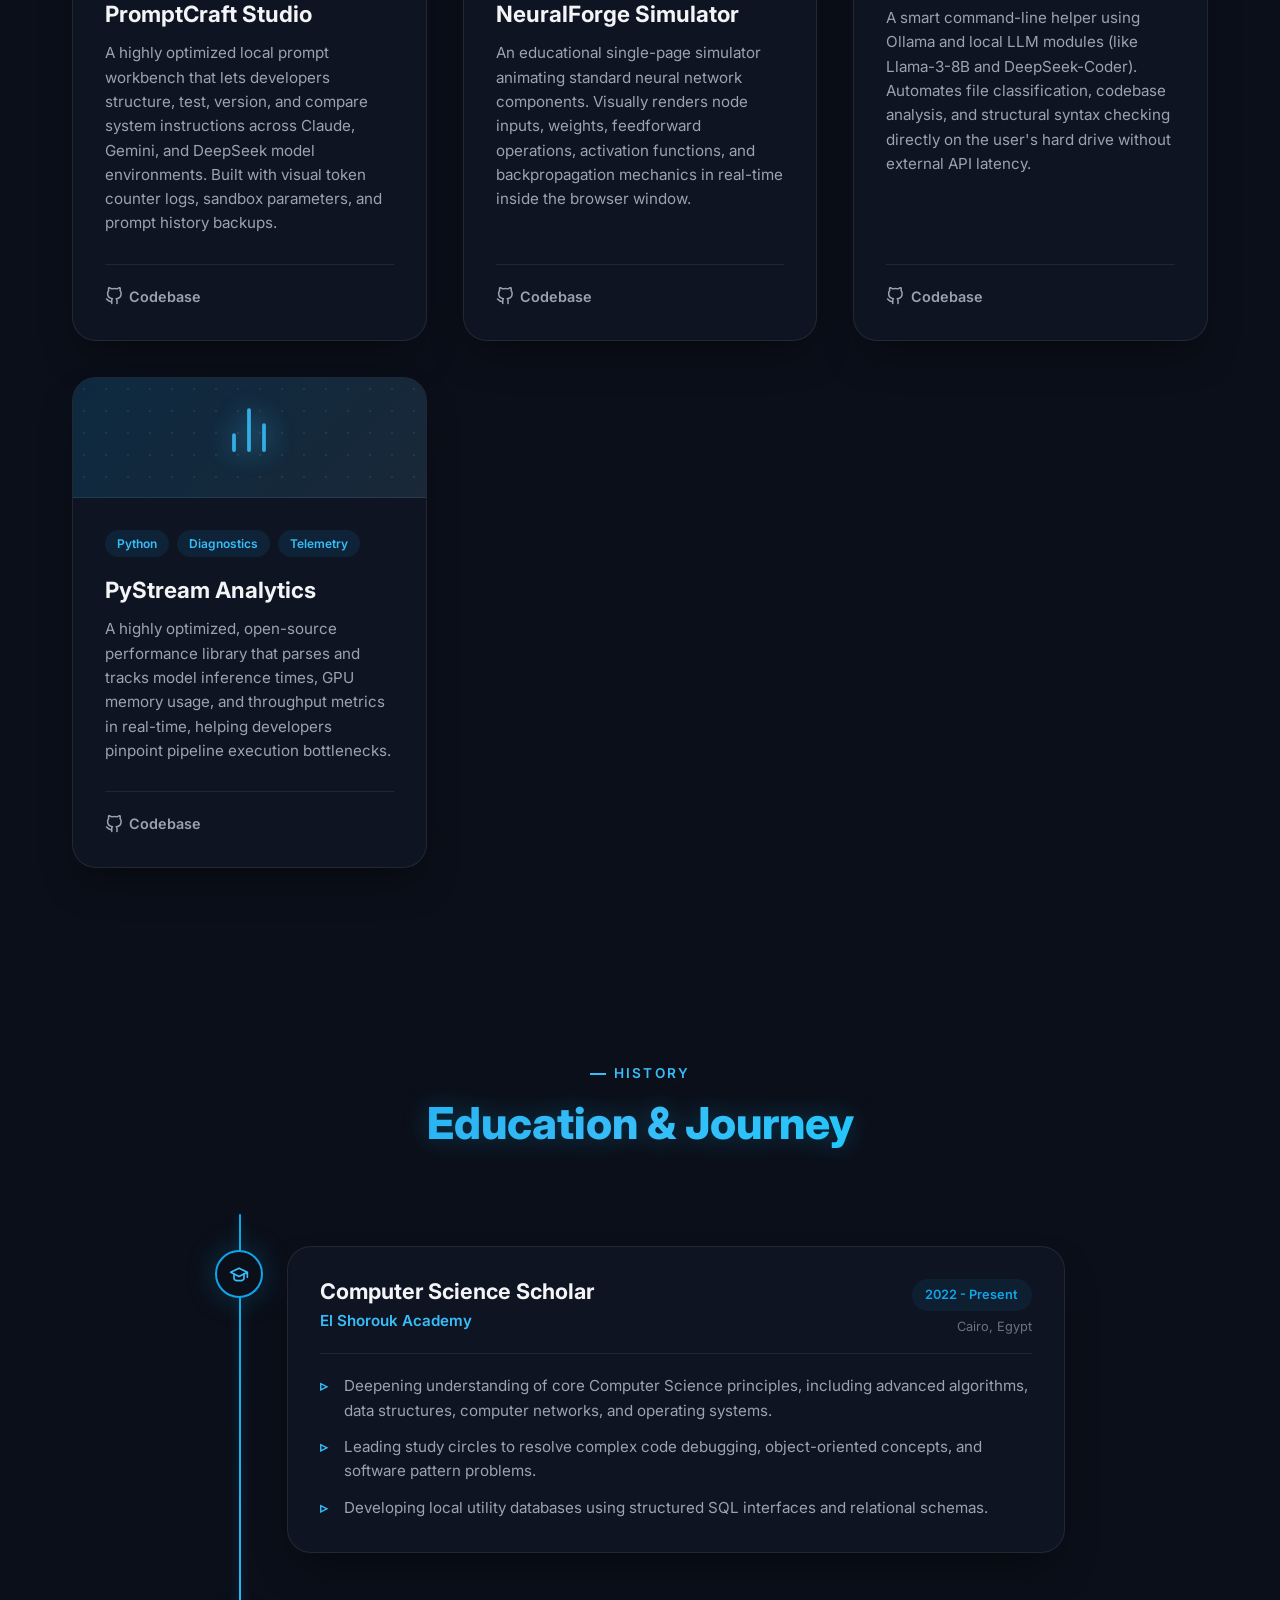
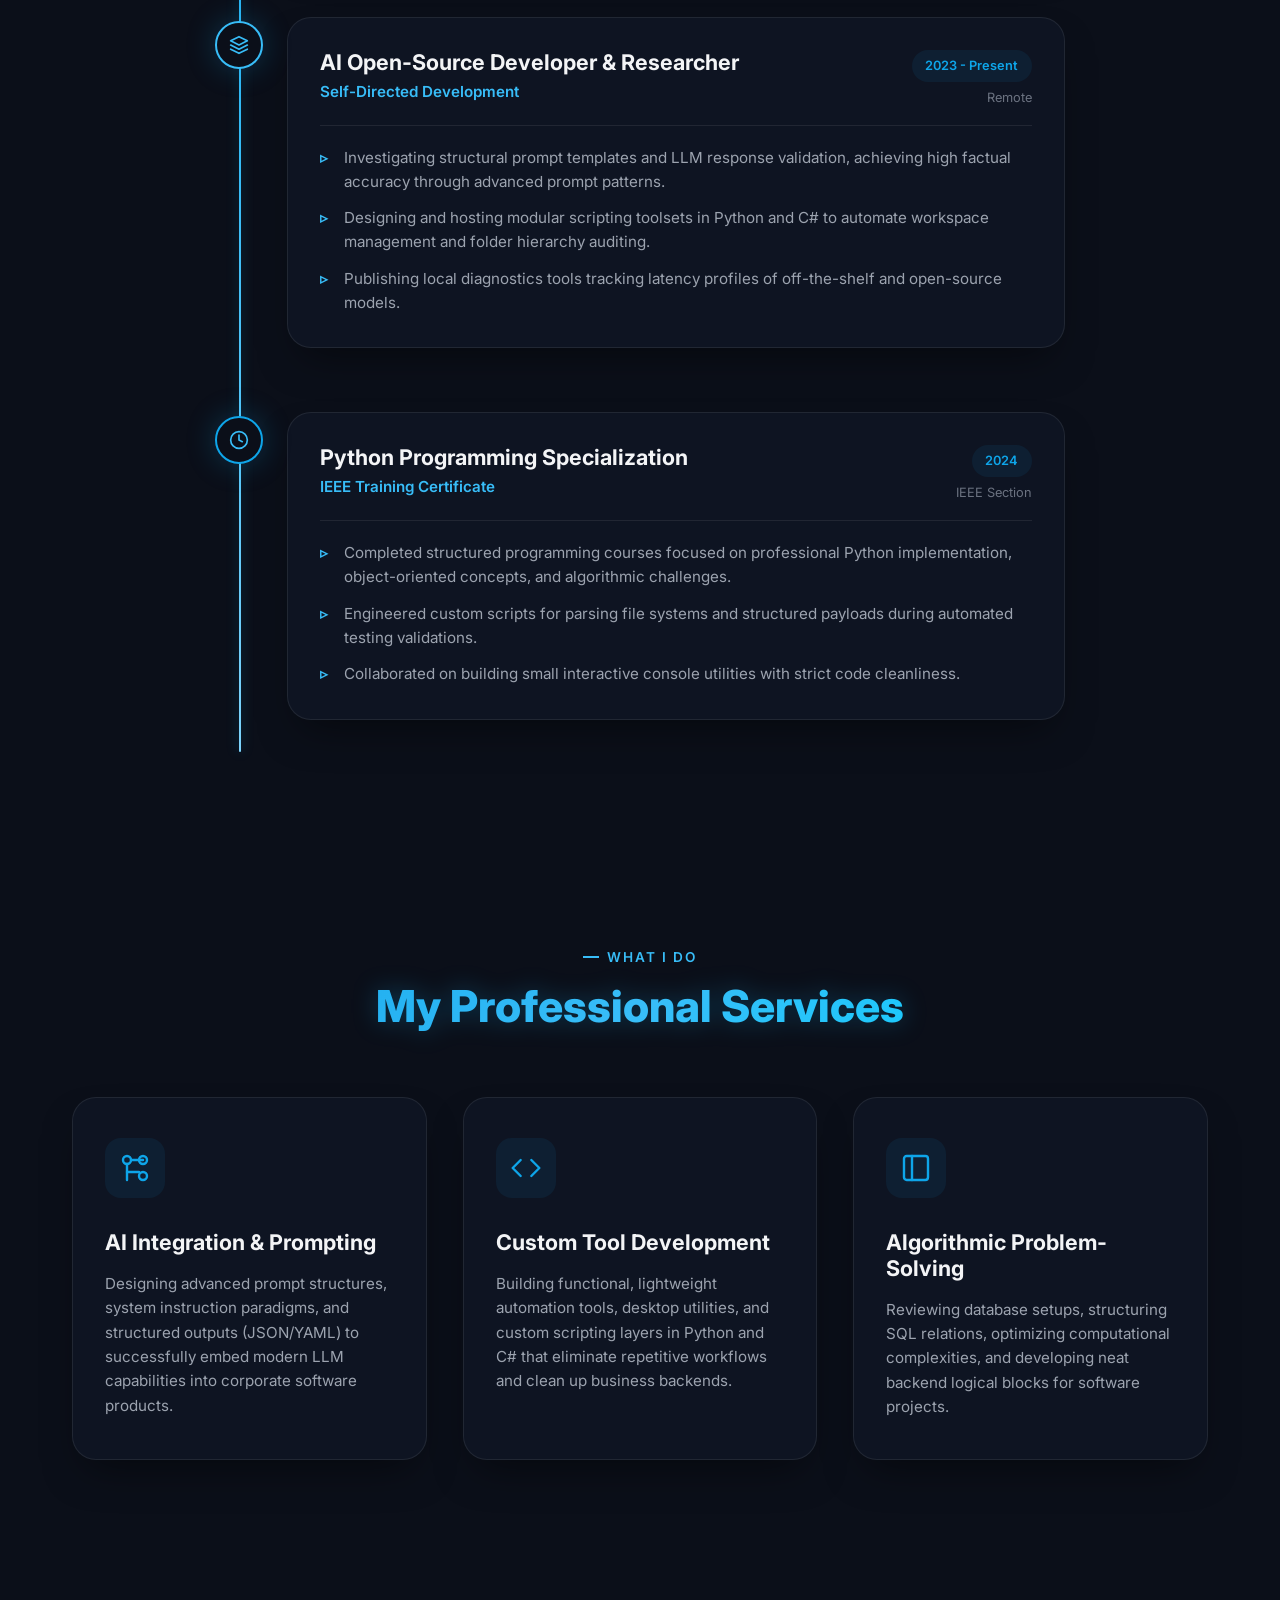
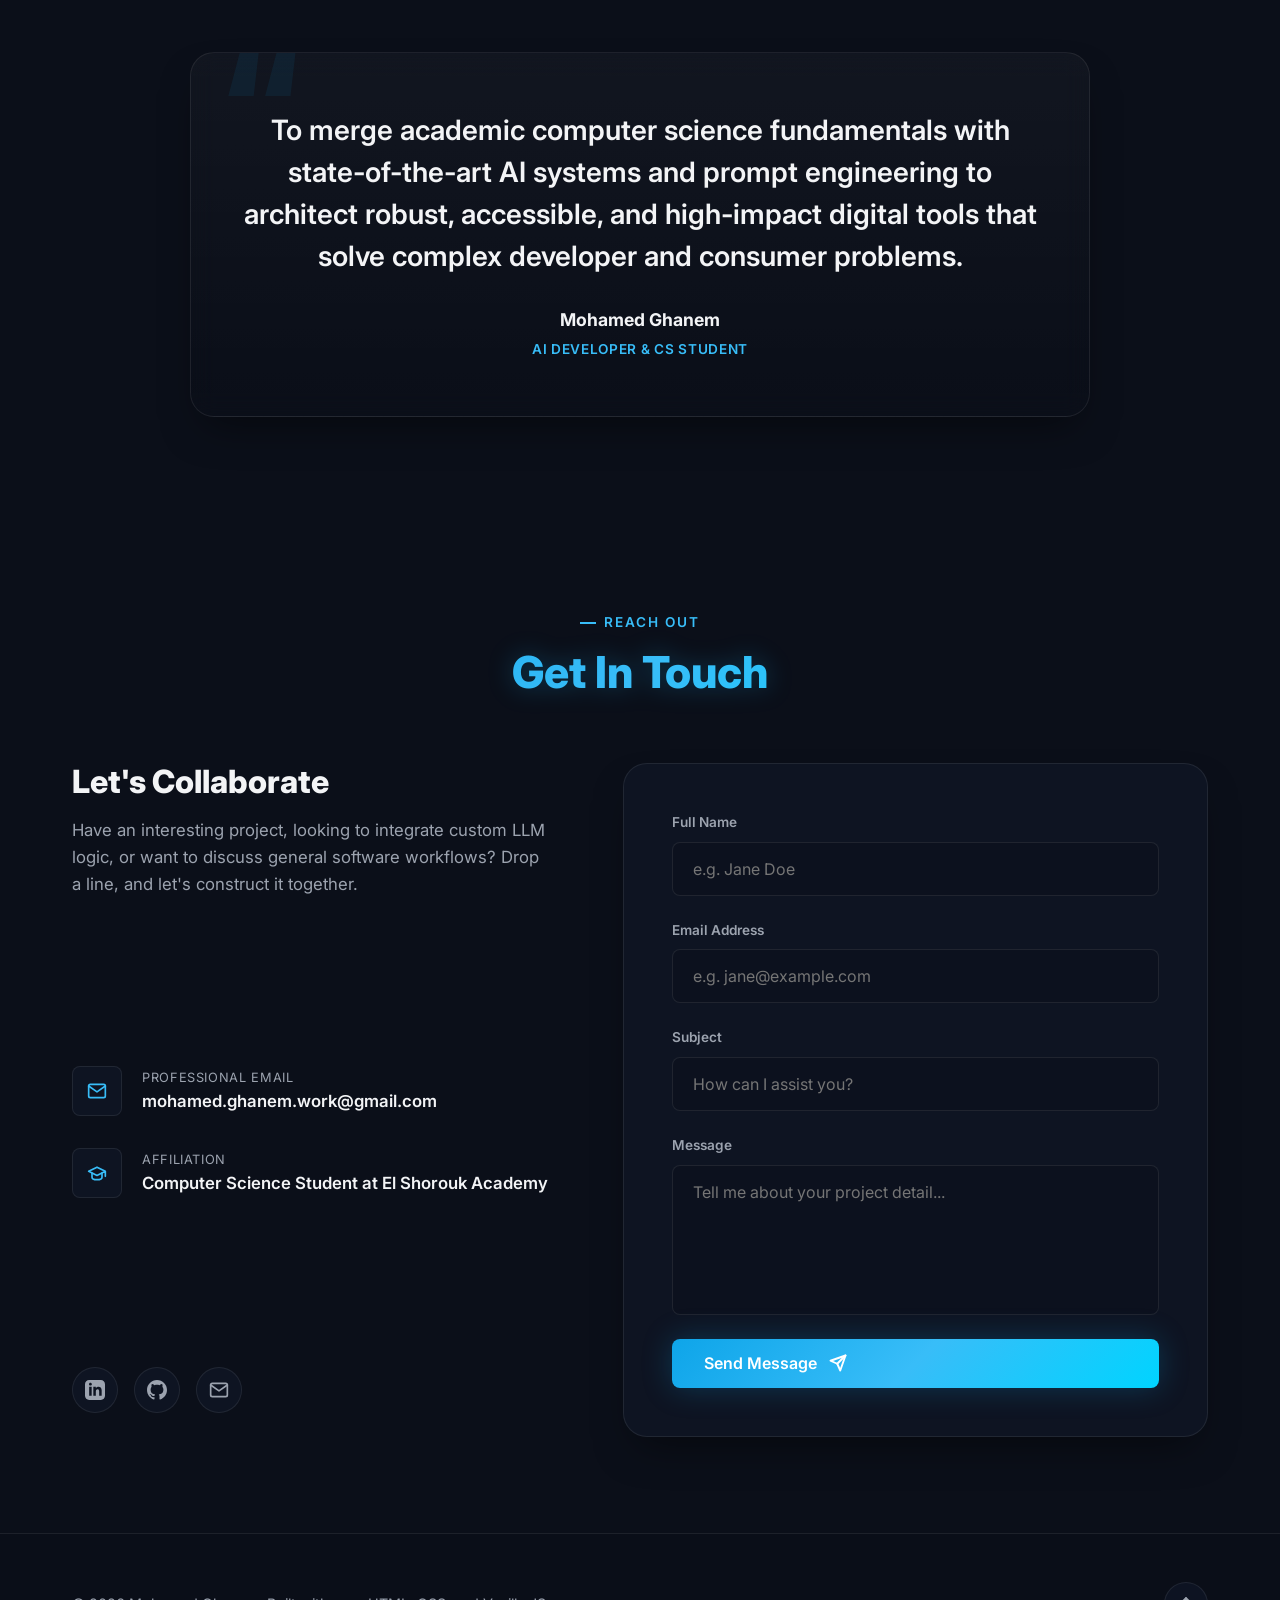
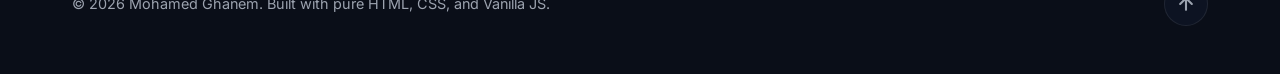
==== commit af542ab2: "update portfolio contect" ====
--- a/index.html
+++ b/index.html
@@ -4,6 +4,9 @@
     <meta charset="UTF-8">
     <meta name="viewport" content="width=device-width, initial-scale=1.0">
     <title>محمد غانم | AI Engineer & CS Student Portfolio</title>
+    
+    <!-- Site Favicon -->
+    <link rel="icon" type="image/svg+xml" href="favicon.svg">
     
     <!-- Core Meta SEO Tags (Dual Language Arabic/English) -->
     <meta name="description" content="الموقع الرسمي للمبرمج محمد غانم - طالب علوم حاسوب بمعهد الشروق ومطور برمجيات متخصص في الذكاء الاصطناعي (AI)، تطبيقات الويب، وأنظمة دوت نت C#. Official portfolio of Mohamed Ghanem showcasing Machine Learning projects, Prompt Engineering, and custom software solutions.">
@@ -95,7 +98,7 @@
         <div class="container hero-grid">
             <div class="hero-content reveal-on-scroll">
                 <div class="hero-badge">
-                    <span></span> Aspiring AI Engineer & Developer
+                    <span></span> Open to Work — Currently Seeking Internships
                 </div>
                 <h1 class="hero-title">
                     Hi, I am <br>
--- a/css/style.css
+++ b/css/style.css
@@ -5,38 +5,38 @@
    ========================================================================== */
 
 /* --- Google Fonts Import --- */
-@import url('https://fonts.googleapis.com/css2?family=Inter:wght@300;400;500;600;700&family=Outfit:wght@400;500;600;700;800&display=swap');
+@import url('https://fonts.googleapis.com/css2?family=Inter:wght@300;400;500;600;700;800&display=swap');
 
 /* --- Custom Properties (CSS Variables) --- */
 :root {
-    /* Font Families */
-    --font-heading: 'Outfit', -apple-system, BlinkMacSystemFont, "Segoe UI", Roboto, sans-serif;
-    --font-body: 'Inter', -apple-system, BlinkMacSystemFont, "Segoe UI", Roboto, sans-serif;
+    /* Font Families (Inter made primary to guarantee consistent premium UI branding across all OS environments) */
+    --font-heading: "Inter", -apple-system, BlinkMacSystemFont, "SF Pro Display", "SF Pro", sans-serif;
+    --font-body: "Inter", -apple-system, BlinkMacSystemFont, "SF Pro Text", "SF Pro", sans-serif;
 
     /* Theme - Dark Mode (Default) */
     --bg-base: #0b0f19;
     --bg-surface: rgba(17, 24, 39, 0.7);
     --bg-surface-hover: rgba(26, 36, 57, 0.8);
     --border-color: rgba(255, 255, 255, 0.08);
-    --border-hover: rgba(99, 102, 241, 0.4);
+    --border-hover: rgba(14, 165, 233, 0.4);
     
     --text-primary: #f3f4f6;
     --text-secondary: #9ca3af;
     --text-muted: #6b7280;
 
-    /* Accent & Brand Colors (Harmonious Modern Palette) */
-    --primary: #6366f1; /* Indigo */
-    --primary-rgb: 99, 102, 241;
-    --secondary: #06b6d4; /* Cyber Cyan */
-    --secondary-rgb: 6, 182, 212;
-    --accent: #a855f7; /* Purple */
-    --accent-rgb: 168, 85, 247;
+    /* Accent & Brand Colors (Electric Blue Palette) */
+    --primary: #0ea5e9; /* Electric Sky Blue */
+    --primary-rgb: 14, 165, 233;
+    --secondary: #38bdf8; /* Bright Light Blue */
+    --secondary-rgb: 56, 189, 248;
+    --accent: #7dd3fc; /* Soft Glow Blue */
+    --accent-rgb: 125, 211, 252;
     
-    --gradient-hero: linear-gradient(135deg, var(--primary) 0%, var(--secondary) 50%, var(--accent) 100%);
+    --gradient-hero: linear-gradient(135deg, #0ea5e9 0%, #38bdf8 50%, #00d4ff 100%);
     --gradient-card: linear-gradient(180deg, rgba(255, 255, 255, 0.03) 0%, rgba(255, 255, 255, 0) 100%);
     --shadow-premium: 0 20px 40px -15px rgba(0, 0, 0, 0.5);
-    --shadow-glow: 0 0 25px rgba(99, 102, 241, 0.15);
-    --shadow-glow-secondary: 0 0 25px rgba(6, 182, 212, 0.15);
+    --shadow-glow: 0 0 30px rgba(14, 165, 233, 0.25);
+    --shadow-glow-secondary: 0 0 30px rgba(56, 189, 248, 0.2);
 
     /* Layout & Utilities */
     --container-width: 1200px;
@@ -48,30 +48,31 @@
     --transition-bounce: all 0.5s cubic-bezier(0.34, 1.56, 0.64, 1);
 }
 
-/* --- Theme - Light Mode Overrides (Pure White & Vibrant Green) --- */
+/* --- Theme - Light Mode Overrides (Premium High-Contrast Indigo & Cyan) --- */
 :root.light-mode {
-    --bg-base: #ffffff;
+    --bg-base: #f9fafb;
     --bg-surface: rgba(255, 255, 255, 0.85);
     --bg-surface-hover: rgba(255, 255, 255, 0.98);
-    --border-color: rgba(16, 185, 129, 0.15);
-    --border-hover: rgba(16, 185, 129, 0.4);
+    --border-color: rgba(14, 165, 233, 0.15);
+    --border-hover: rgba(14, 165, 233, 0.4);
     
-    --text-primary: #0f172a;    /* Clear, dark slate for perfect readability */
-    --text-secondary: #334155;  /* Soft slate */
-    --text-muted: #64748b;      /* Elegant gray */
-
-    --primary: #10b981;         /* Vibrant Emerald Green */
-    --primary-rgb: 16, 185, 129;
-    --secondary: #059669;       /* Medium Emerald */
-    --secondary-rgb: 5, 150, 105;
-    --accent: #34d399;          /* Light Mint */
-    --accent-rgb: 52, 211, 153;
-
-    --gradient-hero: linear-gradient(135deg, #10b981 0%, #059669 100%);
+    --text-primary: #0f172a;
+    --text-secondary: #334155;
+    --text-muted: #64748b;
+
+    /* Accent & Brand Colors (Electric Blue adjusted for light backgrounds) */
+    --primary: #0284c7;         /* Deep Electric Blue */
+    --primary-rgb: 2, 132, 199;
+    --secondary: #0ea5e9;       /* Electric Sky Blue */
+    --secondary-rgb: 14, 165, 233;
+    --accent: #7dd3fc;          /* Soft Glow Blue */
+    --accent-rgb: 125, 211, 252;
+
+    --gradient-hero: linear-gradient(135deg, #0284c7 0%, #0ea5e9 100%);
     --gradient-card: linear-gradient(180deg, rgba(255, 255, 255, 0.95) 0%, rgba(255, 255, 255, 1) 100%);
     --shadow-premium: 0 10px 30px rgba(0, 0, 0, 0.04);
-    --shadow-glow: 0 0 25px rgba(16, 185, 129, 0.15);
-    --shadow-glow-secondary: 0 0 25px rgba(5, 150, 105, 0.12);
+    --shadow-glow: 0 0 15px rgba(2, 132, 199, 0.12);
+    --shadow-glow-secondary: 0 0 15px rgba(14, 165, 233, 0.10);
 }
 
 /* --- Global Reset & Base Styles --- */
@@ -138,7 +139,7 @@
     max-width: var(--container-width);
     margin: 0 auto;
     padding: 0 2rem;
-    overflow-x: hidden;
+    /* overflow-x handled by html + body; adding it here creates an unwanted BFC */
 }
 
 @media (max-width: 575px) {
@@ -190,6 +191,7 @@
     background: var(--gradient-hero);
     -webkit-background-clip: text;
     -webkit-text-fill-color: transparent;
+    filter: drop-shadow(0 0 12px rgba(14, 165, 233, 0.3));
 }
 
 /* --- Header & Glassmorphic Navigation --- */
@@ -209,7 +211,7 @@
 
 :root.light-mode .navbar {
     background-color: rgba(255, 255, 255, 0.85);
-    border-bottom: 1px solid rgba(16, 185, 129, 0.1);
+    border-bottom: 1px solid rgba(14, 165, 233, 0.1);
 }
 
 .navbar.scrolled {
@@ -234,6 +236,7 @@
     display: flex;
     align-items: center;
     gap: 0.5rem;
+    filter: drop-shadow(0 0 8px rgba(14, 165, 233, 0.4));
 }
 
 .logo span {
@@ -470,21 +473,24 @@
 
 .hero-content {
     max-width: 680px;
+    padding-top: 1.5rem; /* Safe breathing room to prevent the floating badge from clipping under the fixed navbar */
 }
 
 .hero-badge {
+    position: relative;
+    z-index: 10; /* Ensures it layers above the interactive canvas and glowing background shapes */
     display: inline-flex;
     align-items: center;
     gap: 0.6rem;
-    background-color: rgba(99, 102, 241, 0.1);
-    border: 1px solid rgba(99, 102, 241, 0.2);
+    background-color: rgba(14, 165, 233, 0.1);
+    border: 1px solid rgba(14, 165, 233, 0.2);
     color: var(--secondary);
     padding: 0.5rem 1.25rem;
     border-radius: 100px;
     font-size: 0.85rem;
     font-weight: 600;
     margin-bottom: 2rem;
-    animation: floating 4s ease-in-out infinite alternate;
+    animation: badge-glow 3s ease-in-out infinite, floating 4s ease-in-out infinite alternate;
 }
 
 .hero-badge span {
@@ -508,6 +514,7 @@
     background: var(--gradient-hero);
     -webkit-background-clip: text;
     -webkit-text-fill-color: transparent;
+    filter: drop-shadow(0 0 20px rgba(56, 189, 248, 0.5)) drop-shadow(0 0 40px rgba(14, 165, 233, 0.3));
 }
 
 .hero-subtitle-container {
@@ -519,7 +526,7 @@
     font-family: var(--font-heading);
     font-size: clamp(0.95rem, 4.5vw, 1.45rem);
     font-weight: 500;
-    color: var(--text-secondary);
+    color: var(--text-primary);
     border-right: 3px solid var(--secondary);
     white-space: nowrap;
     overflow: hidden;
@@ -530,9 +537,17 @@
 
 .hero-desc {
     font-size: 1.1rem;
-    color: var(--text-secondary);
+    color: var(--text-primary);
     margin-bottom: 2.5rem;
     max-width: 600px;
+}
+
+:root.light-mode .hero-subtitle {
+    color: var(--text-primary);
+}
+
+:root.light-mode .hero-desc {
+    color: var(--text-secondary);
 }
 
 .hero-actions {
@@ -565,7 +580,7 @@
 
 .btn-primary:hover {
     transform: translateY(-4px);
-    box-shadow: 0 15px 30px -5px rgba(99, 102, 241, 0.4), var(--shadow-glow);
+    box-shadow: 0 0 25px rgba(14, 165, 233, 0.5), 0 0 60px rgba(14, 165, 233, 0.2), 0 15px 30px -5px rgba(0, 0, 0, 0.4);
 }
 
 .btn-secondary {
@@ -586,7 +601,7 @@
     justify-content: center;
     position: relative;
     max-width: 100%;
-    overflow: hidden;
+    overflow: visible; /* Prevent clipping of glowing borders/decorations */
 }
 
 .hero-dashboard {
@@ -613,7 +628,7 @@
     left: -50%;
     width: 200%;
     height: 200%;
-    background: radial-gradient(circle, rgba(99,102,241,0.06) 0%, transparent 60%);
+    background: radial-gradient(circle, rgba(14,165,233,0.06) 0%, transparent 60%);
     pointer-events: none;
 }
 
@@ -642,7 +657,7 @@
 
 .db-badge {
     font-size: 0.75rem;
-    background-color: rgba(6, 182, 212, 0.15);
+    background-color: rgba(56, 189, 248, 0.15);
     color: var(--secondary);
     padding: 0.25rem 0.6rem;
     border-radius: 100px;
@@ -665,9 +680,9 @@
 }
 
 .db-line span.keyword { color: #f43f5e; }
-.db-line span.string { color: #10b981; }
-.db-line span.variable { color: #06b6d4; }
-.db-line span.value { color: #a855f7; }
+.db-line span.string { color: #38bdf8; }
+.db-line span.variable { color: #0ea5e9; }
+.db-line span.value { color: #7dd3fc; }
 
 .db-footer {
     display: flex;
@@ -692,25 +707,27 @@
 .glow-shape-1, .glow-shape-2 {
     position: absolute;
     border-radius: 50%;
-    filter: blur(150px); /* Increased blur from 80px to 150px for ultra-smooth dispersion */
     z-index: 1;
     pointer-events: none;
-    opacity: 0.35; /* Adjusted slightly for perfect balance of vibrance and elegance */
     transition: opacity 0.5s ease;
 }
 
 .glow-shape-1 {
-    width: 500px; /* Increased from 250px */
-    height: 500px; /* Increased from 250px */
-    background: var(--primary);
+    width: 700px;
+    height: 700px;
+    background: radial-gradient(circle, #0ea5e9 0%, #0369a1 40%, transparent 70%);
+    opacity: 0.2;
+    filter: blur(120px);
     top: -15%;
     right: -15%;
 }
 
 .glow-shape-2 {
-    width: 600px; /* Increased from 250px to create massive soft glow behind text */
-    height: 600px; /* Increased from 250px to create massive soft glow behind text */
-    background: var(--secondary);
+    width: 800px;
+    height: 800px;
+    background: radial-gradient(circle, #38bdf8 0%, #0284c7 40%, transparent 70%);
+    opacity: 0.15;
+    filter: blur(140px);
     bottom: -20%;
     left: -15%;
 }
@@ -737,7 +754,7 @@
 
 @media (max-width: 480px) {
     .about-img-border {
-        inset: -5px;
+        inset: -4px;
     }
     .hero-dashboard {
         max-width: 100%;
@@ -773,19 +790,30 @@
     position: relative;
     max-width: 380px;
     margin: 0 auto;
+    display: flex;
+    justify-content: center;
+    align-items: center;
 }
 
 .about-img-frame {
     position: relative;
-    border-radius: var(--border-radius-lg);
+    width: 100%;
+    aspect-ratio: 1;
+    border-radius: 60% 40% 30% 70% / 60% 30% 70% 40%;
     overflow: hidden;
-    border: 1px solid var(--border-color);
+    border: 6px solid #ffffff;
     background-color: var(--bg-surface);
-    aspect-ratio: 1;
     display: flex;
     justify-content: center;
     align-items: center;
-    box-shadow: var(--shadow-premium);
+    box-shadow: var(--shadow-premium), 0 0 0 1px var(--border-color);
+    animation: morph 8s ease-in-out infinite;
+    transition: var(--transition-bounce);
+}
+
+:root.light-mode .about-img-frame {
+    border: 6px solid #ffffff;
+    box-shadow: var(--shadow-premium), 0 10px 30px rgba(0, 0, 0, 0.08);
 }
 
 .about-img-frame img {
@@ -796,14 +824,19 @@
 }
 
 .about-img-frame:hover img {
-    transform: scale(1.05);
+    transform: scale(1.08);
 }
 
 .about-img-frame::after {
     content: '';
     position: absolute;
     inset: 0;
-    background: linear-gradient(180deg, transparent 60%, rgba(11, 15, 25, 0.8) 100%);
+    background: linear-gradient(180deg, transparent 70%, rgba(11, 15, 25, 0.4) 100%);
+    pointer-events: none;
+}
+
+:root.light-mode .about-img-frame::after {
+    background: linear-gradient(180deg, transparent 70%, rgba(0, 0, 0, 0.1) 100%);
 }
 
 .about-img-frame svg.avatar-svg {
@@ -815,11 +848,19 @@
 
 .about-img-border {
     position: absolute;
-    inset: -10px;
-    border: 2px dashed rgba(99, 102, 241, 0.35);
-    border-radius: var(--border-radius-lg);
+    inset: -8px;
+    background: var(--gradient-hero);
+    border-radius: 60% 40% 30% 70% / 60% 30% 70% 40%;
     z-index: -1;
-    animation: rotate 25s linear infinite;
+    opacity: 0.55;
+    animation: morph 8s ease-in-out infinite;
+    animation-delay: 1.5s;
+    filter: blur(2px);
+    transition: var(--transition-smooth);
+}
+
+:root.light-mode .about-img-border {
+    opacity: 0.75;
 }
 
 .about-content h3 {
@@ -868,7 +909,7 @@
 .stat-card:hover {
     border-color: var(--border-hover);
     transform: translateY(-5px);
-    box-shadow: var(--shadow-premium);
+    box-shadow: var(--shadow-premium), var(--shadow-glow);
 }
 
 .stat-num {
@@ -976,19 +1017,25 @@
     box-shadow: var(--shadow-premium), var(--shadow-glow-secondary);
 }
 
+.skill-card:hover .skill-icon-wrap {
+    box-shadow: 0 0 20px rgba(14, 165, 233, 0.35);
+    transform: scale(1.1);
+}
+
 .skill-icon-wrap {
     width: 44px;
     height: 44px;
     border-radius: 12px;
-    background-color: rgba(6, 182, 212, 0.1);
+    background-color: rgba(56, 189, 248, 0.1);
     color: var(--secondary);
     display: flex;
     align-items: center;
     justify-content: center;
+    transition: var(--transition-smooth);
 }
 
 .skill-card:nth-child(2n) .skill-icon-wrap {
-    background-color: rgba(99, 102, 241, 0.1);
+    background-color: rgba(14, 165, 233, 0.1);
     color: var(--primary);
 }
 
@@ -1031,8 +1078,8 @@
 }
 
 .project-banner {
-    height: 180px;
-    background: linear-gradient(135deg, rgba(99,102,241,0.15) 0%, rgba(6,182,212,0.12) 50%, rgba(168,85,247,0.1) 100%);
+    height: 120px; /* Reduced from 180px to optimize vertical space */
+    background: linear-gradient(135deg, rgba(14,165,233,0.15) 0%, rgba(56,189,248,0.12) 50%, rgba(125,211,252,0.1) 100%);
     border-bottom: 1px solid var(--border-color);
     position: relative;
     display: flex;
@@ -1071,29 +1118,29 @@
 
 /* Unique gradient per card */
 #project-promptcraft .project-banner {
-    background: linear-gradient(135deg, rgba(99,102,241,0.18) 0%, rgba(168,85,247,0.12) 100%);
+    background: linear-gradient(135deg, rgba(14,165,233,0.18) 0%, rgba(125,211,252,0.12) 100%);
 }
 
 #project-neuralforge .project-banner {
-    background: linear-gradient(135deg, rgba(6,182,212,0.18) 0%, rgba(99,102,241,0.12) 100%);
+    background: linear-gradient(135deg, rgba(56,189,248,0.18) 0%, rgba(14,165,233,0.12) 100%);
 }
 
 #project-localagent .project-banner {
-    background: linear-gradient(135deg, rgba(168,85,247,0.18) 0%, rgba(6,182,212,0.12) 100%);
+    background: linear-gradient(135deg, rgba(125,211,252,0.18) 0%, rgba(56,189,248,0.12) 100%);
 }
 
 #project-pystream .project-banner {
-    background: linear-gradient(135deg, rgba(16,185,129,0.15) 0%, rgba(99,102,241,0.12) 100%);
+    background: linear-gradient(135deg, rgba(14,165,233,0.15) 0%, rgba(2,132,199,0.12) 100%);
 }
 
 .project-banner-icon {
-    font-size: 3rem;
+    font-size: 2.2rem; /* Scaled down from 3rem to match the new 120px banner height */
     color: var(--secondary);
     opacity: 0.9;
     transition: var(--transition-bounce);
     position: relative;
     z-index: 2;
-    filter: drop-shadow(0 0 18px currentColor);
+    filter: drop-shadow(0 0 14px currentColor);
 }
 
 .project-card:hover .project-banner-icon {
@@ -1118,7 +1165,7 @@
     font-size: 0.75rem;
     font-weight: 600;
     color: var(--secondary);
-    background-color: rgba(6, 182, 212, 0.1);
+    background-color: rgba(14, 165, 233, 0.1);
     padding: 0.25rem 0.75rem;
     border-radius: 100px;
 }
@@ -1176,6 +1223,7 @@
     height: 100%;
     background: linear-gradient(180deg, var(--primary) 0%, var(--secondary) 50%, var(--accent) 100%);
     border-radius: 100px;
+    box-shadow: 0 0 12px rgba(14, 165, 233, 0.4);
 }
 
 .timeline-item {
@@ -1262,7 +1310,7 @@
 .timeline-date {
     display: inline-block;
     padding: 0.35rem 0.85rem;
-    background-color: rgba(99, 102, 241, 0.08);
+    background-color: rgba(14, 165, 233, 0.08);
     border-radius: 100px;
     font-size: 0.8rem;
     font-weight: 600;
@@ -1380,7 +1428,7 @@
     width: 60px;
     height: 60px;
     border-radius: var(--border-radius-md);
-    background-color: rgba(99, 102, 241, 0.08);
+    background-color: rgba(14, 165, 233, 0.08);
     color: var(--primary);
     display: flex;
     align-items: center;
@@ -1421,6 +1469,13 @@
     max-width: 900px;
     margin: 0 auto;
     overflow: hidden;
+    transition: var(--transition-smooth);
+}
+
+.objective-card:hover {
+    border-color: var(--border-hover);
+    box-shadow: var(--shadow-premium), var(--shadow-glow);
+    transform: translateY(-5px);
 }
 
 .objective-card::before {
@@ -1486,6 +1541,7 @@
     display: flex;
     flex-direction: column;
     justify-content: space-between;
+    padding-bottom: 1.5rem; /* Safe spacing to prevent GPU-compositing shadow clipping on hovered social buttons */
 }
 
 .contact-info-title h3 {
@@ -1637,7 +1693,7 @@
 :root.light-mode .form-input, 
 :root.light-mode .form-textarea {
     background: rgba(255, 255, 255, 0.95);
-    border-color: rgba(16, 185, 129, 0.15);
+    border-color: rgba(14, 165, 233, 0.15);
 }
 
 .form-input:focus, .form-textarea:focus {
@@ -1649,8 +1705,8 @@
 :root.light-mode .form-input:focus, 
 :root.light-mode .form-textarea:focus {
     background: #ffffff;
-    border-color: #16a34a;
-    box-shadow: 0 0 0 3px rgba(22, 163, 74, 0.12);
+    border-color: #0284c7;
+    box-shadow: 0 0 0 3px rgba(2, 132, 199, 0.12);
 }
 
 .form-textarea {
@@ -1717,7 +1773,7 @@
 
 :root.light-mode .footer {
     background-color: #f8fafc;
-    border-top: 1px solid rgba(16, 185, 129, 0.1);
+    border-top: 1px solid rgba(14, 165, 233, 0.1);
 }
 
 .footer-container {
@@ -1799,6 +1855,18 @@
     50% { 
         border-color: var(--secondary);
         filter: drop-shadow(0 0 6px var(--secondary));
+    }
+}
+
+@keyframes morph {
+    0% {
+        border-radius: 60% 40% 30% 70% / 60% 30% 70% 40%;
+    }
+    50% {
+        border-radius: 30% 60% 70% 40% / 50% 60% 30% 60%;
+    }
+    100% {
+        border-radius: 60% 40% 30% 70% / 60% 30% 70% 40%;
     }
 }
 
@@ -1822,7 +1890,7 @@
     bottom: 30px;
     right: 30px;
     z-index: 1000;
-    font-family: 'Inter', sans-serif;
+    font-family: var(--font-body);
 }
 
 .ai-chat-toggle {
@@ -1832,7 +1900,7 @@
     background: var(--gradient-hero);
     border: none;
     cursor: pointer;
-    box-shadow: 0 8px 32px rgba(16, 185, 129, 0.3);
+    box-shadow: 0 8px 32px rgba(14, 165, 233, 0.3);
     display: flex;
     align-items: center;
     justify-content: center;
@@ -1843,7 +1911,7 @@
 
 .ai-chat-toggle:hover {
     transform: scale(1.1) rotate(10deg);
-    box-shadow: 0 12px 40px rgba(16, 185, 129, 0.5);
+    box-shadow: 0 12px 40px rgba(14, 165, 233, 0.5);
 }
 
 .ai-chat-toggle .pulse-ring {
@@ -2010,7 +2078,7 @@
     border: 1px solid var(--border-color);
     border-radius: 30px;
     padding: 10px 18px;
-    color: #ffffff !important;
+    color: var(--text-primary);
     font-size: 0.9rem;
     outline: none;
     transition: all 0.3s;
@@ -2018,12 +2086,11 @@
 
 :root.light-mode .ai-chat-input {
     background: rgba(0, 0, 0, 0.03);
-    color: #0f172a !important;
 }
 
 .ai-chat-input:focus {
     border-color: var(--primary);
-    box-shadow: 0 0 0 3px rgba(16, 185, 129, 0.1);
+    box-shadow: 0 0 0 3px rgba(14, 165, 233, 0.1);
     background: rgba(255, 255, 255, 0.12);
 }
 
@@ -2145,3 +2212,81 @@
 .ai-chat-messages::-webkit-scrollbar-thumb:hover {
     background: var(--primary);
 }
+
+/* ==========================================================================
+   GLOBAL SELECTION STYLE
+   ========================================================================== */
+::selection {
+    background: rgba(14, 165, 233, 0.25);
+    color: #fff;
+}
+
+/* ==========================================================================
+   GLOBAL SCROLLBAR
+   ========================================================================== */
+::-webkit-scrollbar {
+    width: 6px;
+}
+
+::-webkit-scrollbar-track {
+    background: var(--bg-base);
+}
+
+::-webkit-scrollbar-thumb {
+    background: linear-gradient(180deg, #0ea5e9, #0284c7);
+    border-radius: 99px;
+    box-shadow: 0 0 8px rgba(14, 165, 233, 0.4);
+}
+
+/* ==========================================================================
+   BADGE GLOW KEYFRAME
+   ========================================================================== */
+@keyframes badge-glow {
+    0%, 100% { box-shadow: 0 0 10px rgba(14, 165, 233, 0.2); }
+    50%       { box-shadow: 0 0 25px rgba(14, 165, 233, 0.45); }
+}
+
+/* ==========================================================================
+   LIGHT MODE — REDUCED GLOW OVERRIDES (50 % opacity reduction)
+   ========================================================================== */
+:root.light-mode .hero-title span.name {
+    filter: drop-shadow(0 0 10px rgba(56, 189, 248, 0.25)) drop-shadow(0 0 20px rgba(14, 165, 233, 0.15));
+}
+
+:root.light-mode .section-header .title {
+    filter: drop-shadow(0 0 6px rgba(14, 165, 233, 0.15));
+}
+
+:root.light-mode .logo {
+    filter: drop-shadow(0 0 4px rgba(14, 165, 233, 0.2));
+}
+
+:root.light-mode .experience-timeline::before {
+    box-shadow: 0 0 6px rgba(14, 165, 233, 0.2);
+}
+
+:root.light-mode .skill-card:hover .skill-icon-wrap {
+    box-shadow: 0 0 10px rgba(14, 165, 233, 0.18);
+    transform: scale(1.1);
+}
+
+:root.light-mode .btn-primary:hover {
+    box-shadow: 0 0 12px rgba(14, 165, 233, 0.25), 0 0 30px rgba(14, 165, 233, 0.1), 0 15px 30px -5px rgba(0, 0, 0, 0.15);
+}
+
+:root.light-mode ::-webkit-scrollbar-track {
+    background: var(--bg-base);
+}
+
+:root.light-mode ::-webkit-scrollbar-thumb {
+    box-shadow: 0 0 4px rgba(14, 165, 233, 0.2);
+}
+
+@keyframes badge-glow-light {
+    0%, 100% { box-shadow: 0 0 5px rgba(14, 165, 233, 0.1); }
+    50%       { box-shadow: 0 0 12px rgba(14, 165, 233, 0.22); }
+}
+
+:root.light-mode .hero-badge {
+    animation: badge-glow-light 3s ease-in-out infinite, floating 4s ease-in-out infinite alternate;
+}
